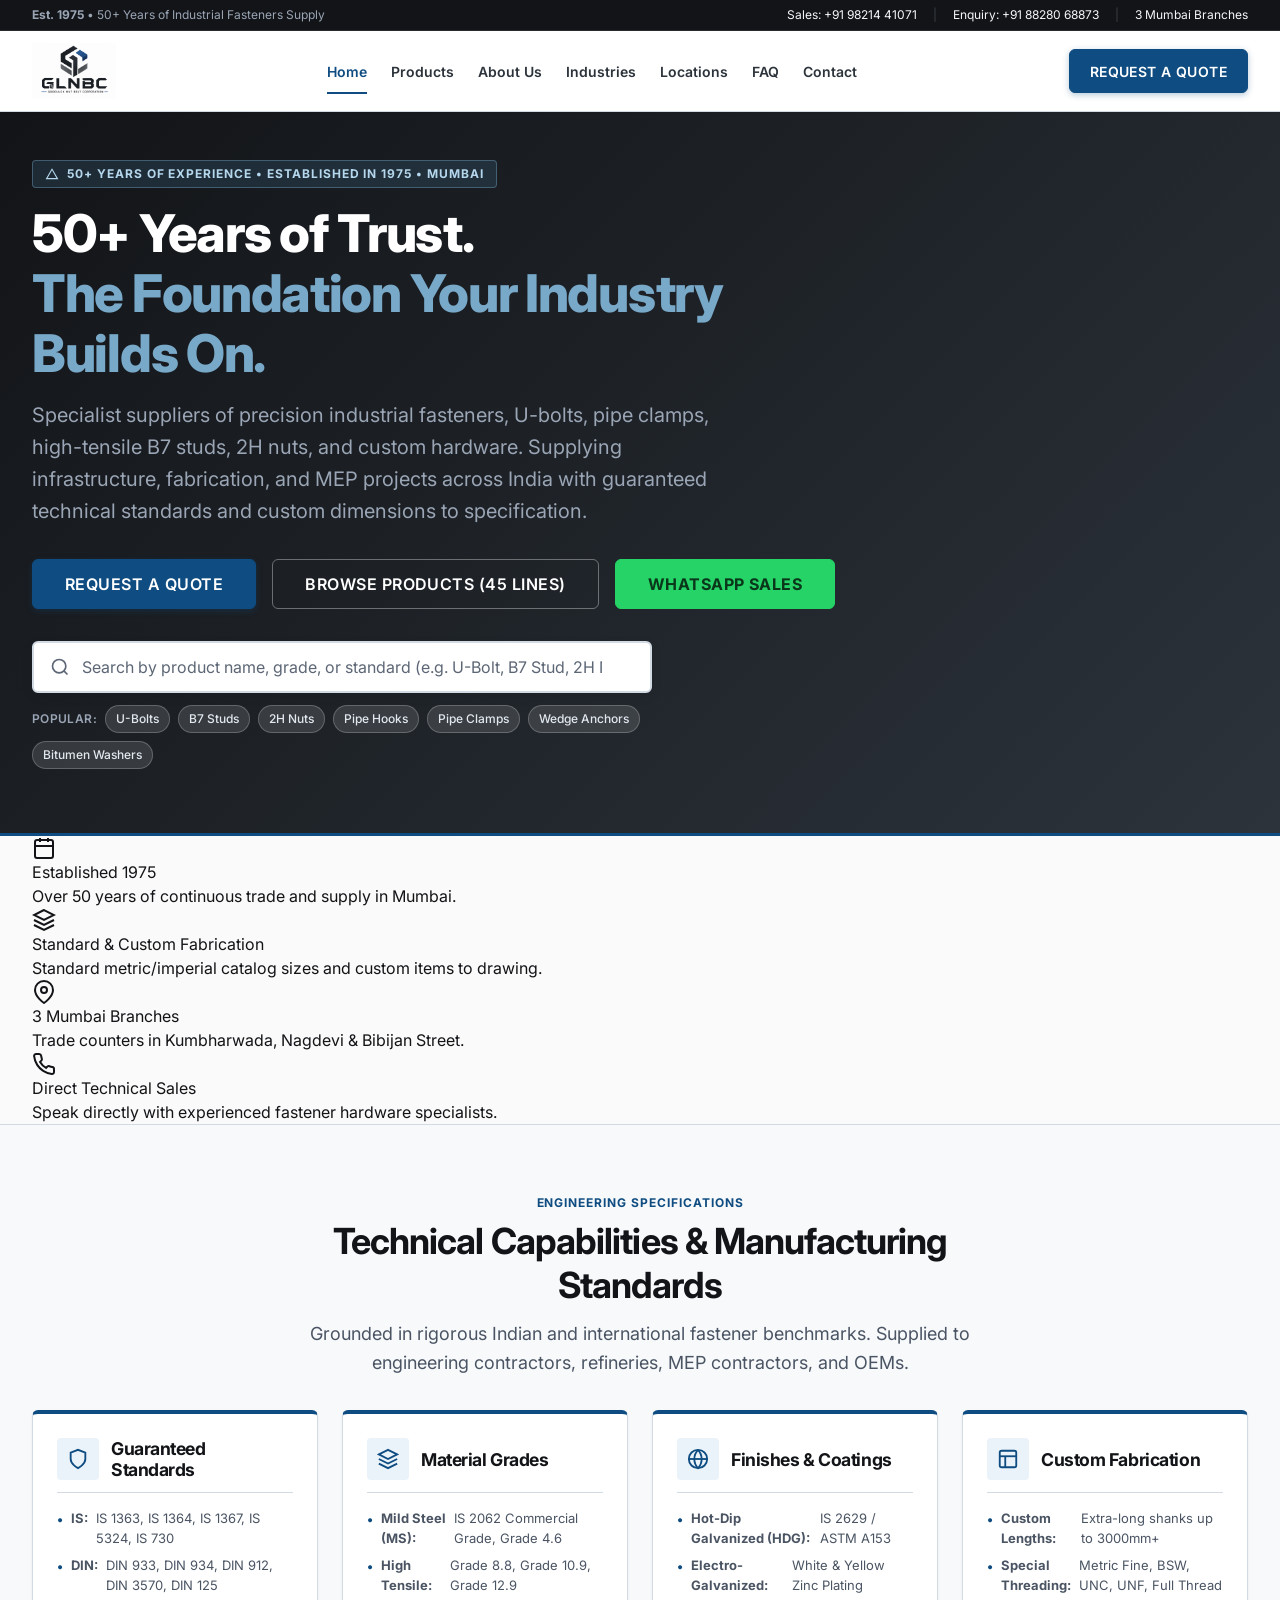
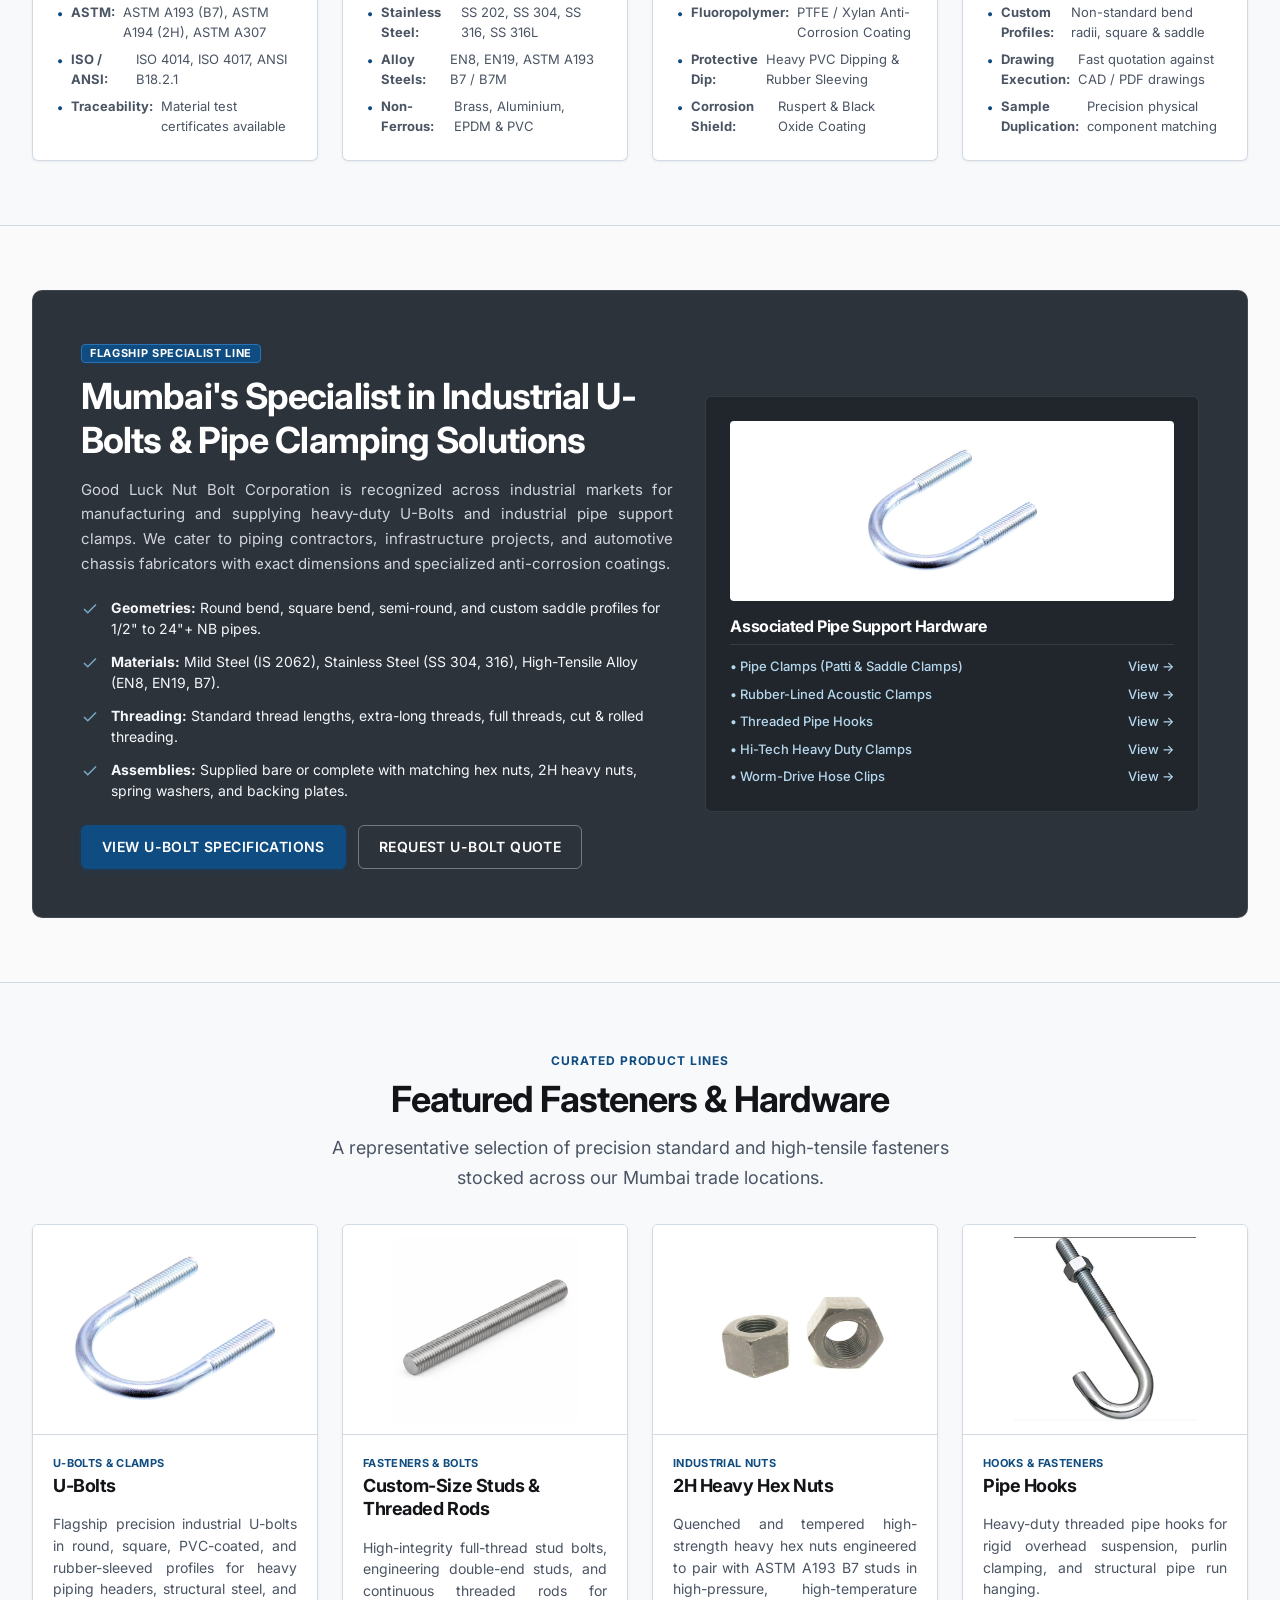
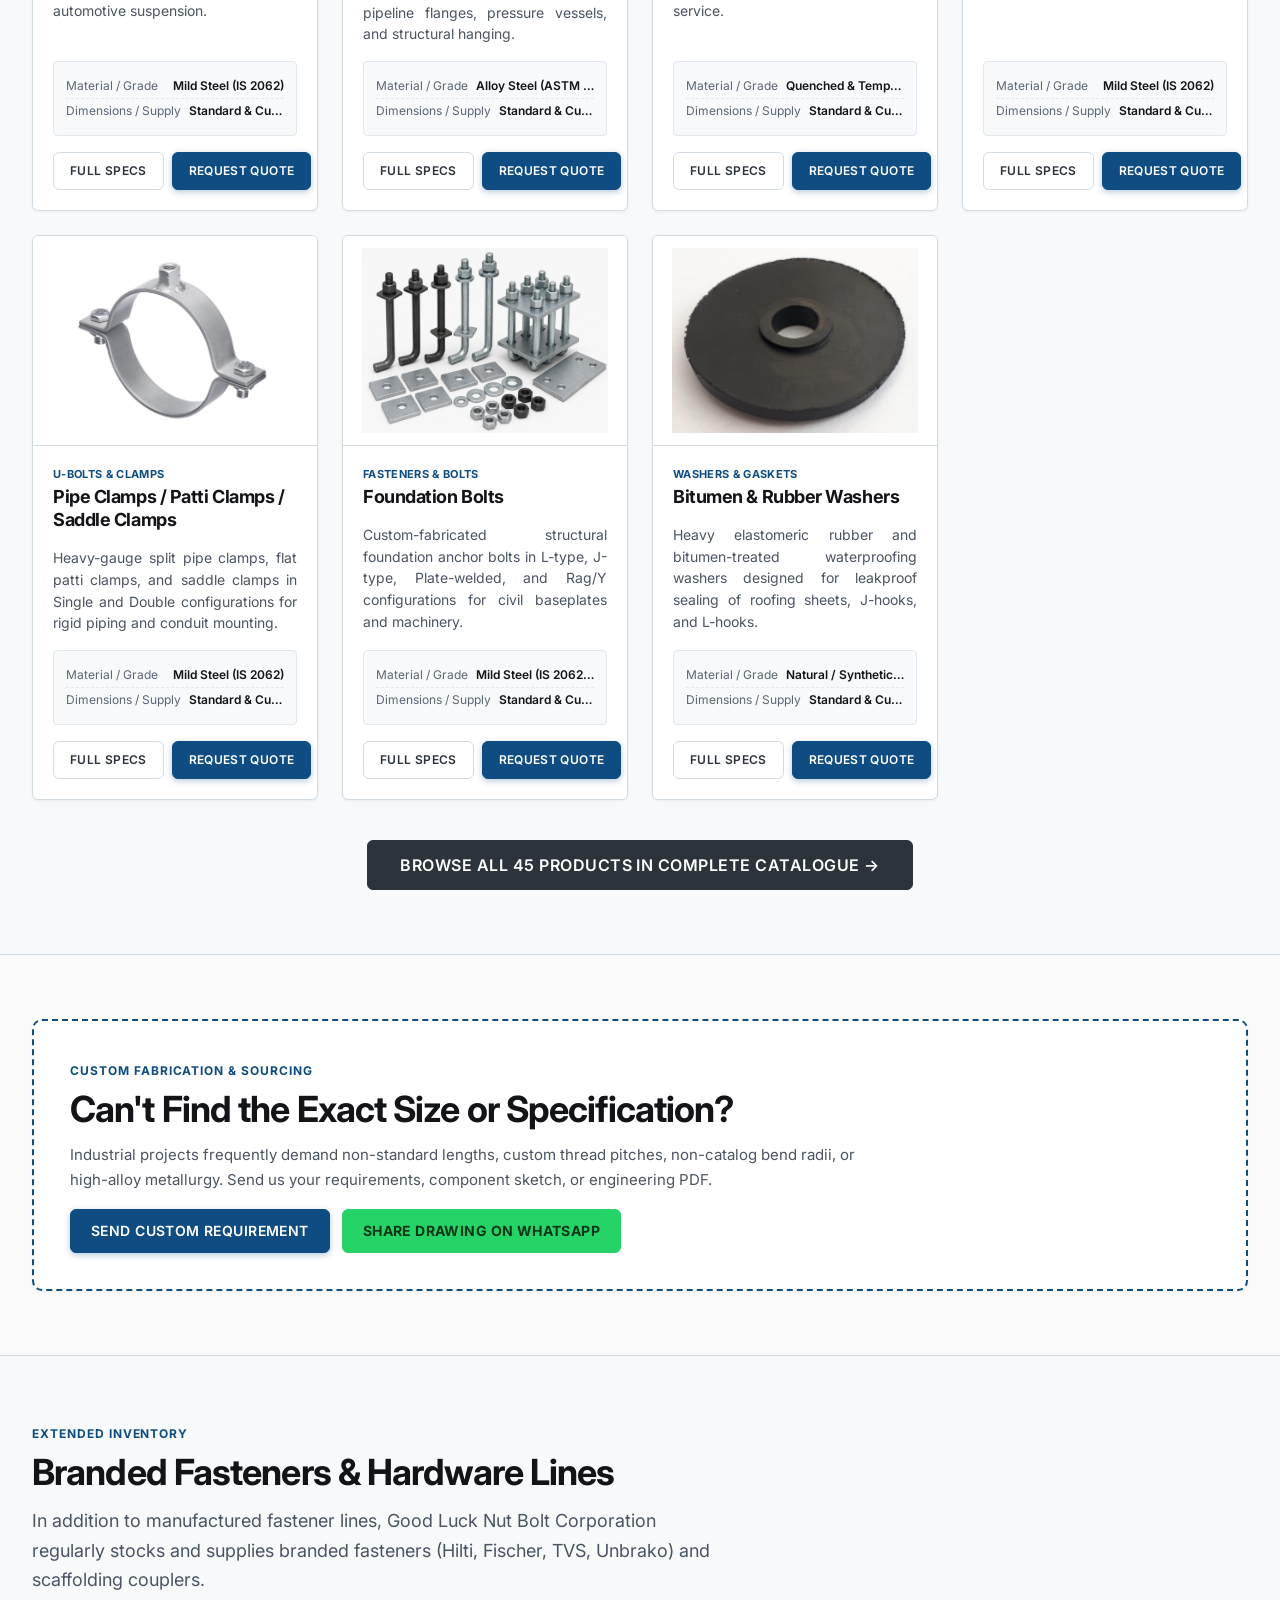
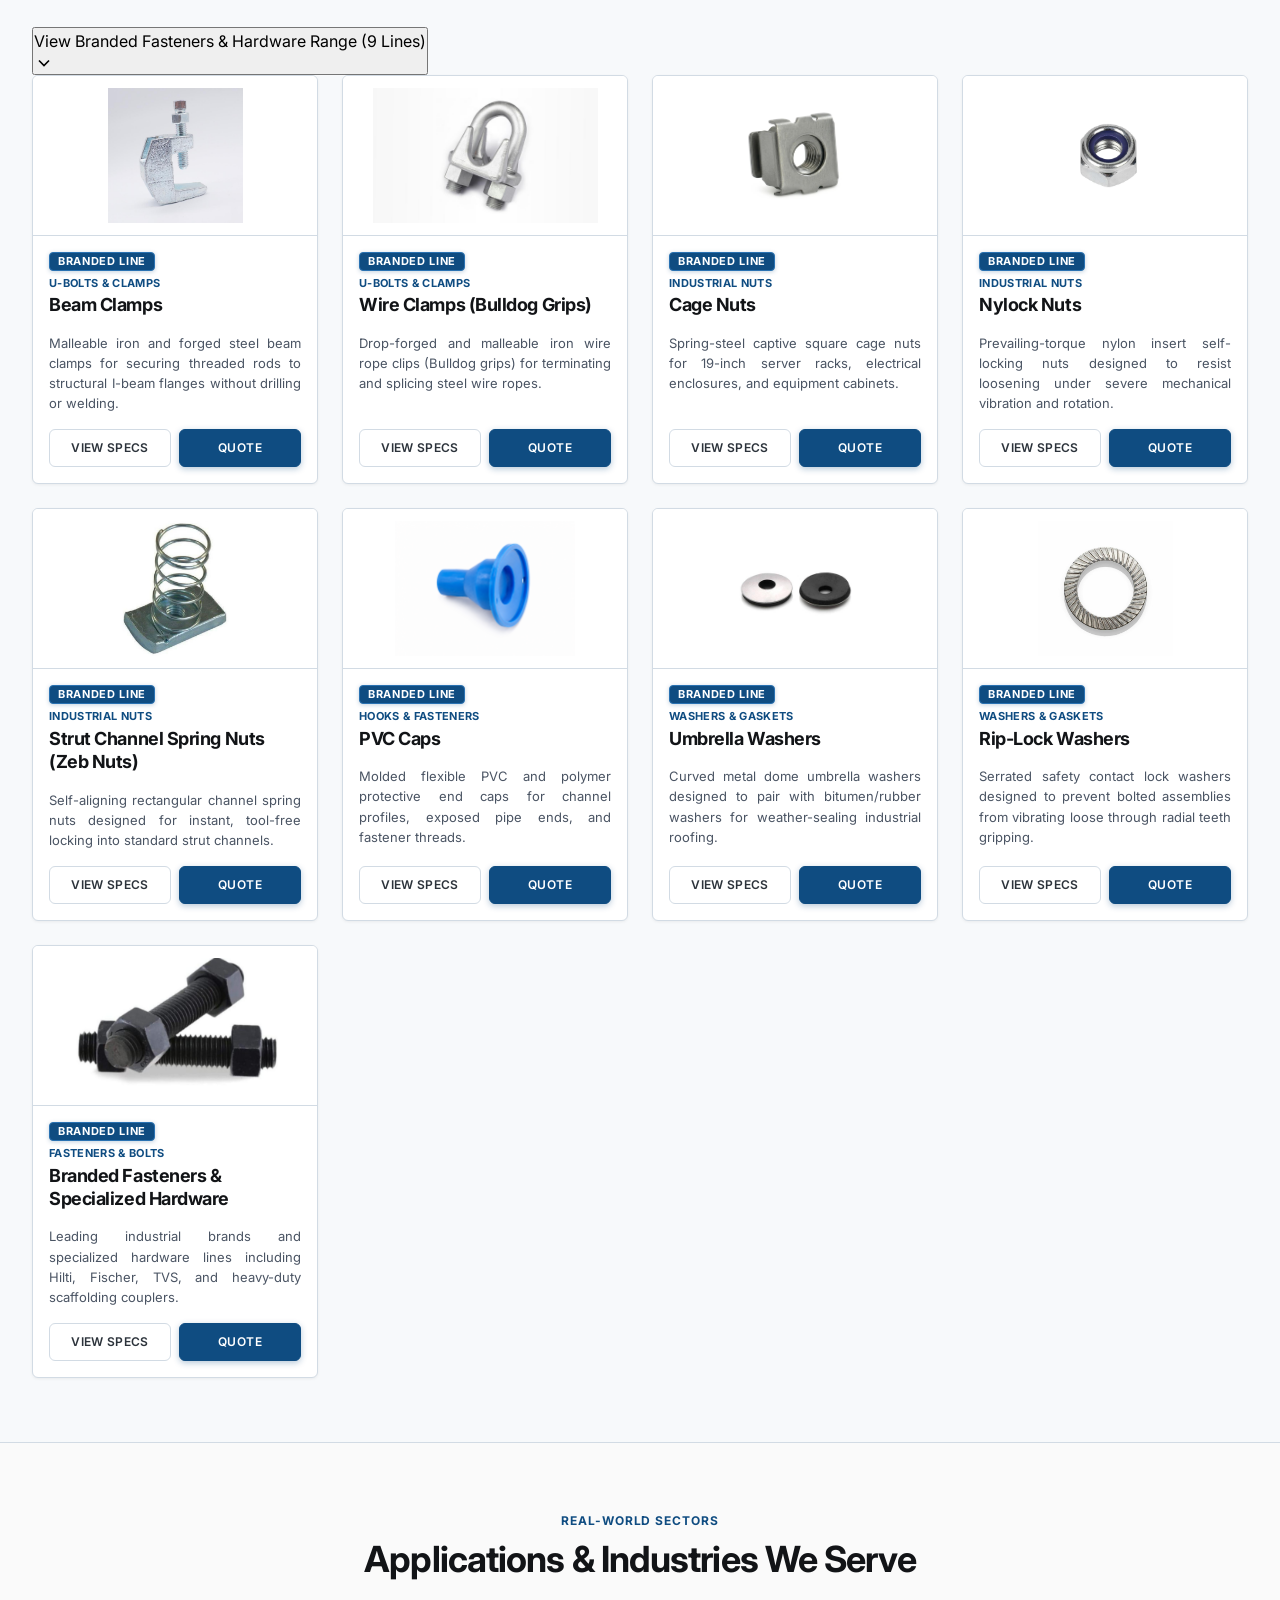
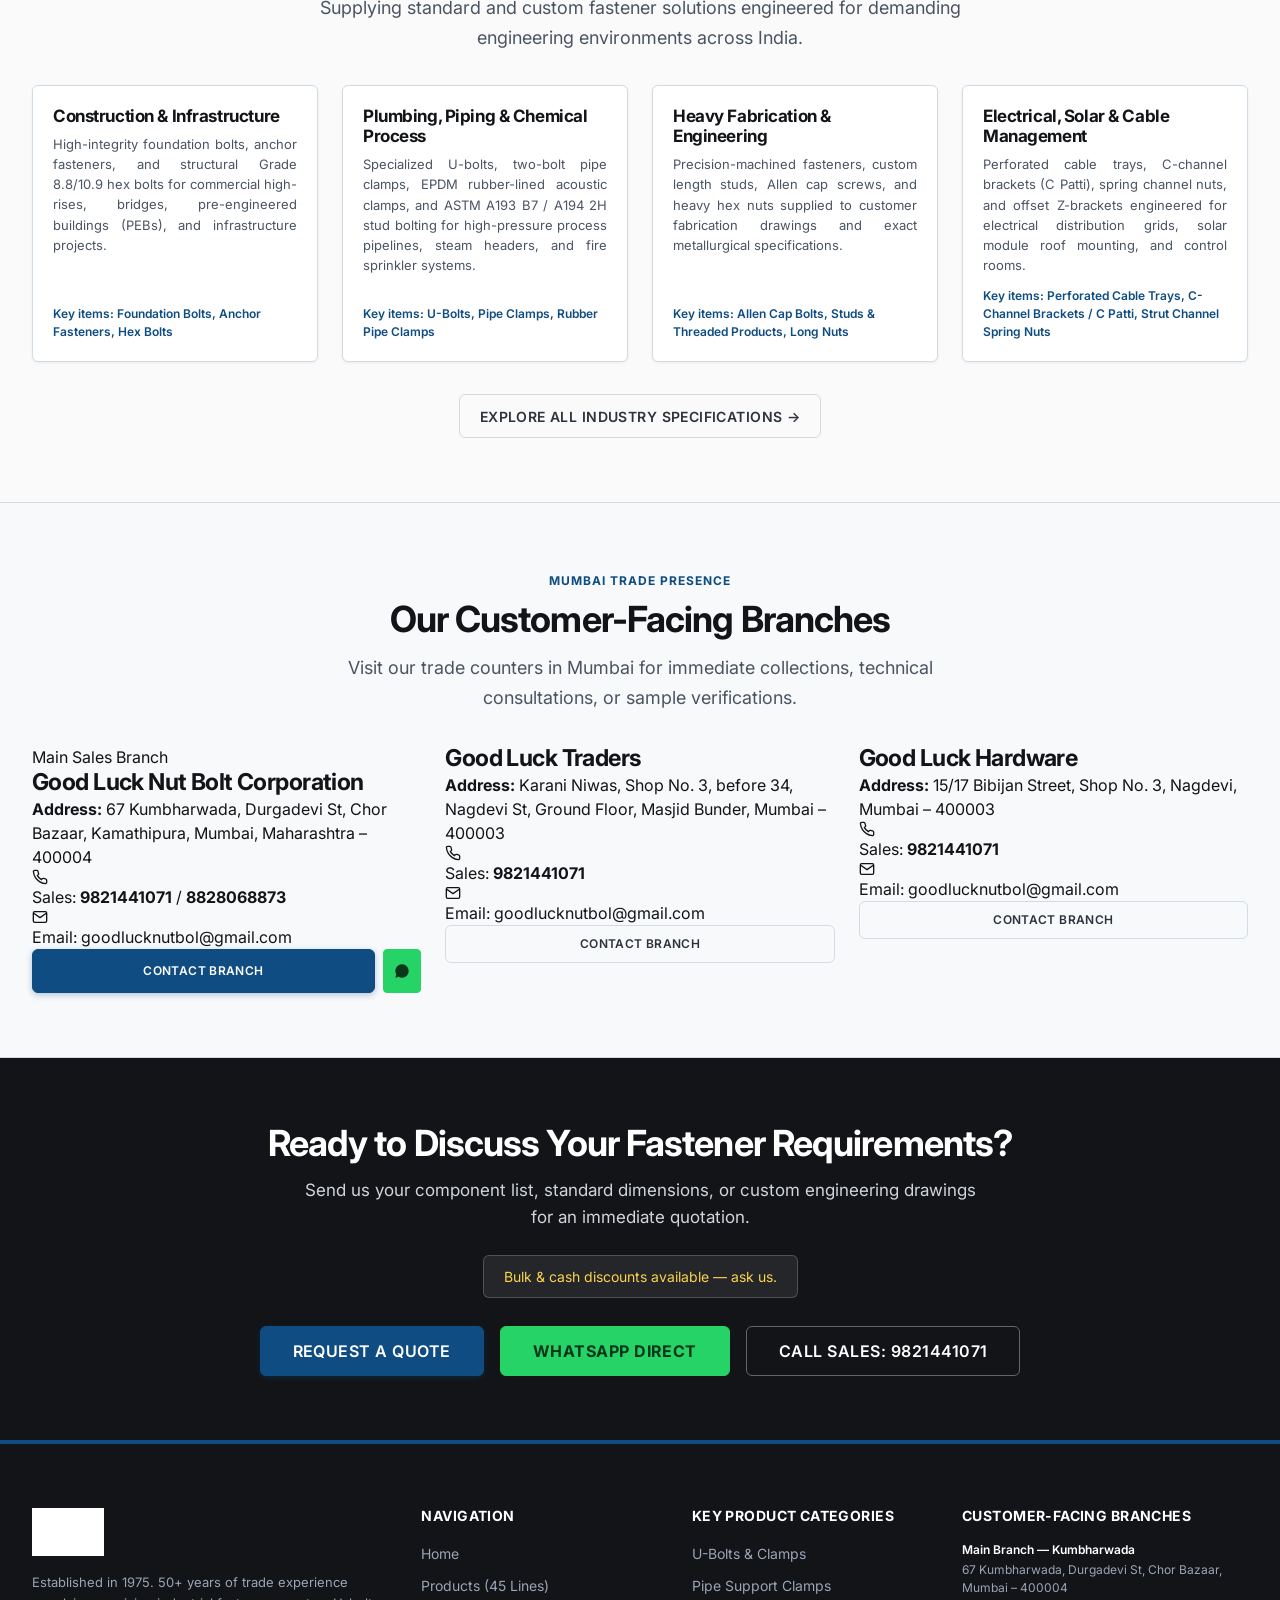
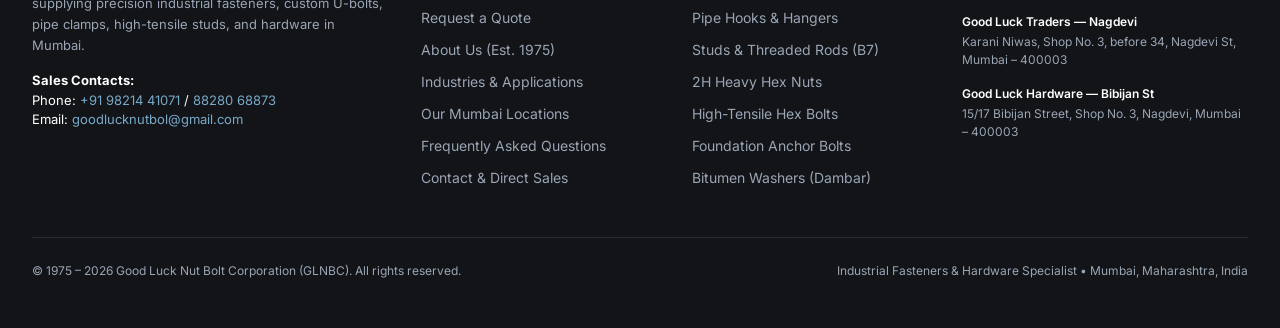
==== index.html @ 268bdb61 "Intial commit" ====
﻿<!DOCTYPE html>
<html lang="en">
<head>
  <meta charset="UTF-8">
  <meta name="viewport" content="width=device-width, initial-scale=1.0">
  <title>Good Luck Nut Bolt Corporation (GLNBC) | Industrial Fasteners & U-Bolts Mumbai</title>
  <meta name="description" content="Established in 1975. Good Luck Nut Bolt Corporation is Mumbai's trusted supplier of industrial fasteners, U-bolts, pipe clamps, nuts, bolts, studs, anchors, and custom hardware. 3 Mumbai branches.">
  <meta name="keywords" content="fasteners supplier Mumbai, nut bolt supplier Mumbai, U-bolt supplier Mumbai, industrial fasteners Mumbai, clamps supplier Mumbai, foundation bolts Mumbai, stainless steel fasteners Mumbai, B7 studs Mumbai, 2H nuts Mumbai">
  
  <!-- Open Graph -->
  <meta property="og:title" content="Good Luck Nut Bolt Corporation | Industrial Fasteners Mumbai">
  <meta property="og:description" content="50+ Years of Trust. Suppliers of industrial fasteners, custom U-bolts, pipe clamps, high-tensile studs, and hardware in Mumbai since 1975.">
  <meta property="og:type" content="website">
  
  <!-- CSS Design System -->
  <link rel="icon" type="image/png" href="assets/images/brand/favicon.png">
  <link rel="stylesheet" href="assets/css/variables.css">
  <link rel="stylesheet" href="assets/css/base.css">
  <link rel="stylesheet" href="assets/css/components.css">
  <link rel="stylesheet" href="assets/css/layout.css">

  <!-- Structured Data JSON-LD -->
  <script type="application/ld+json">
  {
    "@context": "https://schema.org",
    "@type": "LocalBusiness",
    "name": "Good Luck Nut Bolt Corporation",
    "alternateName": "GLNBC",
    "foundingDate": "1975",
    "description": "Mumbai's trusted industrial fasteners, U-bolts, clamps, studs, and custom hardware supplier.",
    "telephone": "+91-9821441071",
    "email": "goodlucknutbol@gmail.com",
    "address": {
      "@type": "PostalAddress",
      "streetAddress": "67 Kumbharwada, Durgadevi St, Chor Bazaar, Kamathipura",
      "addressLocality": "Mumbai",
      "addressRegion": "Maharashtra",
      "postalCode": "400004",
      "addressCountry": "IN"
    },
    "department": [
      {
        "@type": "LocalBusiness",
        "name": "Good Luck Traders",
        "address": "Karani Niwas, Shop No. 3, before 34, Nagdevi St, Ground Floor, Masjid Bunder, Mumbai – 400003"
      },
      {
        "@type": "LocalBusiness",
        "name": "Good Luck Hardware",
        "address": "15/17 Bibijan Street, Shop No. 3, Nagdevi, Mumbai – 400003"
      }
    ]
  }
  </script>
</head>
<body>

  <!-- Top Notification & Contact Bar -->
  <div class="top-bar">
    <div class="container top-bar-inner">
      <div class="top-bar-left">
        <span><strong>Est. 1975</strong> • 50+ Years of Industrial Fasteners Supply</span>
      </div>
      <div class="top-bar-right">
        <a href="tel:9821441071">Sales: +91 98214 41071</a>
        <span style="opacity: 0.3;">|</span>
        <a href="tel:8828068873">Enquiry: +91 88280 68873</a>
        <span style="opacity: 0.3;">|</span>
        <a href="locations.html">3 Mumbai Branches</a>
      </div>
    </div>
  </div>

  <!-- Main Site Header -->
  <header class="site-header">
    <div class="container header-inner">
      <a href="index.html" class="brand" aria-label="Good Luck Nut Bolt Corporation Homepage">
        <img src="assets/images/brand/glnbc-logo.png" alt="GLNBC - Good Luck Nut Bolt Corporation" class="brand-logo-img">
      </a>

      <!-- Desktop Navigation -->
      <nav class="nav-desktop" aria-label="Primary Navigation">
        <a href="index.html" class="nav-link active">Home</a>
        <a href="products.html" class="nav-link">Products</a>
        <a href="about.html" class="nav-link">About Us</a>
        <a href="industries.html" class="nav-link">Industries</a>
        <a href="locations.html" class="nav-link">Locations</a>
        <a href="faq.html" class="nav-link">FAQ</a>
        <a href="contact.html" class="nav-link">Contact</a>
      </nav>

      <div class="header-actions">
        <a href="request-a-quote.html" class="btn btn-primary" data-track="header_quote_click">
          Request a Quote
        </a>
        <button type="button" class="menu-toggle" aria-label="Toggle navigation menu">
          <svg width="24" height="24" viewBox="0 0 24 24" fill="none" stroke="currentColor" stroke-width="2"><line x1="3" y1="12" x2="21" y2="12"></line><line x1="3" y1="6" x2="21" y2="6"></line><line x1="3" y1="18" x2="21" y2="18"></line></svg>
        </button>
      </div>
    </div>
  </header>

  <!-- Mobile Drawer -->
  <div class="mobile-drawer-overlay"></div>
  <div class="mobile-drawer" role="dialog" aria-modal="true" aria-label="Mobile Navigation">
    <div class="mobile-drawer-header">
      <a href="index.html" class="brand" aria-label="Good Luck Nut Bolt Corporation Homepage">
        <img src="assets/images/brand/glnbc-logo.png" alt="GLNBC - Good Luck Nut Bolt Corporation" class="brand-logo-img">
      </a>
      <button type="button" class="mobile-drawer-close btn btn-sm btn-outline btn-icon-only" aria-label="Close menu">✕</button>
    </div>

    <div class="mobile-nav-links">
      <a href="index.html" class="mobile-nav-link active">Home</a>
      <a href="products.html" class="mobile-nav-link">Products <span>45 Items</span></a>
      <a href="about.html" class="mobile-nav-link">About Us <span>50+ Years</span></a>
      <a href="industries.html" class="mobile-nav-link">Industries & Applications</a>
      <a href="locations.html" class="mobile-nav-link">3 Mumbai Locations</a>
      <a href="faq.html" class="mobile-nav-link">FAQ</a>
      <a href="contact.html" class="mobile-nav-link">Contact & Enquiries</a>
    </div>

    <div style="margin-top: auto; display: flex; flex-direction: column; gap: 10px;">
      <a href="request-a-quote.html" class="btn btn-primary btn-lg w-full">Get a Quote</a>
      <button type="button" class="btn btn-whatsapp btn-lg w-full" onclick="openWhatsAppQuote()">WhatsApp Us</button>
      <div style="font-size: 12px; color: var(--color-grey-muted); text-align: center; margin-top: 8px;">
        Sales: +91 98214 41071 / 88280 68873
      </div>
    </div>
  </div>

  <main>
    <!-- Hero Section (UI Reference 1) -->
    <section class="hero">
      <div class="container">
        <div class="hero-content">
          <div class="hero-badge">
            <svg width="14" height="14" viewBox="0 0 24 24" fill="currentColor"><path d="M12 2L1 21h22L12 2zm0 3.5L19.5 19h-15L12 5.5z"/></svg>
            50+ Years of Experience • Established in 1975 • Mumbai
          </div>
          
          <h1 class="hero-title">
            50+ Years of Trust.<br>
            <span>The Foundation Your Industry Builds On.</span>
          </h1>

          <p class="hero-subtitle">
            Specialist suppliers of precision industrial fasteners, U-bolts, pipe clamps, high-tensile B7 studs, 2H nuts, and custom hardware. Supplying infrastructure, fabrication, and MEP projects across India with guaranteed technical standards and custom dimensions to specification.
          </p>

          <div class="hero-actions">
            <a href="request-a-quote.html" class="btn btn-lg btn-primary" data-track="hero_get_quote">
              Request a Quote
            </a>
            <a href="products.html" class="btn btn-lg btn-outline-white" data-track="hero_view_products">
              Browse Products (45 Lines)
            </a>
            <button type="button" class="btn btn-lg btn-whatsapp" onclick="openWhatsAppQuote()" data-track="hero_whatsapp">
              WhatsApp Sales
            </button>
          </div>

          <!-- Fast Live Search Bar with Quick Tag Pills (UI Reference 1) -->
          <div class="hero-quick-search search-wrapper">
            <form action="products.html" method="GET" class="search-input-group">
              <svg class="search-icon-left" width="20" height="20" viewBox="0 0 24 24" fill="none" stroke="currentColor" stroke-width="2"><circle cx="11" cy="11" r="8"></circle><line x1="21" y1="21" x2="16.65" y2="16.65"></line></svg>
              <input type="text" name="q" class="search-input" placeholder="Search by product name, grade, or standard (e.g. U-Bolt, B7 Stud, 2H Nut, Pipe Hook, Wedge Anchor)..." aria-label="Search Fasteners and Clamps">
            </form>

            <div class="search-pills-bar">
              <span class="search-pills-label">Popular:</span>
              <a href="products.html?q=U-Bolt" class="search-pill">U-Bolts</a>
              <a href="products.html?q=B7+Stud" class="search-pill">B7 Studs</a>
              <a href="products.html?q=2H+Nut" class="search-pill">2H Nuts</a>
              <a href="products.html?q=Pipe+Hook" class="search-pill">Pipe Hooks</a>
              <a href="products.html?q=Pipe+Clamp" class="search-pill">Pipe Clamps</a>
              <a href="products.html?q=Wedge+Anchor" class="search-pill">Wedge Anchors</a>
              <a href="products.html?q=Bitumen" class="search-pill">Bitumen Washers</a>
            </div>
          </div>
        </div>
      </div>
    </section>

    <!-- Trust Strip -->
    <section class="trust-strip">
      <div class="container">
        <div class="trust-grid">
          <div class="trust-item">
            <svg class="trust-icon" width="24" height="24" viewBox="0 0 24 24" fill="none" stroke="currentColor" stroke-width="2"><rect x="3" y="4" width="18" height="18" rx="2" ry="2"></rect><line x1="16" y1="2" x2="16" y2="6"></line><line x1="8" y1="2" x2="8" y2="6"></line><line x1="3" y1="10" x2="21" y2="10"></line></svg>
            <div>
              <div class="trust-item-title">Established 1975</div>
              <div class="trust-item-desc">Over 50 years of continuous trade and supply in Mumbai.</div>
            </div>
          </div>

          <div class="trust-item">
            <svg class="trust-icon" width="24" height="24" viewBox="0 0 24 24" fill="none" stroke="currentColor" stroke-width="2"><polygon points="12 2 2 7 12 12 22 7 12 2"></polygon><polyline points="2 17 12 22 22 17"></polyline><polyline points="2 12 12 17 22 12"></polyline></svg>
            <div>
              <div class="trust-item-title">Standard & Custom Fabrication</div>
              <div class="trust-item-desc">Standard metric/imperial catalog sizes and custom items to drawing.</div>
            </div>
          </div>

          <div class="trust-item">
            <svg class="trust-icon" width="24" height="24" viewBox="0 0 24 24" fill="none" stroke="currentColor" stroke-width="2"><path d="M21 10c0 7-9 13-9 13s-9-6-9-13a9 9 0 0 1 18 0z"></path><circle cx="12" cy="10" r="3"></circle></svg>
            <div>
              <div class="trust-item-title">3 Mumbai Branches</div>
              <div class="trust-item-desc">Trade counters in Kumbharwada, Nagdevi & Bibijan Street.</div>
            </div>
          </div>

          <div class="trust-item">
            <svg class="trust-icon" width="24" height="24" viewBox="0 0 24 24" fill="none" stroke="currentColor" stroke-width="2"><path d="M22 16.92v3a2 2 0 0 1-2.18 2 19.79 19.79 0 0 1-8.63-3.07 19.5 19.5 0 0 1-6-6 19.79 19.79 0 0 1-3.07-8.67A2 2 0 0 1 4.11 2h3a2 2 0 0 1 2 1.72 12.84 12.84 0 0 0 .7 2.81 2 2 0 0 1-.45 2.11L8.09 9.91a16 16 0 0 0 6 6l1.27-1.27a2 2 0 0 1 2.11-.45 12.84 12.84 0 0 0 2.81.7A2 2 0 0 1 22 16.92z"></path></svg>
            <div>
              <div class="trust-item-title">Direct Technical Sales</div>
              <div class="trust-item-desc">Speak directly with experienced fastener hardware specialists.</div>
            </div>
          </div>
        </div>
      </div>
    </section>

    <!-- Professional Technical Capabilities & Standards (UI Reference 2) -->
    <section class="section section-grey">
      <div class="container">
        <div class="section-header text-center">
          <span class="section-eyebrow">Engineering Specifications</span>
          <h2 class="section-title">Technical Capabilities & Manufacturing Standards</h2>
          <p class="section-subtitle">
            Grounded in rigorous Indian and international fastener benchmarks. Supplied to engineering contractors, refineries, MEP contractors, and OEMs.
          </p>
        </div>

        <div class="technical-grid">
          <!-- Card 1: Guaranteed Standards -->
          <div class="technical-card">
            <div class="technical-card-header">
              <div class="technical-icon-box">
                <svg width="22" height="22" viewBox="0 0 24 24" fill="none" stroke="currentColor" stroke-width="2"><path d="M12 22s8-4 8-10V5l-8-3-8 3v7c0 6 8 10 8 10z"></path></svg>
              </div>
              <h3 class="technical-card-title">Guaranteed Standards</h3>
            </div>
            <ul class="technical-spec-list">
              <li><span class="technical-bullet">•</span> <strong>IS:</strong> IS 1363, IS 1364, IS 1367, IS 5324, IS 730</li>
              <li><span class="technical-bullet">•</span> <strong>DIN:</strong> DIN 933, DIN 934, DIN 912, DIN 3570, DIN 125</li>
              <li><span class="technical-bullet">•</span> <strong>ASTM:</strong> ASTM A193 (B7), ASTM A194 (2H), ASTM A307</li>
              <li><span class="technical-bullet">•</span> <strong>ISO / ANSI:</strong> ISO 4014, ISO 4017, ANSI B18.2.1</li>
              <li><span class="technical-bullet">•</span> <strong>Traceability:</strong> Material test certificates available</li>
            </ul>
          </div>

          <!-- Card 2: Metallurgy & Grades -->
          <div class="technical-card">
            <div class="technical-card-header">
              <div class="technical-icon-box">
                <svg width="22" height="22" viewBox="0 0 24 24" fill="none" stroke="currentColor" stroke-width="2"><polygon points="12 2 2 7 12 12 22 7 12 2"></polygon><polyline points="2 17 12 22 22 17"></polyline><polyline points="2 12 12 17 22 12"></polyline></svg>
              </div>
              <h3 class="technical-card-title">Material Grades</h3>
            </div>
            <ul class="technical-spec-list">
              <li><span class="technical-bullet">•</span> <strong>Mild Steel (MS):</strong> IS 2062 Commercial Grade, Grade 4.6</li>
              <li><span class="technical-bullet">•</span> <strong>High Tensile:</strong> Grade 8.8, Grade 10.9, Grade 12.9</li>
              <li><span class="technical-bullet">•</span> <strong>Stainless Steel:</strong> SS 202, SS 304, SS 316, SS 316L</li>
              <li><span class="technical-bullet">•</span> <strong>Alloy Steels:</strong> EN8, EN19, ASTM A193 B7 / B7M</li>
              <li><span class="technical-bullet">•</span> <strong>Non-Ferrous:</strong> Brass, Aluminium, EPDM & PVC</li>
            </ul>
          </div>

          <!-- Card 3: Surface Finishes & Coatings -->
          <div class="technical-card">
            <div class="technical-card-header">
              <div class="technical-icon-box">
                <svg width="22" height="22" viewBox="0 0 24 24" fill="none" stroke="currentColor" stroke-width="2"><circle cx="12" cy="12" r="10"></circle><path d="M12 2a14.5 14.5 0 0 0 0 20 14.5 14.5 0 0 0 0-20"></path><path d="M2 12h20"></path></svg>
              </div>
              <h3 class="technical-card-title">Finishes & Coatings</h3>
            </div>
            <ul class="technical-spec-list">
              <li><span class="technical-bullet">•</span> <strong>Hot-Dip Galvanized (HDG):</strong> IS 2629 / ASTM A153</li>
              <li><span class="technical-bullet">•</span> <strong>Electro-Galvanized:</strong> White & Yellow Zinc Plating</li>
              <li><span class="technical-bullet">•</span> <strong>Fluoropolymer:</strong> PTFE / Xylan Anti-Corrosion Coating</li>
              <li><span class="technical-bullet">•</span> <strong>Protective Dip:</strong> Heavy PVC Dipping & Rubber Sleeving</li>
              <li><span class="technical-bullet">•</span> <strong>Corrosion Shield:</strong> Ruspert & Black Oxide Coating</li>
            </ul>
          </div>

          <!-- Card 4: Custom Fabrication & Drawings -->
          <div class="technical-card">
            <div class="technical-card-header">
              <div class="technical-icon-box">
                <svg width="22" height="22" viewBox="0 0 24 24" fill="none" stroke="currentColor" stroke-width="2"><rect x="3" y="3" width="18" height="18" rx="2" ry="2"></rect><line x1="3" y1="9" x2="21" y2="9"></line><line x1="9" y1="21" x2="9" y2="9"></line></svg>
              </div>
              <h3 class="technical-card-title">Custom Fabrication</h3>
            </div>
            <ul class="technical-spec-list">
              <li><span class="technical-bullet">•</span> <strong>Custom Lengths:</strong> Extra-long shanks up to 3000mm+</li>
              <li><span class="technical-bullet">•</span> <strong>Special Threading:</strong> Metric Fine, BSW, UNC, UNF, Full Thread</li>
              <li><span class="technical-bullet">•</span> <strong>Custom Profiles:</strong> Non-standard bend radii, square & saddle</li>
              <li><span class="technical-bullet">•</span> <strong>Drawing Execution:</strong> Fast quotation against CAD / PDF drawings</li>
              <li><span class="technical-bullet">•</span> <strong>Sample Duplication:</strong> Precision physical component matching</li>
            </ul>
          </div>
        </div>
      </div>
    </section>

    <!-- Flagship Focus: U-Bolt & Clamp Specialist Section -->
    <section class="section">
      <div class="container">
        <div class="specialist-section">
          <div class="specialist-grid">
            <div>
              <span class="badge badge-branded" style="margin-bottom: 12px;">Flagship Specialist Line</span>
              <h2 style="color: white; margin-bottom: 16px;">
                Mumbai's Specialist in Industrial U-Bolts & Pipe Clamping Solutions
              </h2>
              <p style="color: #D1D5DB; font-size: 15px; line-height: 1.65; margin-bottom: 20px; text-align: justify;">
                Good Luck Nut Bolt Corporation is recognized across industrial markets for manufacturing and supplying heavy-duty U-Bolts and industrial pipe support clamps. We cater to piping contractors, infrastructure projects, and automotive chassis fabricators with exact dimensions and specialized anti-corrosion coatings.
              </p>

              <ul class="spec-list">
                <li>
                  <svg class="spec-list-icon" width="18" height="18" viewBox="0 0 24 24" fill="none" stroke="currentColor" stroke-width="2"><polyline points="20 6 9 17 4 12"></polyline></svg>
                  <span><strong>Geometries:</strong> Round bend, square bend, semi-round, and custom saddle profiles for 1/2" to 24"+ NB pipes.</span>
                </li>
                <li>
                  <svg class="spec-list-icon" width="18" height="18" viewBox="0 0 24 24" fill="none" stroke="currentColor" stroke-width="2"><polyline points="20 6 9 17 4 12"></polyline></svg>
                  <span><strong>Materials:</strong> Mild Steel (IS 2062), Stainless Steel (SS 304, 316), High-Tensile Alloy (EN8, EN19, B7).</span>
                </li>
                <li>
                  <svg class="spec-list-icon" width="18" height="18" viewBox="0 0 24 24" fill="none" stroke="currentColor" stroke-width="2"><polyline points="20 6 9 17 4 12"></polyline></svg>
                  <span><strong>Threading:</strong> Standard thread lengths, extra-long threads, full threads, cut & rolled threading.</span>
                </li>
                <li>
                  <svg class="spec-list-icon" width="18" height="18" viewBox="0 0 24 24" fill="none" stroke="currentColor" stroke-width="2"><polyline points="20 6 9 17 4 12"></polyline></svg>
                  <span><strong>Assemblies:</strong> Supplied bare or complete with matching hex nuts, 2H heavy nuts, spring washers, and backing plates.</span>
                </li>
              </ul>

              <div style="display: flex; gap: 12px; flex-wrap: wrap; margin-top: 24px;">
                <a href="product.html?p=u-bolts" class="btn btn-primary">View U-Bolt Specifications</a>
                <a href="request-a-quote.html?product=U-Bolts" class="btn btn-outline-white">Request U-Bolt Quote</a>
              </div>
            </div>

            <div style="background-color: rgba(0, 0, 0, 0.25); border: 1px solid rgba(255, 255, 255, 0.1); border-radius: var(--radius-md); padding: 24px; display: flex; flex-direction: column;">
              <div style="height: 180px; width: 100%; background: #FFFFFF; border-radius: var(--radius-sm); overflow: hidden; margin-bottom: 16px; display: flex; align-items: center; justify-content: center; padding: 12px;">
                <img src="assets/images/products/u%20bolts.jpg" alt="GLNBC Industrial U-Bolts" style="max-height: 100%; max-width: 100%; object-fit: contain;">
              </div>
              <h3 style="color: white; font-size: 16px; margin-bottom: 12px; border-bottom: 1px solid rgba(255, 255, 255, 0.1); padding-bottom: 8px;">
                Associated Pipe Support Hardware
              </h3>
              <div style="display: flex; flex-direction: column; gap: 8px;">
                <a href="product.html?p=pipe-clamps" style="color: #B5D7ED; font-size: 13px; font-weight: 500; display: flex; justify-content: space-between;">
                  <span>• Pipe Clamps (Patti & Saddle Clamps)</span> <span>View →</span>
                </a>
                <a href="product.html?p=rubber-pipe-clamps" style="color: #B5D7ED; font-size: 13px; font-weight: 500; display: flex; justify-content: space-between;">
                  <span>• Rubber-Lined Acoustic Clamps</span> <span>View →</span>
                </a>
                <a href="product.html?p=pipe-hooks" style="color: #B5D7ED; font-size: 13px; font-weight: 500; display: flex; justify-content: space-between;">
                  <span>• Threaded Pipe Hooks</span> <span>View →</span>
                </a>
                <a href="product.html?p=hi-tech-clamps" style="color: #B5D7ED; font-size: 13px; font-weight: 500; display: flex; justify-content: space-between;">
                  <span>• Hi-Tech Heavy Duty Clamps</span> <span>View →</span>
                </a>
                <a href="product.html?p=hose-clips" style="color: #B5D7ED; font-size: 13px; font-weight: 500; display: flex; justify-content: space-between;">
                  <span>• Worm-Drive Hose Clips</span> <span>View →</span>
                </a>
              </div>
            </div>
          </div>
        </div>
      </div>
    </section>

    <!-- Curated Core Products Showcase (UI Reference 3 - No Endless Scroll!) -->
    <section class="section section-grey">
      <div class="container">
        <div class="section-header text-center">
          <span class="section-eyebrow">Curated Product Lines</span>
          <h2 class="section-title">Featured Fasteners & Hardware</h2>
          <p class="section-subtitle">
            A representative selection of precision standard and high-tensile fasteners stocked across our Mumbai trade locations.
          </p>
        </div>

        <!-- Curated 8-Product Grid (Systematic Layout) -->
        <div class="product-grid" id="home-featured-grid">
          <!-- Rendered dynamically by script below -->
        </div>

        <!-- Direct Link to Complete 45-Product Catalogue -->
        <div style="text-align: center; margin-top: 40px;">
          <a href="products.html" class="btn btn-lg btn-secondary">
            Browse All 45 Products in Complete Catalogue →
          </a>
        </div>
      </div>
    </section>

    <!-- Custom Requirements Pathway -->
    <section class="section">
      <div class="container">
        <div style="background-color: white; border: 2px dashed var(--color-industrial-blue); border-radius: var(--radius-lg); padding: 36px; display: grid; grid-template-columns: 1fr; gap: 24px; align-items: center; box-shadow: var(--shadow-sm);" class="custom-req-box">
          <div>
            <span class="section-eyebrow">Custom Fabrication & Sourcing</span>
            <h2 style="margin-bottom: 12px;">Can't Find the Exact Size or Specification?</h2>
            <p style="font-size: 15px; margin-bottom: 16px; color: var(--color-text-muted); line-height: 1.65; max-width: 820px;">
              Industrial projects frequently demand non-standard lengths, custom thread pitches, non-catalog bend radii, or high-alloy metallurgy. Send us your requirements, component sketch, or engineering PDF.
            </p>
            <div style="display: flex; gap: 12px; flex-wrap: wrap;">
              <a href="request-a-quote.html" class="btn btn-primary">
                Send Custom Requirement
              </a>
              <button type="button" class="btn btn-whatsapp" onclick="openWhatsAppQuote('', 'Hello GLNBC, I have a custom fastener requirement and would like to share the specifications.')">
                Share Drawing on WhatsApp
              </button>
            </div>
          </div>
        </div>
      </div>
    </section>

    <!-- Branded Fasteners & Hardware Lines -->
    <section class="section section-grey">
      <div class="container">
        <div class="section-header">
          <span class="section-eyebrow">Extended Inventory</span>
          <h2 class="section-title">Branded Fasteners & Hardware Lines</h2>
          <p class="section-subtitle">
            In addition to manufactured fastener lines, Good Luck Nut Bolt Corporation regularly stocks and supplies branded fasteners (Hilti, Fischer, TVS, Unbrako) and scaffolding couplers.
          </p>
        </div>

        <div class="accordion active" id="branded-lines-accordion">
          <button type="button" class="accordion-header" aria-expanded="true">
            <span>View Branded Fasteners & Hardware Range (9 Lines)</span>
            <svg class="accordion-icon" width="20" height="20" viewBox="0 0 24 24" fill="none" stroke="currentColor" stroke-width="2"><polyline points="6 9 12 15 18 9"></polyline></svg>
          </button>
          <div class="accordion-body">
            <div class="accordion-content">
              <div class="product-grid" id="home-branded-grid" style="grid-template-columns: repeat(auto-fit, minmax(260px, 1fr));">
                <!-- Branded products rendered dynamically -->
              </div>
            </div>
          </div>
        </div>
      </div>
    </section>

    <!-- Applications & Industries We Serve -->
    <section class="section">
      <div class="container">
        <div class="section-header text-center">
          <span class="section-eyebrow">Real-World Sectors</span>
          <h2 class="section-title">Applications & Industries We Serve</h2>
          <p class="section-subtitle">
            Supplying standard and custom fastener solutions engineered for demanding engineering environments across India.
          </p>
        </div>

        <div class="product-grid" style="grid-template-columns: repeat(auto-fit, minmax(260px, 1fr));" id="industries-home-grid">
          <!-- Populated by JS -->
        </div>

        <div style="text-align: center; margin-top: 32px;">
          <a href="industries.html" class="btn btn-outline">Explore All Industry Specifications →</a>
        </div>
      </div>
    </section>

    <!-- Verified Locations Section -->
    <section class="section section-grey" id="locations-section">
      <div class="container">
        <div class="section-header text-center">
          <span class="section-eyebrow">Mumbai Trade Presence</span>
          <h2 class="section-title">Our Customer-Facing Branches</h2>
          <p class="section-subtitle">
            Visit our trade counters in Mumbai for immediate collections, technical consultations, or sample verifications.
          </p>
        </div>

        <div class="product-grid" style="grid-template-columns: repeat(auto-fit, minmax(300px, 1fr));">
          <!-- Main Branch (Primary) -->
          <div class="location-card is-main">
            <span class="location-card-tag">Main Sales Branch</span>
            <h3 class="location-name">Good Luck Nut Bolt Corporation</h3>
            <div class="location-address">
              <strong>Address:</strong> 67 Kumbharwada, Durgadevi St, Chor Bazaar, Kamathipura, Mumbai, Maharashtra – 400004
            </div>
            <div class="location-details">
              <div class="location-detail-item">
                <svg width="16" height="16" viewBox="0 0 24 24" fill="none" stroke="currentColor" stroke-width="2"><path d="M22 16.92v3a2 2 0 0 1-2.18 2 19.79 19.79 0 0 1-8.63-3.07 19.5 19.5 0 0 1-6-6 19.79 19.79 0 0 1-3.07-8.67A2 2 0 0 1 4.11 2h3a2 2 0 0 1 2 1.72 12.84 12.84 0 0 0 .7 2.81 2 2 0 0 1-.45 2.11L8.09 9.91a16 16 0 0 0 6 6l1.27-1.27a2 2 0 0 1 2.11-.45 12.84 12.84 0 0 0 2.81.7A2 2 0 0 1 22 16.92z"></path></svg>
                <span>Sales: <strong>9821441071</strong> / <strong>8828068873</strong></span>
              </div>
              <div class="location-detail-item">
                <svg width="16" height="16" viewBox="0 0 24 24" fill="none" stroke="currentColor" stroke-width="2"><path d="M4 4h16c1.1 0 2 .9 2 2v12c0 1.1-.9 2-2 2H4c-1.1 0-2-.9-2-2V6c0-1.1.9-2 2-2z"></path><polyline points="22,6 12,13 2,6"></polyline></svg>
                <span>Email: goodlucknutbol@gmail.com</span>
              </div>
            </div>
            <div style="margin-top: auto; display: flex; gap: 8px;">
              <a href="contact.html" class="btn btn-sm btn-primary w-full">Contact Branch</a>
              <button type="button" class="btn btn-sm btn-whatsapp btn-icon-only" onclick="openWhatsAppQuote()" title="WhatsApp Main Branch">
                <svg width="16" height="16" viewBox="0 0 24 24" fill="currentColor"><path d="M12 2C6.48 2 2 6.48 2 12c0 1.82.49 3.53 1.34 5L2 22l5.16-1.32C8.6 21.52 10.25 22 12 22c5.52 0 10-4.48 10-10S17.52 2 12 2z"/></svg>
              </button>
            </div>
          </div>

          <!-- Branch 2: Good Luck Traders -->
          <div class="location-card">
            <h3 class="location-name">Good Luck Traders</h3>
            <div class="location-address">
              <strong>Address:</strong> Karani Niwas, Shop No. 3, before 34, Nagdevi St, Ground Floor, Masjid Bunder, Mumbai – 400003
            </div>
            <div class="location-details">
              <div class="location-detail-item">
                <svg width="16" height="16" viewBox="0 0 24 24" fill="none" stroke="currentColor" stroke-width="2"><path d="M22 16.92v3a2 2 0 0 1-2.18 2 19.79 19.79 0 0 1-8.63-3.07 19.5 19.5 0 0 1-6-6 19.79 19.79 0 0 1-3.07-8.67A2 2 0 0 1 4.11 2h3a2 2 0 0 1 2 1.72 12.84 12.84 0 0 0 .7 2.81 2 2 0 0 1-.45 2.11L8.09 9.91a16 16 0 0 0 6 6l1.27-1.27a2 2 0 0 1 2.11-.45 12.84 12.84 0 0 0 2.81.7A2 2 0 0 1 22 16.92z"></path></svg>
                <span>Sales: <strong>9821441071</strong></span>
              </div>
              <div class="location-detail-item">
                <svg width="16" height="16" viewBox="0 0 24 24" fill="none" stroke="currentColor" stroke-width="2"><path d="M4 4h16c1.1 0 2 .9 2 2v12c0 1.1-.9 2-2 2H4c-1.1 0-2-.9-2-2V6c0-1.1.9-2 2-2z"></path><polyline points="22,6 12,13 2,6"></polyline></svg>
                <span>Email: goodlucknutbol@gmail.com</span>
              </div>
            </div>
            <div style="margin-top: auto; display: flex; gap: 8px;">
              <a href="contact.html" class="btn btn-sm btn-outline w-full">Contact Branch</a>
            </div>
          </div>

          <!-- Branch 3: Good Luck Hardware -->
          <div class="location-card">
            <h3 class="location-name">Good Luck Hardware</h3>
            <div class="location-address">
              <strong>Address:</strong> 15/17 Bibijan Street, Shop No. 3, Nagdevi, Mumbai – 400003
            </div>
            <div class="location-details">
              <div class="location-detail-item">
                <svg width="16" height="16" viewBox="0 0 24 24" fill="none" stroke="currentColor" stroke-width="2"><path d="M22 16.92v3a2 2 0 0 1-2.18 2 19.79 19.79 0 0 1-8.63-3.07 19.5 19.5 0 0 1-6-6 19.79 19.79 0 0 1-3.07-8.67A2 2 0 0 1 4.11 2h3a2 2 0 0 1 2 1.72 12.84 12.84 0 0 0 .7 2.81 2 2 0 0 1-.45 2.11L8.09 9.91a16 16 0 0 0 6 6l1.27-1.27a2 2 0 0 1 2.11-.45 12.84 12.84 0 0 0 2.81.7A2 2 0 0 1 22 16.92z"></path></svg>
                <span>Sales: <strong>9821441071</strong></span>
              </div>
              <div class="location-detail-item">
                <svg width="16" height="16" viewBox="0 0 24 24" fill="none" stroke="currentColor" stroke-width="2"><path d="M4 4h16c1.1 0 2 .9 2 2v12c0 1.1-.9 2-2 2H4c-1.1 0-2-.9-2-2V6c0-1.1.9-2 2-2z"></path><polyline points="22,6 12,13 2,6"></polyline></svg>
                <span>Email: goodlucknutbol@gmail.com</span>
              </div>
            </div>
            <div style="margin-top: auto; display: flex; gap: 8px;">
              <a href="contact.html" class="btn btn-sm btn-outline w-full">Contact Branch</a>
            </div>
          </div>
        </div>
      </div>
    </section>

    <!-- Final High-Conversion CTA Banner -->
    <section class="section section-black text-center">
      <div class="container">
        <h2 style="color: white; margin-bottom: 12px;">Ready to Discuss Your Fastener Requirements?</h2>
        <p style="color: #D1D5DB; font-size: 17px; max-width: 680px; margin-left: auto; margin-right: auto; margin-bottom: 24px; line-height: 1.6;">
          Send us your component list, standard dimensions, or custom engineering drawings for an immediate quotation.
        </p>

        <div style="display: inline-block; background-color: rgba(255,255,255,0.08); border: 1px solid rgba(255,255,255,0.2); padding: 10px 20px; border-radius: var(--radius-md); font-size: 14px; color: #FCD34D; margin-bottom: 28px;">
          Bulk & cash discounts available — ask us.
        </div>

        <div style="display: flex; gap: 16px; justify-content: center; flex-wrap: wrap;">
          <a href="request-a-quote.html" class="btn btn-lg btn-primary">Request a Quote</a>
          <button type="button" class="btn btn-lg btn-whatsapp" onclick="openWhatsAppQuote()">WhatsApp Direct</button>
          <a href="tel:9821441071" class="btn btn-lg btn-outline-white">Call Sales: 9821441071</a>
        </div>
      </div>
    </section>
  </main>

  <!-- Technical Footer -->
  <footer class="site-footer">
    <div class="container">
      <div class="footer-grid">
        <!-- Col 1: Brand & Heritage -->
        <div>
          <div class="brand" style="margin-bottom: 16px;">
            <img src="assets/images/brand/glnbc-logo.png" alt="GLNBC - Good Luck Nut Bolt Corporation" class="brand-logo-img" style="filter: brightness(0) invert(1); height: 48px;">
          </div>
          <p style="color: var(--color-text-dim); font-size: 13px; line-height: 1.6; margin-bottom: 16px;">
            Established in 1975. 50+ years of trade experience supplying precision industrial fasteners, custom U-bolts, pipe clamps, high-tensile studs, and hardware in Mumbai.
          </p>
          <div style="font-size: 13px; color: white;">
            <strong>Sales Contacts:</strong><br>
            Phone: <a href="tel:9821441071" style="color: #79A9C9;">+91 98214 41071</a> / <a href="tel:8828068873" style="color: #79A9C9;">88280 68873</a><br>
            Email: <a href="mailto:goodlucknutbol@gmail.com" style="color: #79A9C9;">goodlucknutbol@gmail.com</a>
          </div>
        </div>

        <!-- Col 2: Quick Links -->
        <div>
          <h4 class="footer-col-title">Navigation</h4>
          <ul class="footer-links">
            <li><a href="index.html" class="footer-link">Home</a></li>
            <li><a href="products.html" class="footer-link">Products (45 Lines)</a></li>
            <li><a href="request-a-quote.html" class="footer-link">Request a Quote</a></li>
            <li><a href="about.html" class="footer-link">About Us (Est. 1975)</a></li>
            <li><a href="industries.html" class="footer-link">Industries & Applications</a></li>
            <li><a href="locations.html" class="footer-link">Our Mumbai Locations</a></li>
            <li><a href="faq.html" class="footer-link">Frequently Asked Questions</a></li>
            <li><a href="contact.html" class="footer-link">Contact & Direct Sales</a></li>
          </ul>
        </div>

        <!-- Col 3: Key Product Lines -->
        <div>
          <h4 class="footer-col-title">Key Product Categories</h4>
          <ul class="footer-links">
            <li><a href="product.html?p=u-bolts" class="footer-link">U-Bolts & Clamps</a></li>
            <li><a href="product.html?p=pipe-clamps" class="footer-link">Pipe Support Clamps</a></li>
            <li><a href="product.html?p=pipe-hooks" class="footer-link">Pipe Hooks & Hangers</a></li>
            <li><a href="product.html?p=studs-threaded-products" class="footer-link">Studs & Threaded Rods (B7)</a></li>
            <li><a href="product.html?p=two-h-nuts" class="footer-link">2H Heavy Hex Nuts</a></li>
            <li><a href="product.html?p=hex-bolts" class="footer-link">High-Tensile Hex Bolts</a></li>
            <li><a href="product.html?p=foundation-bolts" class="footer-link">Foundation Anchor Bolts</a></li>
            <li><a href="product.html?p=bitumen-washers" class="footer-link">Bitumen Washers (Dambar)</a></li>
          </ul>
        </div>

        <!-- Col 4: Verified Branches -->
        <div>
          <h4 class="footer-col-title">Customer-Facing Branches</h4>
          <div class="footer-branch-item">
            <div class="footer-branch-name">Main Branch — Kumbharwada</div>
            <div style="color: var(--color-text-dim);">67 Kumbharwada, Durgadevi St, Chor Bazaar, Mumbai – 400004</div>
          </div>
          <div class="footer-branch-item">
            <div class="footer-branch-name">Good Luck Traders — Nagdevi</div>
            <div style="color: var(--color-text-dim);">Karani Niwas, Shop No. 3, before 34, Nagdevi St, Mumbai – 400003</div>
          </div>
          <div class="footer-branch-item">
            <div class="footer-branch-name">Good Luck Hardware — Bibijan St</div>
            <div style="color: var(--color-text-dim);">15/17 Bibijan Street, Shop No. 3, Nagdevi, Mumbai – 400003</div>
          </div>
        </div>
      </div>

      <div class="footer-bottom">
        <div>
          © 1975 – 2026 Good Luck Nut Bolt Corporation (GLNBC). All rights reserved.
        </div>
        <div>
          Industrial Fasteners & Hardware Specialist • Mumbai, Maharashtra, India
        </div>
      </div>
    </div>
  </footer>

  <!-- Sticky Mobile Bottom Bar -->
  <div class="mobile-bottom-bar">
    <button type="button" class="btn btn-whatsapp" onclick="openWhatsAppQuote()">
      <svg width="18" height="18" viewBox="0 0 24 24" fill="currentColor"><path d="M12 2C6.48 2 2 6.48 2 12c0 1.82.49 3.53 1.34 5L2 22l5.16-1.32C8.6 21.52 10.25 22 12 22c5.52 0 10-4.48 10-10S17.52 2 12 2z"/></svg>
      WhatsApp
    </button>
    <a href="request-a-quote.html" class="btn btn-primary">
      Get a Quote
    </a>
  </div>

  <!-- Scripts -->
  <script src="assets/js/data/company.js"></script>
  <script src="assets/js/data/categories.js"></script>
  <script src="assets/js/data/locations.js"></script>
  <script src="assets/js/data/products.js"></script>
  <script src="assets/js/data/industries.js"></script>
  <script src="assets/js/main.js"></script>
  
  <!-- Homepage Featured Curated Products Populator -->
  <script>
    document.addEventListener('DOMContentLoaded', () => {
      // Curated 8 core showcase items (no endless scroll)
      const featuredSlugs = [
        'u-bolts',
        'studs-threaded-products',
        'two-h-nuts',
        'pipe-hooks',
        'pipe-clamps',
        'wedge-anchor',
        'foundation-bolts',
        'bitumen-washers'
      ];

      const featuredGrid = document.getElementById('home-featured-grid');
      if (featuredGrid && typeof GLNBC_PRODUCTS !== 'undefined') {
        const featuredItems = featuredSlugs
          .map(slug => GLNBC_PRODUCTS.find(p => p.slug === slug))
          .filter(Boolean);

        let html = '';
        featuredItems.forEach(prod => {
          const firstMat = (prod.materials && prod.materials[0]) ? prod.materials[0] : 'Mild Steel / SS';
          let imgHtml = '';
          if (prod.heroImage) {
            imgHtml = `
              <div class="product-card-media">
                <img src="${prod.heroImage}" alt="${escapeHtml(prod.name)}" loading="lazy">
              </div>
            `;
          }
          html += `
            <article class="product-card">
              ${imgHtml}
              <div class="product-card-content">
                <div class="product-card-header">
                  <span class="product-card-category">${escapeHtml(prod.category)}</span>
                  <h3 class="product-card-title">
                    <a href="product.html?p=${prod.slug}">${escapeHtml(prod.name)}</a>
                  </h3>
                </div>
                <p class="product-card-desc">${escapeHtml(prod.shortDesc)}</p>
                <div class="product-card-specs">
                  <div class="product-card-spec-row">
                    <span class="product-card-spec-label">Material / Grade</span>
                    <span class="product-card-spec-val">${escapeHtml(firstMat)}</span>
                  </div>
                  <div class="product-card-spec-row">
                    <span class="product-card-spec-label">Dimensions / Supply</span>
                    <span class="product-card-spec-val">${escapeHtml(prod.size || 'Standard & Custom to Drawing')}</span>
                  </div>
                </div>
                <div class="product-card-actions">
                  <a href="product.html?p=${prod.slug}" class="btn btn-outline btn-sm">Full Specs</a>
                  <a href="request-a-quote.html?product=${encodeURIComponent(prod.name)}" class="btn btn-primary btn-sm">Request Quote</a>
                </div>
              </div>
            </article>
          `;
        });
        featuredGrid.innerHTML = html;
      }

      // Populate Branded Products Grid
      const brandedGrid = document.getElementById('home-branded-grid');
      if (brandedGrid && typeof GLNBC_PRODUCTS !== 'undefined') {
        const brandedItems = GLNBC_PRODUCTS.filter(p => p.visibilityTier === 'Branded' || p.visibilityTier === 'Also Deal In');
        let html = '';
        brandedItems.forEach(prod => {
          let imgHtml = '';
          if (prod.heroImage) {
            imgHtml = `
              <div class="product-card-media" style="height: 160px;">
                <img src="${prod.heroImage}" alt="${escapeHtml(prod.name)}" loading="lazy">
              </div>
            `;
          }
          html += `
            <article class="product-card">
              ${imgHtml}
              <div class="product-card-content" style="padding: 16px;">
                <div class="product-card-header">
                  <span class="badge badge-branded" style="align-self: flex-start; margin-bottom: 4px;">Branded Line</span>
                  <span class="product-card-category">${escapeHtml(prod.category)}</span>
                  <h4 class="product-card-title"><a href="product.html?p=${prod.slug}">${escapeHtml(prod.name)}</a></h4>
                </div>
                <p class="product-card-desc" style="font-size: 13px;">${escapeHtml(prod.shortDesc)}</p>
                <div class="product-card-actions" style="margin-top: auto;">
                  <a href="product.html?p=${prod.slug}" class="btn btn-outline btn-sm">View Specs</a>
                  <a href="request-a-quote.html?product=${encodeURIComponent(prod.name)}" class="btn btn-primary btn-sm">Quote</a>
                </div>
              </div>
            </article>
          `;
        });
        brandedGrid.innerHTML = html;
      }

      // Populate Home Industries Grid
      const indGrid = document.getElementById('industries-home-grid');
      if (indGrid && typeof GLNBC_INDUSTRIES !== 'undefined') {
        let html = '';
        GLNBC_INDUSTRIES.slice(0, 4).forEach(ind => {
          html += `
            <div class="product-card" style="background-color: white;">
              <div class="product-card-content">
                <h3 style="font-size: 17px; margin-bottom: 8px;">${escapeHtml(ind.name)}</h3>
                <p style="font-size: 13px; color: var(--color-text-muted); margin-bottom: 12px; line-height: 1.55; text-align: justify;">${escapeHtml(ind.description)}</p>
                <div style="font-size: 12px; color: var(--color-industrial-blue); font-weight: 600; margin-top: auto;">
                  Key items: ${ind.keyProducts.slice(0, 3).join(', ')}
                </div>
              </div>
            </div>
          `;
        });
        indGrid.innerHTML = html;
      }
    });

    function escapeHtml(str) {
      if (!str) return '';
      return str.replace(/&/g, '&amp;').replace(/</g, '&lt;').replace(/>/g, '&gt;').replace(/"/g, '&quot;').replace(/'/g, '&#039;');
    }
  </script>
</body>
</html>
---- assets/css/variables.css ----
/**
 * GLNBC Design Tokens & CSS Custom Properties
 * Brand Identity Palette:
 * - Gunmetal Steel: #2C333B, #3D4752, #1E2328
 * - Matte Black / Carbon: #121417, #181B1F, #22252A
 * - Metallic Industrial Navy Blue (Logo Corner Accent): #0F4C81, #155E9C, #0A3358, #EBF3FA
 * - Clean Steel Whites & Greys: #FFFFFF, #F4F6F9, #D4DCE4
 */

:root {
  /* Core Brand Colors - Grounded in GLNBC Official Logo */
  --color-gunmetal: #2C333B;
  --color-gunmetal-light: #3D4752;
  --color-gunmetal-dark: #1E2328;
  --color-gunmetal-border: #4A5562;
  
  --color-deep-black: #121417;
  --color-carbon-black: #181B1F;
  --color-black-card: #1E2126;
  
  /* Signature Industrial Navy Blue (Hexagonal Logo Top-Right Facet & Accents) */
  --color-industrial-blue: #0F4C81;
  --color-blue-hover: #155E9C;
  --color-blue-dark: #0A3358;
  --color-blue-subtle: #EBF3FA;
  --color-blue-glow: rgba(15, 76, 129, 0.22);
  --color-blue-light: #2A72B2;
  
  /* Steel Neutral Surfaces */
  --color-cool-grey: #EEF2F6;
  --color-cool-grey-light: #F7F9FB;
  --color-cool-grey-border: #D2DBE4;
  --color-grey-muted: #5C6675;
  --color-steel-surface: #E3E9F0;
  
  --color-white: #FFFFFF;
  --color-text-dark: #121417;
  --color-text-muted: #4A5463;
  --color-text-light: #F5F7FA;
  --color-text-dim: #9AA5B5;

  /* Functional Colors */
  --color-success: #1E7E34;
  --color-success-bg: #E8F5E9;
  --color-whatsapp: #25D366;
  --color-whatsapp-hover: #20BA5A;
  --color-warning: #B78103;
  --color-warning-bg: #FEF9E7;
  --color-accent-amber: #D97706;

  /* Typography */
  --font-family: 'Inter', -apple-system, BlinkMacSystemFont, 'Segoe UI', Roboto, Helvetica, Arial, sans-serif;
  --font-mono: 'JetBrains Mono', 'SFMono-Regular', Consolas, 'Liberation Mono', Menlo, monospace;
  
  --font-size-xs: 0.75rem;     /* 12px */
  --font-size-sm: 0.875rem;    /* 14px */
  --font-size-base: 1rem;      /* 16px */
  --font-size-md: 1.125rem;    /* 18px */
  --font-size-lg: 1.25rem;     /* 20px */
  --font-size-xl: 1.5rem;      /* 24px */
  --font-size-2xl: 1.875rem;   /* 30px */
  --font-size-3xl: 2.25rem;    /* 36px */
  --font-size-4xl: 3rem;       /* 48px */
  --font-size-5xl: 3.75rem;    /* 60px */

  --font-weight-normal: 400;
  --font-weight-medium: 500;
  --font-weight-semibold: 600;
  --font-weight-bold: 700;
  --font-weight-extrabold: 800;
  --font-weight-black: 900;

  --letter-spacing-tight: -0.025em;
  --letter-spacing-normal: 0;
  --letter-spacing-wide: 0.03em;
  --letter-spacing-wider: 0.06em;
  --letter-spacing-technical: 0.08em;

  /* Spacing */
  --space-1: 0.25rem;   /* 4px */
  --space-2: 0.5rem;    /* 8px */
  --space-3: 0.75rem;   /* 12px */
  --space-4: 1rem;      /* 16px */
  --space-5: 1.25rem;   /* 20px */
  --space-6: 1.5rem;    /* 24px */
  --space-8: 2rem;      /* 32px */
  --space-10: 2.5rem;   /* 40px */
  --space-12: 3rem;     /* 48px */
  --space-16: 4rem;     /* 64px */
  --space-20: 5rem;     /* 80px */
  --space-24: 6rem;     /* 96px */

  /* Borders & Radii */
  --radius-sm: 4px;
  --radius-md: 6px;
  --radius-lg: 10px;
  --radius-xl: 14px;
  --radius-full: 9999px;

  /* Shadows (Subtle, crisp industrial depth) */
  --shadow-sm: 0 1px 3px rgba(18, 20, 23, 0.06);
  --shadow-md: 0 4px 10px -1px rgba(18, 20, 23, 0.08), 0 2px 4px -1px rgba(18, 20, 23, 0.04);
  --shadow-lg: 0 12px 24px -4px rgba(18, 20, 23, 0.12), 0 4px 8px -2px rgba(18, 20, 23, 0.06);
  --shadow-card: 0 1px 4px rgba(18, 20, 23, 0.06), 0 2px 8px rgba(18, 20, 23, 0.04);
  --shadow-blue-glow: 0 0 0 3px rgba(15, 76, 129, 0.25);

  /* Layout Widths */
  --container-max: 1280px;
  --header-height: 80px;
  --bottom-bar-height: 64px;

  /* Transitions */
  --transition-fast: 150ms cubic-bezier(0.4, 0, 0.2, 1);
  --transition-normal: 250ms cubic-bezier(0.4, 0, 0.2, 1);
  --transition-slow: 350ms cubic-bezier(0.4, 0, 0.2, 1);
}
---- assets/css/base.css ----
/**
 * GLNBC Base Styles, Reset & Typography
 */

@import url('https://fonts.googleapis.com/css2?family=Inter:wght@300;400;500;600;700;800&family=JetBrains+Mono:wght@400;500;600&display=swap');

*, *::before, *::after {
  box-sizing: border-box;
  margin: 0;
  padding: 0;
}

html {
  font-family: var(--font-family);
  font-size: 16px;
  line-height: 1.5;
  color: var(--color-text-dark);
  background-color: var(--color-cool-grey-light);
  -webkit-font-smoothing: antialiased;
  -moz-osx-font-smoothing: grayscale;
  text-rendering: optimizeLegibility;
  scroll-behavior: smooth;
}

body {
  min-height: 100vh;
  display: flex;
  flex-direction: column;
  background-color: #FAFAFA;
}

main {
  flex: 1 0 auto;
}

/* Typography Hierarchy */
h1, h2, h3, h4, h5, h6 {
  color: var(--color-deep-black);
  font-weight: var(--font-weight-bold);
  line-height: 1.2;
  letter-spacing: var(--letter-spacing-tight);
}

h1 {
  font-size: clamp(2rem, 4vw + 1rem, 3.25rem);
  font-weight: var(--font-weight-extrabold);
}

h2 {
  font-size: clamp(1.5rem, 2.5vw + 0.5rem, 2.25rem);
  font-weight: var(--font-weight-bold);
}

h3 {
  font-size: clamp(1.25rem, 1.5vw + 0.25rem, 1.625rem);
  font-weight: var(--font-weight-bold);
}

h4 {
  font-size: 1.25rem;
  font-weight: var(--font-weight-semibold);
}

h5 {
  font-size: 1.05rem;
  font-weight: var(--font-weight-semibold);
}

p {
  color: var(--color-text-muted);
  line-height: 1.65;
  font-size: var(--font-size-base);
}

a {
  color: var(--color-industrial-blue);
  text-decoration: none;
  transition: color var(--transition-fast);
}

a:hover {
  color: var(--color-blue-dark);
}

ul, ol {
  list-style-position: inside;
}

img, svg {
  display: block;
  max-width: 100%;
  height: auto;
}

button, input, select, textarea {
  font: inherit;
}

/* Focus States & Accessibility */
:focus-visible {
  outline: 2px solid var(--color-industrial-blue);
  outline-offset: 2px;
}

.sr-only {
  position: absolute;
  width: 1px;
  height: 1px;
  padding: 0;
  margin: -1px;
  overflow: hidden;
  clip: rect(0, 0, 0, 0);
  white-space: nowrap;
  border-width: 0;
}

/* Layout Container */
.container {
  width: 100%;
  max-width: var(--container-max);
  margin-left: auto;
  margin-right: auto;
  padding-left: var(--space-4);
  padding-right: var(--space-4);
}

@media (min-width: 768px) {
  .container {
    padding-left: var(--space-6);
    padding-right: var(--space-6);
  }
}

@media (min-width: 1200px) {
  .container {
    padding-left: var(--space-8);
    padding-right: var(--space-8);
  }
}

/* Section Wrapper */
.section {
  padding-top: var(--space-12);
  padding-bottom: var(--space-12);
}

@media (min-width: 768px) {
  .section {
    padding-top: var(--space-16);
    padding-bottom: var(--space-16);
  }
}

.section-dark {
  background-color: var(--color-gunmetal);
  color: var(--color-text-light);
}

.section-dark h1,
.section-dark h2,
.section-dark h3,
.section-dark h4 {
  color: var(--color-white);
}

.section-dark p {
  color: var(--color-text-dim);
}

.section-black {
  background-color: var(--color-deep-black);
  color: var(--color-text-light);
}

.section-grey {
  background-color: var(--color-cool-grey-light);
  border-top: 1px solid var(--color-cool-grey-border);
  border-bottom: 1px solid var(--color-cool-grey-border);
}

/* Section Header Component */
.section-header {
  margin-bottom: var(--space-8);
}

.section-header.text-center {
  text-align: center;
  max-width: 760px;
  margin-left: auto;
  margin-right: auto;
}

.section-eyebrow {
  display: inline-block;
  font-size: var(--font-size-xs);
  font-weight: var(--font-weight-bold);
  letter-spacing: var(--letter-spacing-technical);
  text-transform: uppercase;
  color: var(--color-industrial-blue);
  margin-bottom: var(--space-2);
}

.section-dark .section-eyebrow {
  color: #79A9C9;
}

.section-title {
  margin-bottom: var(--space-3);
}

.section-subtitle {
  font-size: var(--font-size-md);
  max-width: 680px;
}

.section-header.text-center .section-subtitle {
  margin-left: auto;
  margin-right: auto;
}

/* Utility Helpers */
.text-center { text-align: center; }
.text-left { text-align: left; }
.text-right { text-align: right; }

.font-mono { font-family: var(--font-mono); }
.font-bold { font-weight: var(--font-weight-bold); }
.font-semibold { font-weight: var(--font-weight-semibold); }
.font-medium { font-weight: var(--font-weight-medium); }

.flex { display: flex; }
.flex-col { flex-direction: column; }
.items-center { align-items: center; }
.justify-between { justify-content: space-between; }
.justify-center { justify-content: center; }
.gap-2 { gap: var(--space-2); }
.gap-4 { gap: var(--space-4); }
.gap-6 { gap: var(--space-6); }
.gap-8 { gap: var(--space-8); }

.grid { display: grid; }
.w-full { width: 100%; }

.border-b { border-bottom: 1px solid var(--color-cool-grey-border); }
.border-t { border-top: 1px solid var(--color-cool-grey-border); }

/* Notice Banners */
.notice-box {
  background-color: var(--color-blue-subtle);
  border-left: 4px solid var(--color-industrial-blue);
  padding: var(--space-4) var(--space-5);
  border-radius: 0 var(--radius-md) var(--radius-md) 0;
  font-size: var(--font-size-sm);
  color: var(--color-text-dark);
}

.notice-box strong {
  color: var(--color-industrial-blue);
}

.notice-box-warning {
  background-color: var(--color-warning-bg);
  border-left-color: var(--color-accent-amber);
}

.notice-box-warning strong {
  color: #92400E;
}
---- assets/css/components.css ----
/**
 * GLNBC Components CSS
 * Industrial UI Components: Buttons, Product Cards, Forms, Multi-Component RFQ, Badges, Tabs, Search, Technical Capability Cards
 * Color Palette: Gunmetal (#2C333B), Matte Carbon Black (#121417), Signature Metallic Navy Blue (#0F4C81), Cool Steel Surfaces
 */

/* ==========================================================================
   Buttons (44px+ touch targets, strong tactile states)
   ========================================================================== */
.btn {
  display: inline-flex;
  align-items: center;
  justify-content: center;
  gap: var(--space-2);
  min-height: 44px;
  padding: 0 var(--space-5);
  font-size: var(--font-size-sm);
  font-weight: var(--font-weight-semibold);
  letter-spacing: var(--letter-spacing-wide);
  text-transform: uppercase;
  border-radius: var(--radius-md);
  border: 1px solid transparent;
  cursor: pointer;
  transition: all var(--transition-fast);
  text-decoration: none;
  white-space: nowrap;
  user-select: none;
}

.btn-lg {
  min-height: 50px;
  padding: 0 var(--space-8);
  font-size: var(--font-size-base);
}

.btn-sm {
  min-height: 38px;
  padding: 0 var(--space-4);
  font-size: var(--font-size-xs);
  font-weight: var(--font-weight-semibold);
}

.btn-primary {
  background-color: var(--color-industrial-blue);
  color: var(--color-white);
  border-color: var(--color-industrial-blue);
  box-shadow: 0 2px 6px rgba(15, 76, 129, 0.3);
}

.btn-primary:hover {
  background-color: var(--color-blue-hover);
  border-color: var(--color-blue-hover);
  color: var(--color-white);
  box-shadow: 0 4px 12px rgba(15, 76, 129, 0.4);
}

.btn-secondary {
  background-color: var(--color-gunmetal);
  color: var(--color-white);
  border-color: var(--color-gunmetal);
}

.btn-secondary:hover {
  background-color: var(--color-deep-black);
  border-color: var(--color-deep-black);
  color: var(--color-white);
}

.btn-outline {
  background-color: transparent;
  color: var(--color-gunmetal);
  border-color: var(--color-cool-grey-border);
}

.btn-outline:hover {
  background-color: var(--color-cool-grey);
  color: var(--color-deep-black);
  border-color: var(--color-grey-muted);
}

.btn-outline-blue {
  background-color: transparent;
  color: var(--color-industrial-blue);
  border-color: var(--color-industrial-blue);
}

.btn-outline-blue:hover {
  background-color: var(--color-blue-subtle);
  color: var(--color-blue-dark);
}

.btn-outline-white {
  background-color: transparent;
  color: var(--color-white);
  border-color: rgba(255, 255, 255, 0.35);
}

.btn-outline-white:hover {
  background-color: rgba(255, 255, 255, 0.12);
  border-color: var(--color-white);
  color: var(--color-white);
}

.btn-whatsapp {
  background-color: var(--color-whatsapp);
  color: #0A361A;
  font-weight: var(--font-weight-bold);
  border-color: var(--color-whatsapp);
}

.btn-whatsapp:hover {
  background-color: var(--color-whatsapp-hover);
  border-color: var(--color-whatsapp-hover);
  color: #052410;
}

.btn-icon-only {
  width: 44px;
  height: 44px;
  padding: 0;
  border-radius: var(--radius-sm);
}

.w-full {
  width: 100%;
}

/* ==========================================================================
   Badges, Tags & Chips (Grounded in Technical Attributes, No Tier Labels)
   ========================================================================== */
.badge {
  display: inline-flex;
  align-items: center;
  gap: 4px;
  padding: 3px 8px;
  border-radius: var(--radius-sm);
  font-size: 11px;
  font-weight: var(--font-weight-bold);
  letter-spacing: var(--letter-spacing-wider);
  text-transform: uppercase;
  line-height: 1;
}

.badge-brand {
  background-color: var(--color-industrial-blue);
  color: var(--color-white);
  border: 1px solid var(--color-blue-light);
}

.badge-material {
  background-color: #F1F4F8;
  color: var(--color-gunmetal);
  border: 1px solid #D2DBE4;
}

.badge-standard {
  background-color: #E8F0F7;
  color: var(--color-industrial-blue);
  border: 1px solid rgba(15, 76, 129, 0.25);
  font-family: var(--font-mono);
}

.badge-custom {
  background-color: #FEF3C7;
  color: #92400E;
  border: 1px solid #FCD34D;
}

.badge-verified {
  background-color: var(--color-success-bg);
  color: var(--color-success);
  border: 1px solid rgba(30, 126, 52, 0.2);
}

.badge-branded {
  background-color: var(--color-industrial-blue);
  color: var(--color-white);
  border: 1px solid var(--color-blue-light);
  box-shadow: 0 1px 4px rgba(15, 76, 129, 0.25);
}

.tag {
  display: inline-block;
  padding: 2px 7px;
  background-color: #F1F4F8;
  color: #384250;
  border: 1px solid #D8DFE7;
  border-radius: var(--radius-sm);
  font-size: 11px;
  font-family: var(--font-mono);
  margin-right: 4px;
  margin-bottom: 4px;
}

/* ==========================================================================
   Search Bar & Quick-Filter Tag Pills (UI Reference 1)
   ========================================================================== */
.search-wrapper {
  position: relative;
  width: 100%;
}

.search-input-group {
  position: relative;
  display: flex;
  align-items: center;
  background-color: var(--color-white);
  border: 2px solid var(--color-cool-grey-border);
  border-radius: var(--radius-md);
  box-shadow: 0 4px 12px rgba(0, 0, 0, 0.08);
  transition: all var(--transition-fast);
}

.search-input-group:focus-within {
  border-color: var(--color-industrial-blue);
  box-shadow: 0 0 0 3px rgba(15, 76, 129, 0.2), 0 4px 14px rgba(0, 0, 0, 0.12);
}

.search-icon-left {
  position: absolute;
  left: 16px;
  color: var(--color-grey-muted);
  pointer-events: none;
}

.search-input {
  width: 100%;
  min-height: 48px;
  padding: 10px 48px 10px 48px;
  font-size: var(--font-size-base);
  color: var(--color-deep-black);
  border: none;
  background: transparent;
  outline: none;
  font-family: var(--font-family);
}

.search-input::placeholder {
  color: var(--color-grey-muted);
}

.search-clear-btn {
  position: absolute;
  right: 12px;
  background: none;
  border: none;
  color: var(--color-grey-muted);
  cursor: pointer;
  padding: 6px;
  display: none;
  align-items: center;
  justify-content: center;
  border-radius: 50%;
}

.search-clear-btn:hover {
  color: var(--color-deep-black);
  background-color: var(--color-cool-grey);
}

.search-clear-btn.active {
  display: flex;
}

/* Quick Filter Pills Under Search Bar */
.search-pills-bar {
  display: flex;
  align-items: center;
  gap: var(--space-2);
  flex-wrap: wrap;
  margin-top: var(--space-3);
}

.search-pills-label {
  font-size: var(--font-size-xs);
  font-weight: var(--font-weight-semibold);
  color: #9AA5B5;
  text-transform: uppercase;
  letter-spacing: var(--letter-spacing-wide);
}

.search-pill {
  display: inline-flex;
  align-items: center;
  padding: 4px 10px;
  font-size: 12px;
  font-weight: var(--font-weight-medium);
  background-color: rgba(255, 255, 255, 0.12);
  color: #E2E8F0;
  border: 1px solid rgba(255, 255, 255, 0.22);
  border-radius: var(--radius-full);
  cursor: pointer;
  transition: all var(--transition-fast);
  text-decoration: none;
  white-space: nowrap;
}

.search-pill:hover {
  background-color: var(--color-industrial-blue);
  color: var(--color-white);
  border-color: var(--color-industrial-blue);
}

.search-pill.active {
  background-color: var(--color-industrial-blue);
  color: var(--color-white);
  border-color: var(--color-industrial-blue);
  font-weight: var(--font-weight-bold);
}

/* Light background version for catalogue page */
.search-pills-bar.light .search-pills-label {
  color: var(--color-grey-muted);
}

.search-pills-bar.light .search-pills-label {
  color: var(--color-grey-muted);
}

.search-pills-bar.light .search-pill {
  background-color: var(--color-white);
  color: var(--color-gunmetal);
  border-color: var(--color-cool-grey-border);
}

.search-pills-bar.light .search-pill:hover,
.search-pills-bar.light .search-pill.active {
  background-color: var(--color-industrial-blue);
  color: var(--color-white);
  border-color: var(--color-industrial-blue);
}

/* ==========================================================================
   Product Cards & Systematic Grid (UI Reference 3)
   ========================================================================== */
.product-grid {
  display: grid;
  grid-template-columns: 1fr;
  gap: var(--space-6);
}

@media (min-width: 600px) {
  .product-grid {
    grid-template-columns: repeat(2, 1fr);
  }
}

@media (min-width: 992px) {
  .product-grid {
    grid-template-columns: repeat(3, 1fr);
  }
}

@media (min-width: 1200px) {
  .product-grid {
    grid-template-columns: repeat(4, 1fr);
  }
}

.product-card {
  background-color: var(--color-white);
  border: 1px solid var(--color-cool-grey-border);
  border-radius: var(--radius-md);
  display: flex;
  flex-direction: column;
  height: 100%;
  transition: transform var(--transition-fast), box-shadow var(--transition-fast), border-color var(--transition-fast);
  position: relative;
  overflow: hidden;
  box-shadow: var(--shadow-sm);
}

.product-card:hover {
  transform: translateY(-4px);
  box-shadow: var(--shadow-lg);
  border-color: var(--color-industrial-blue);
}

.product-card::before {
  content: '';
  position: absolute;
  top: 0;
  left: 0;
  right: 0;
  height: 3px;
  background: linear-gradient(90deg, var(--color-gunmetal), var(--color-industrial-blue));
  opacity: 0;
  transition: opacity var(--transition-fast);
  z-index: 2;
}

.product-card:hover::before {
  opacity: 1;
}

/* Isolated Clean Image Container */
.product-card-media {
  width: 100%;
  height: 210px;
  background-color: #FFFFFF;
  border-bottom: 1px solid var(--color-cool-grey-border);
  display: flex;
  align-items: center;
  justify-content: center;
  overflow: hidden;
  position: relative;
  padding: var(--space-3);
}

.product-card-media img {
  width: 100%;
  height: 100%;
  object-fit: contain;
  transition: transform var(--transition-normal);
}

.product-card:hover .product-card-media img {
  transform: scale(1.05);
}

.product-card-content {
  padding: var(--space-5);
  display: flex;
  flex-direction: column;
  flex-grow: 1;
}

.product-card-header {
  display: flex;
  flex-direction: column;
  margin-bottom: var(--space-2);
}

.product-card-category {
  font-size: 11px;
  color: var(--color-industrial-blue);
  text-transform: uppercase;
  letter-spacing: var(--letter-spacing-wide);
  font-weight: var(--font-weight-bold);
  margin-bottom: 2px;
}

.product-card-title {
  font-size: 1.125rem;
  font-weight: var(--font-weight-bold);
  color: var(--color-deep-black);
  line-height: 1.3;
  margin-bottom: var(--space-2);
}

.product-card-title a {
  color: inherit;
  text-decoration: none;
}

.product-card-title a:hover {
  color: var(--color-industrial-blue);
}

.product-card-desc {
  font-size: var(--font-size-sm);
  color: var(--color-text-muted);
  line-height: 1.55;
  margin-bottom: var(--space-4);
  flex-grow: 1;
  text-align: justify;
  text-justify: inter-word;
}

.product-card-specs {
  background-color: var(--color-cool-grey-light);
  border: 1px solid #E2E8F0;
  border-radius: var(--radius-sm);
  padding: var(--space-3);
  margin-bottom: var(--space-4);
  font-size: var(--font-size-xs);
}

.product-card-spec-row {
  display: flex;
  justify-content: space-between;
  gap: var(--space-2);
  padding: 3px 0;
  border-bottom: 1px dashed #E2E8F0;
}

.product-card-spec-row:last-child {
  border-bottom: none;
}

.product-card-spec-label {
  color: var(--color-grey-muted);
  flex-shrink: 0;
}

.product-card-spec-val {
  font-weight: var(--font-weight-semibold);
  color: var(--color-text-dark);
  text-align: right;
  overflow: hidden;
  text-overflow: ellipsis;
  white-space: nowrap;
}

.product-card-actions {
  display: grid;
  grid-template-columns: 1fr 1fr;
  gap: var(--space-2);
  margin-top: auto;
}

.product-card-actions .btn {
  width: 100%;
}

/* ==========================================================================
   Technical Capabilities & Standards Section (UI Reference 2)
   ========================================================================== */
.technical-grid {
  display: grid;
  grid-template-columns: 1fr;
  gap: var(--space-6);
}

@media (min-width: 768px) {
  .technical-grid {
    grid-template-columns: repeat(2, 1fr);
  }
}

@media (min-width: 1100px) {
  .technical-grid {
    grid-template-columns: repeat(4, 1fr);
  }
}

.technical-card {
  background: var(--color-white);
  border: 1px solid var(--color-cool-grey-border);
  border-top: 4px solid var(--color-industrial-blue);
  border-radius: var(--radius-md);
  padding: var(--space-6);
  display: flex;
  flex-direction: column;
  box-shadow: var(--shadow-sm);
  transition: transform var(--transition-fast), box-shadow var(--transition-fast);
}

.technical-card:hover {
  transform: translateY(-3px);
  box-shadow: var(--shadow-md);
}

.technical-card-header {
  display: flex;
  align-items: center;
  gap: var(--space-3);
  margin-bottom: var(--space-4);
  padding-bottom: var(--space-3);
  border-bottom: 1px solid var(--color-cool-grey-border);
}

.technical-icon-box {
  width: 42px;
  height: 42px;
  border-radius: var(--radius-sm);
  background-color: var(--color-blue-subtle);
  color: var(--color-industrial-blue);
  display: flex;
  align-items: center;
  justify-content: center;
  flex-shrink: 0;
}

.technical-card-title {
  font-size: 1.1rem;
  font-weight: var(--font-weight-bold);
  color: var(--color-deep-black);
}

.technical-spec-list {
  list-style: none;
  display: flex;
  flex-direction: column;
  gap: var(--space-2);
  margin-bottom: 0;
}

.technical-spec-list li {
  font-size: 13px;
  color: var(--color-text-muted);
  line-height: 1.5;
  display: flex;
  align-items: flex-start;
  gap: var(--space-2);
}

.technical-bullet {
  color: var(--color-industrial-blue);
  font-weight: bold;
  flex-shrink: 0;
  margin-top: 1px;
}

/* ==========================================================================
   Tab Navigation & Filters
   ========================================================================== */
.tab-list {
  display: flex;
  gap: var(--space-2);
  border-bottom: 2px solid var(--color-cool-grey-border);
  margin-bottom: var(--space-6);
  overflow-x: auto;
  padding-bottom: 0;
}

.tab-btn {
  padding: var(--space-3) var(--space-5);
  background: transparent;
  border: none;
  border-bottom: 3px solid transparent;
  color: var(--color-text-muted);
  font-weight: var(--font-weight-bold);
  font-size: var(--font-size-sm);
  cursor: pointer;
  transition: all var(--transition-fast);
  white-space: nowrap;
  margin-bottom: -2px;
}

.tab-btn:hover {
  color: var(--color-industrial-blue);
}

.tab-btn.active {
  color: var(--color-industrial-blue);
  border-bottom-color: var(--color-industrial-blue);
}

/* ==========================================================================
   Brand Logos & Branch Identity Cards
   ========================================================================== */
.brand-logo-img {
  height: 56px;
  width: auto;
  max-width: 260px;
  object-fit: contain;
  display: block;
}

@media (max-width: 768px) {
  .brand-logo-img {
    height: 44px;
    max-width: 200px;
  }
}

.branch-card-logo {
  max-height: 56px;
  width: auto;
  max-width: 200px;
  object-fit: contain;
  margin-bottom: var(--space-4);
  display: block;
}

.branch-card {
  background: var(--color-white);
  border: 1px solid var(--color-cool-grey-border);
  border-radius: var(--radius-lg);
  padding: var(--space-6);
  position: relative;
  transition: box-shadow var(--transition-fast), border-color var(--transition-fast);
}

.branch-card:hover {
  box-shadow: var(--shadow-md);
  border-color: var(--color-industrial-blue);
}

.branch-card-header {
  border-bottom: 1px solid var(--color-cool-grey-border);
  padding-bottom: var(--space-4);
  margin-bottom: var(--space-4);
}

.branch-card-title {
  font-size: 1.3rem;
  font-weight: var(--font-weight-bold);
  color: var(--color-deep-black);
}

/* ==========================================================================
   Forms & Multi-Component RFQ Builder
   ========================================================================== */
.form-group {
  margin-bottom: var(--space-4);
}

.form-label {
  display: block;
  font-size: var(--font-size-sm);
  font-weight: var(--font-weight-semibold);
  color: var(--color-deep-black);
  margin-bottom: var(--space-2);
}

.form-control {
  width: 100%;
  min-height: 44px;
  padding: var(--space-2) var(--space-4);
  border: 1px solid var(--color-cool-grey-border);
  border-radius: var(--radius-md);
  background-color: var(--color-white);
  color: var(--color-text-dark);
  font-size: var(--font-size-base);
  transition: border-color var(--transition-fast), box-shadow var(--transition-fast);
}

.form-control:focus {
  outline: none;
  border-color: var(--color-industrial-blue);
  box-shadow: var(--shadow-blue-glow);
}

textarea.form-control {
  min-height: 110px;
  resize: vertical;
}

.rfq-item-card {
  background: var(--color-white);
  border: 1px solid var(--color-cool-grey-border);
  border-radius: var(--radius-md);
  padding: var(--space-4);
  margin-bottom: var(--space-4);
}
---- assets/css/layout.css ----
/**
 * GLNBC Layout Styles: Header, Navigation, Hero, Footer, Sticky Mobile Action Bar
 */

/* ==========================================================================
   Top Notification / Contact Bar
   ========================================================================== */
.top-bar {
  background-color: var(--color-deep-black);
  color: var(--color-text-dim);
  font-size: var(--font-size-xs);
  border-bottom: 1px solid rgba(255, 255, 255, 0.1);
  padding: 6px 0;
}

.top-bar-inner {
  display: flex;
  align-items: center;
  justify-content: space-between;
  gap: var(--space-4);
}

.top-bar-left,
.top-bar-right {
  display: flex;
  align-items: center;
  gap: var(--space-4);
}

.top-bar a {
  color: var(--color-text-light);
  display: inline-flex;
  align-items: center;
  gap: 4px;
}

.top-bar a:hover {
  color: #79A9C9;
}

/* ==========================================================================
   Main Header
   ========================================================================== */
.site-header {
  background-color: var(--color-white);
  border-bottom: 1px solid var(--color-cool-grey-border);
  position: sticky;
  top: 0;
  z-index: 90;
  box-shadow: var(--shadow-sm);
}

.header-inner {
  display: flex;
  align-items: center;
  justify-content: space-between;
  height: var(--header-height);
  gap: var(--space-4);
}

/* Brand Identity */
.brand {
  display: flex;
  align-items: center;
  gap: var(--space-3);
  text-decoration: none;
}

.brand-mark {
  width: 44px;
  height: 44px;
  background-color: var(--color-gunmetal);
  border-radius: var(--radius-sm);
  display: flex;
  flex-direction: column;
  align-items: center;
  justify-content: center;
  color: var(--color-white);
  font-weight: var(--font-weight-extrabold);
  font-size: 1.1rem;
  letter-spacing: -0.05em;
  border: 1px solid var(--color-industrial-blue);
}

.brand-text {
  display: flex;
  flex-direction: column;
}

.brand-name {
  font-size: 1.125rem;
  font-weight: var(--font-weight-extrabold);
  color: var(--color-deep-black);
  letter-spacing: var(--letter-spacing-tight);
  line-height: 1.1;
  text-transform: uppercase;
}

.brand-sub {
  font-size: 10px;
  font-weight: var(--font-weight-bold);
  color: var(--color-industrial-blue);
  letter-spacing: var(--letter-spacing-technical);
  text-transform: uppercase;
}

/* Desktop Navigation */
.nav-desktop {
  display: none;
  align-items: center;
  gap: var(--space-6);
}

@media (min-width: 1024px) {
  .nav-desktop {
    display: flex;
  }
}

.nav-link {
  font-size: var(--font-size-sm);
  font-weight: var(--font-weight-semibold);
  color: var(--color-gunmetal);
  text-decoration: none;
  padding: var(--space-2) 0;
  position: relative;
  transition: color var(--transition-fast);
}

.nav-link:hover,
.nav-link.active {
  color: var(--color-industrial-blue);
}

.nav-link.active::after {
  content: '';
  position: absolute;
  bottom: -4px;
  left: 0;
  right: 0;
  height: 2px;
  background-color: var(--color-industrial-blue);
}

.header-actions {
  display: flex;
  align-items: center;
  gap: var(--space-3);
}

.menu-toggle {
  display: flex;
  align-items: center;
  justify-content: center;
  width: 44px;
  height: 44px;
  background: none;
  border: 1px solid var(--color-cool-grey-border);
  border-radius: var(--radius-md);
  color: var(--color-deep-black);
  cursor: pointer;
}

@media (min-width: 1024px) {
  .menu-toggle {
    display: none;
  }
}

/* Mobile Drawer */
.mobile-drawer {
  position: fixed;
  top: 0;
  right: -100%;
  width: 100%;
  max-width: 360px;
  height: 100vh;
  background-color: var(--color-white);
  box-shadow: -4px 0 24px rgba(0, 0, 0, 0.15);
  z-index: 100;
  transition: right 300ms ease;
  display: flex;
  flex-direction: column;
  padding: var(--space-6);
  overflow-y: auto;
}

.mobile-drawer.active {
  right: 0;
}

.mobile-drawer-overlay {
  position: fixed;
  inset: 0;
  background-color: rgba(0, 0, 0, 0.5);
  z-index: 95;
  opacity: 0;
  visibility: hidden;
  transition: all 300ms ease;
}

.mobile-drawer-overlay.active {
  opacity: 1;
  visibility: visible;
}

.mobile-drawer-header {
  display: flex;
  align-items: center;
  justify-content: space-between;
  margin-bottom: var(--space-6);
  padding-bottom: var(--space-4);
  border-bottom: 1px solid var(--color-cool-grey-border);
}

.mobile-nav-links {
  display: flex;
  flex-direction: column;
  gap: var(--space-2);
  margin-bottom: var(--space-6);
}

.mobile-nav-link {
  font-size: var(--font-size-md);
  font-weight: var(--font-weight-semibold);
  color: var(--color-deep-black);
  padding: var(--space-3) 0;
  border-bottom: 1px solid var(--color-cool-grey-light);
  display: flex;
  align-items: center;
  justify-content: space-between;
}

/* ==========================================================================
   Hero Section
   ========================================================================== */
.hero {
  background: linear-gradient(135deg, var(--color-deep-black) 0%, var(--color-gunmetal) 100%);
  color: var(--color-white);
  padding: var(--space-12) 0 var(--space-16) 0;
  position: relative;
  border-bottom: 3px solid var(--color-industrial-blue);
}

.hero-content {
  max-width: 840px;
}

.hero-badge {
  display: inline-flex;
  align-items: center;
  gap: var(--space-2);
  background-color: rgba(62, 107, 138, 0.25);
  border: 1px solid rgba(121, 169, 201, 0.4);
  color: #B5D7ED;
  padding: 4px 12px;
  border-radius: var(--radius-sm);
  font-size: var(--font-size-xs);
  font-weight: var(--font-weight-bold);
  letter-spacing: var(--letter-spacing-technical);
  text-transform: uppercase;
  margin-bottom: var(--space-4);
}

.hero-title {
  color: var(--color-white);
  margin-bottom: var(--space-4);
  line-height: 1.15;
}

.hero-title span {
  color: #79A9C9;
}

.hero-subtitle {
  font-size: var(--font-size-lg);
  color: var(--color-text-dim);
  line-height: 1.6;
  margin-bottom: var(--space-8);
  max-width: 720px;
}

.hero-actions {
  display: flex;
  flex-wrap: wrap;
  gap: var(--space-4);
  margin-bottom: var(--space-8);
}

.hero-quick-search {
  max-width: 620px;
}

/* ==========================================================================
   Specialist Section (U-Bolt & Clamps Focus)
   ========================================================================== */
.specialist-section {
  background-color: var(--color-gunmetal);
  color: var(--color-white);
  border-radius: var(--radius-lg);
  padding: var(--space-8);
  border: 1px solid rgba(255, 255, 255, 0.1);
  position: relative;
  overflow: hidden;
}

@media (min-width: 768px) {
  .specialist-section {
    padding: var(--space-12);
  }
}

.specialist-grid {
  display: grid;
  grid-template-columns: 1fr;
  gap: var(--space-8);
  align-items: center;
}

@media (min-width: 992px) {
  .specialist-grid {
    grid-template-columns: 1.2fr 1fr;
  }
}

.spec-list {
  list-style: none;
  margin: var(--space-4) 0 var(--space-6) 0;
  display: flex;
  flex-direction: column;
  gap: var(--space-3);
}

.spec-list li {
  display: flex;
  align-items: flex-start;
  gap: var(--space-3);
  font-size: var(--font-size-sm);
  color: var(--color-text-light);
}

.spec-list-icon {
  color: #79A9C9;
  flex-shrink: 0;
  margin-top: 3px;
}

/* ==========================================================================
   Footer
   ========================================================================== */
.site-footer {
  background-color: var(--color-deep-black);
  color: var(--color-text-dim);
  border-top: 4px solid var(--color-industrial-blue);
  padding-top: var(--space-16);
  padding-bottom: var(--space-12);
}

.footer-grid {
  display: grid;
  grid-template-columns: 1fr;
  gap: var(--space-8);
  margin-bottom: var(--space-12);
}

@media (min-width: 640px) {
  .footer-grid {
    grid-template-columns: repeat(2, 1fr);
  }
}

@media (min-width: 1024px) {
  .footer-grid {
    grid-template-columns: 1.5fr 1fr 1fr 1.2fr;
  }
}

.footer-col-title {
  color: var(--color-white);
  font-size: var(--font-size-sm);
  font-weight: var(--font-weight-bold);
  letter-spacing: var(--letter-spacing-wide);
  text-transform: uppercase;
  margin-bottom: var(--space-4);
}

.footer-links {
  list-style: none;
  display: flex;
  flex-direction: column;
  gap: var(--space-2);
}

.footer-link {
  color: var(--color-text-dim);
  font-size: var(--font-size-sm);
  text-decoration: none;
  transition: color var(--transition-fast);
}

.footer-link:hover {
  color: var(--color-white);
}

.footer-branch-item {
  margin-bottom: var(--space-4);
  font-size: var(--font-size-xs);
  line-height: 1.5;
}

.footer-branch-name {
  color: var(--color-white);
  font-weight: var(--font-weight-semibold);
  margin-bottom: 2px;
}

.footer-bottom {
  border-top: 1px solid rgba(255, 255, 255, 0.1);
  padding-top: var(--space-6);
  display: flex;
  flex-direction: column;
  gap: var(--space-3);
  align-items: center;
  justify-content: space-between;
  font-size: var(--font-size-xs);
}

@media (min-width: 768px) {
  .footer-bottom {
    flex-direction: row;
  }
}

/* ==========================================================================
   Sticky Mobile Action Bar (44px+ touch targets)
   ========================================================================== */
.mobile-bottom-bar {
  position: fixed;
  bottom: 0;
  left: 0;
  right: 0;
  height: var(--bottom-bar-height);
  background-color: var(--color-white);
  border-top: 1px solid var(--color-cool-grey-border);
  box-shadow: 0 -4px 12px rgba(0, 0, 0, 0.08);
  display: flex;
  align-items: center;
  padding: 0 var(--space-3);
  gap: var(--space-2);
  z-index: 80;
}

@media (min-width: 768px) {
  .mobile-bottom-bar {
    display: none;
  }
}

.mobile-bottom-bar .btn {
  flex: 1;
}

/* Safe padding at body end when mobile bar is visible */
@media (max-width: 767px) {
  body {
    padding-bottom: var(--bottom-bar-height);
  }
}
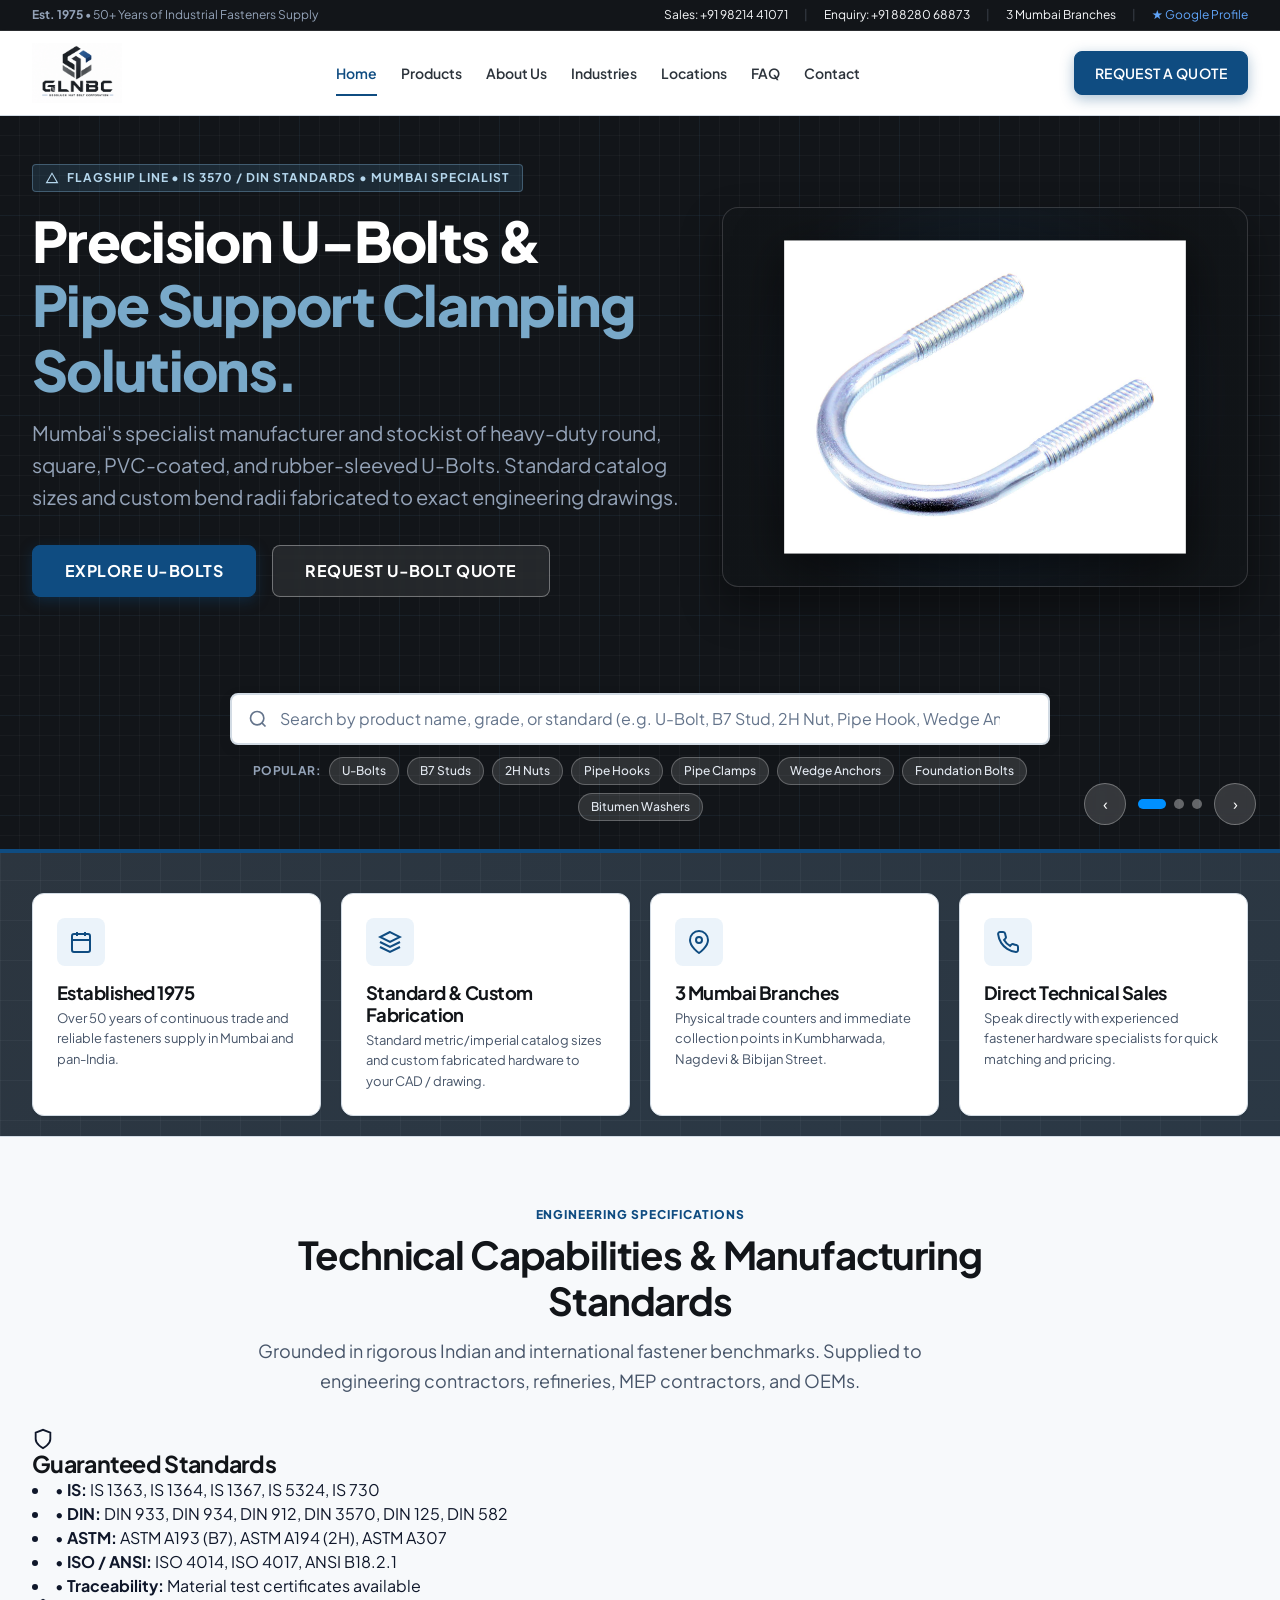
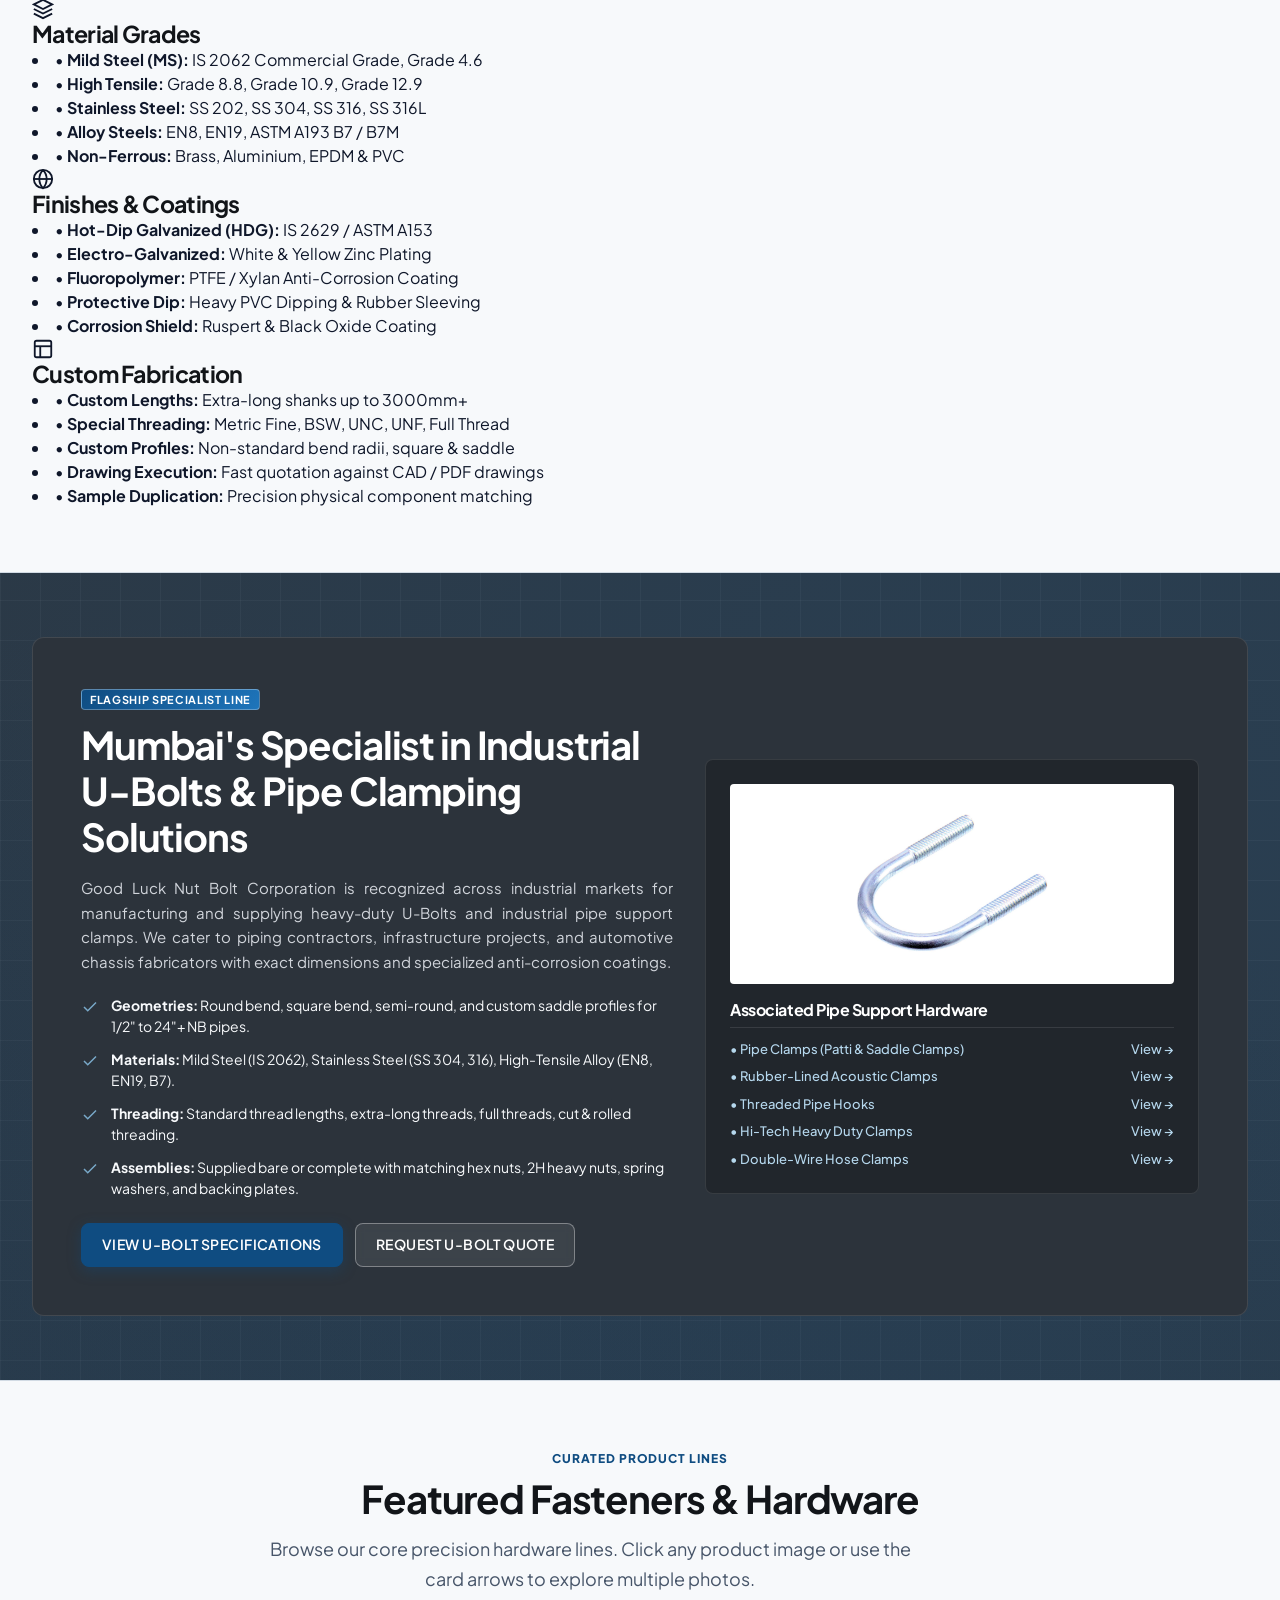
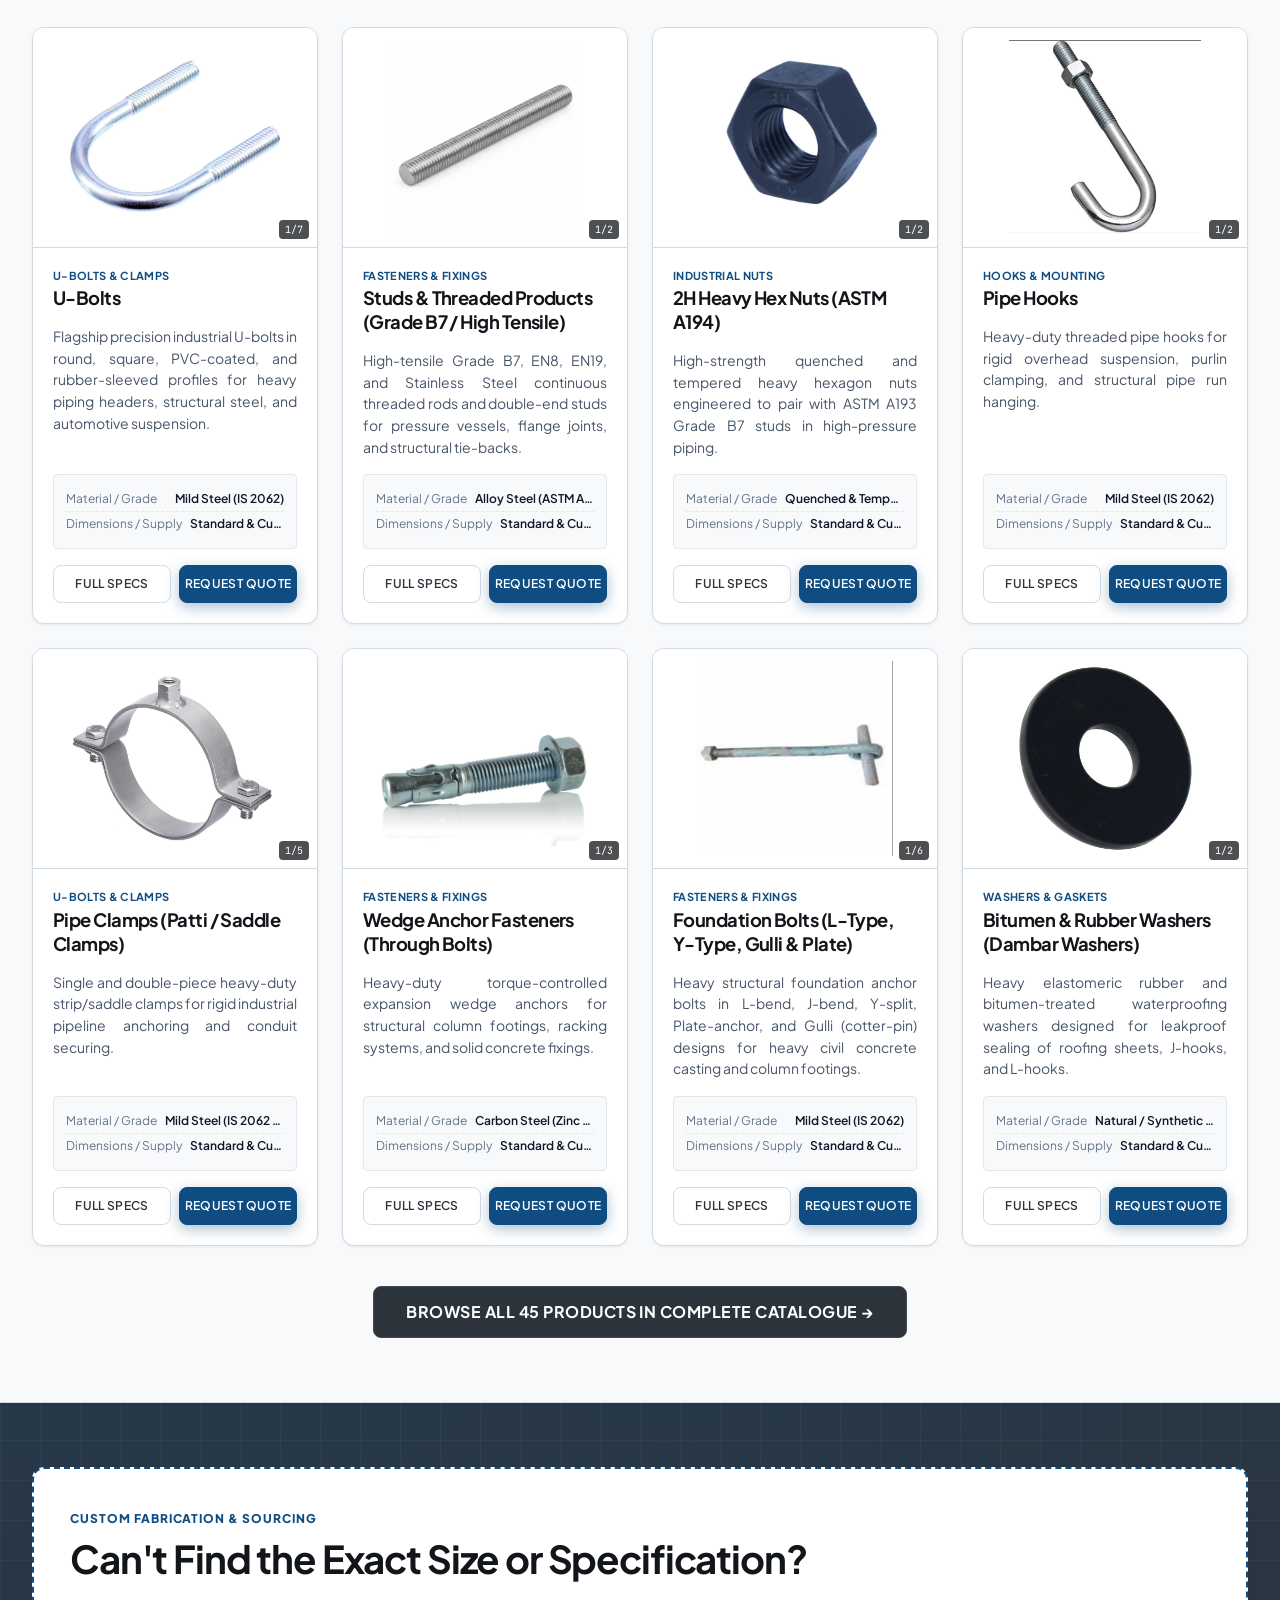
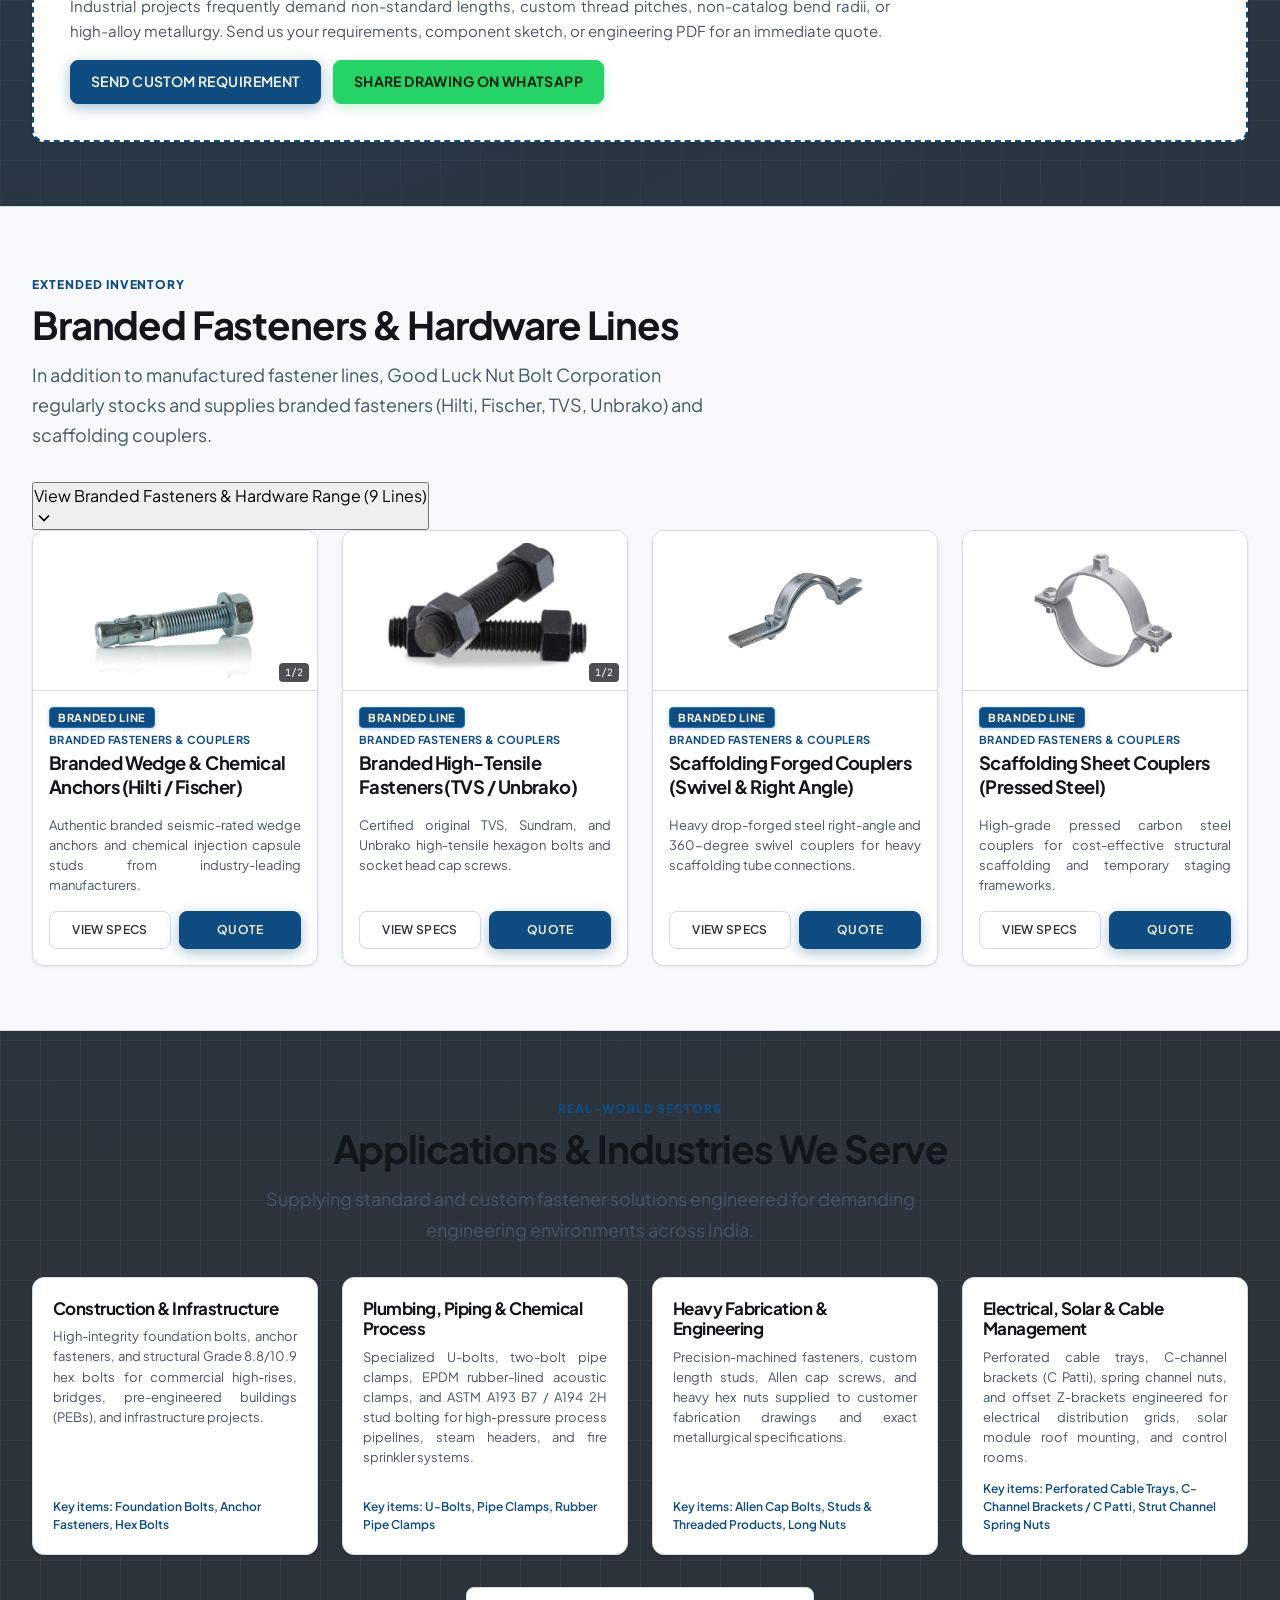
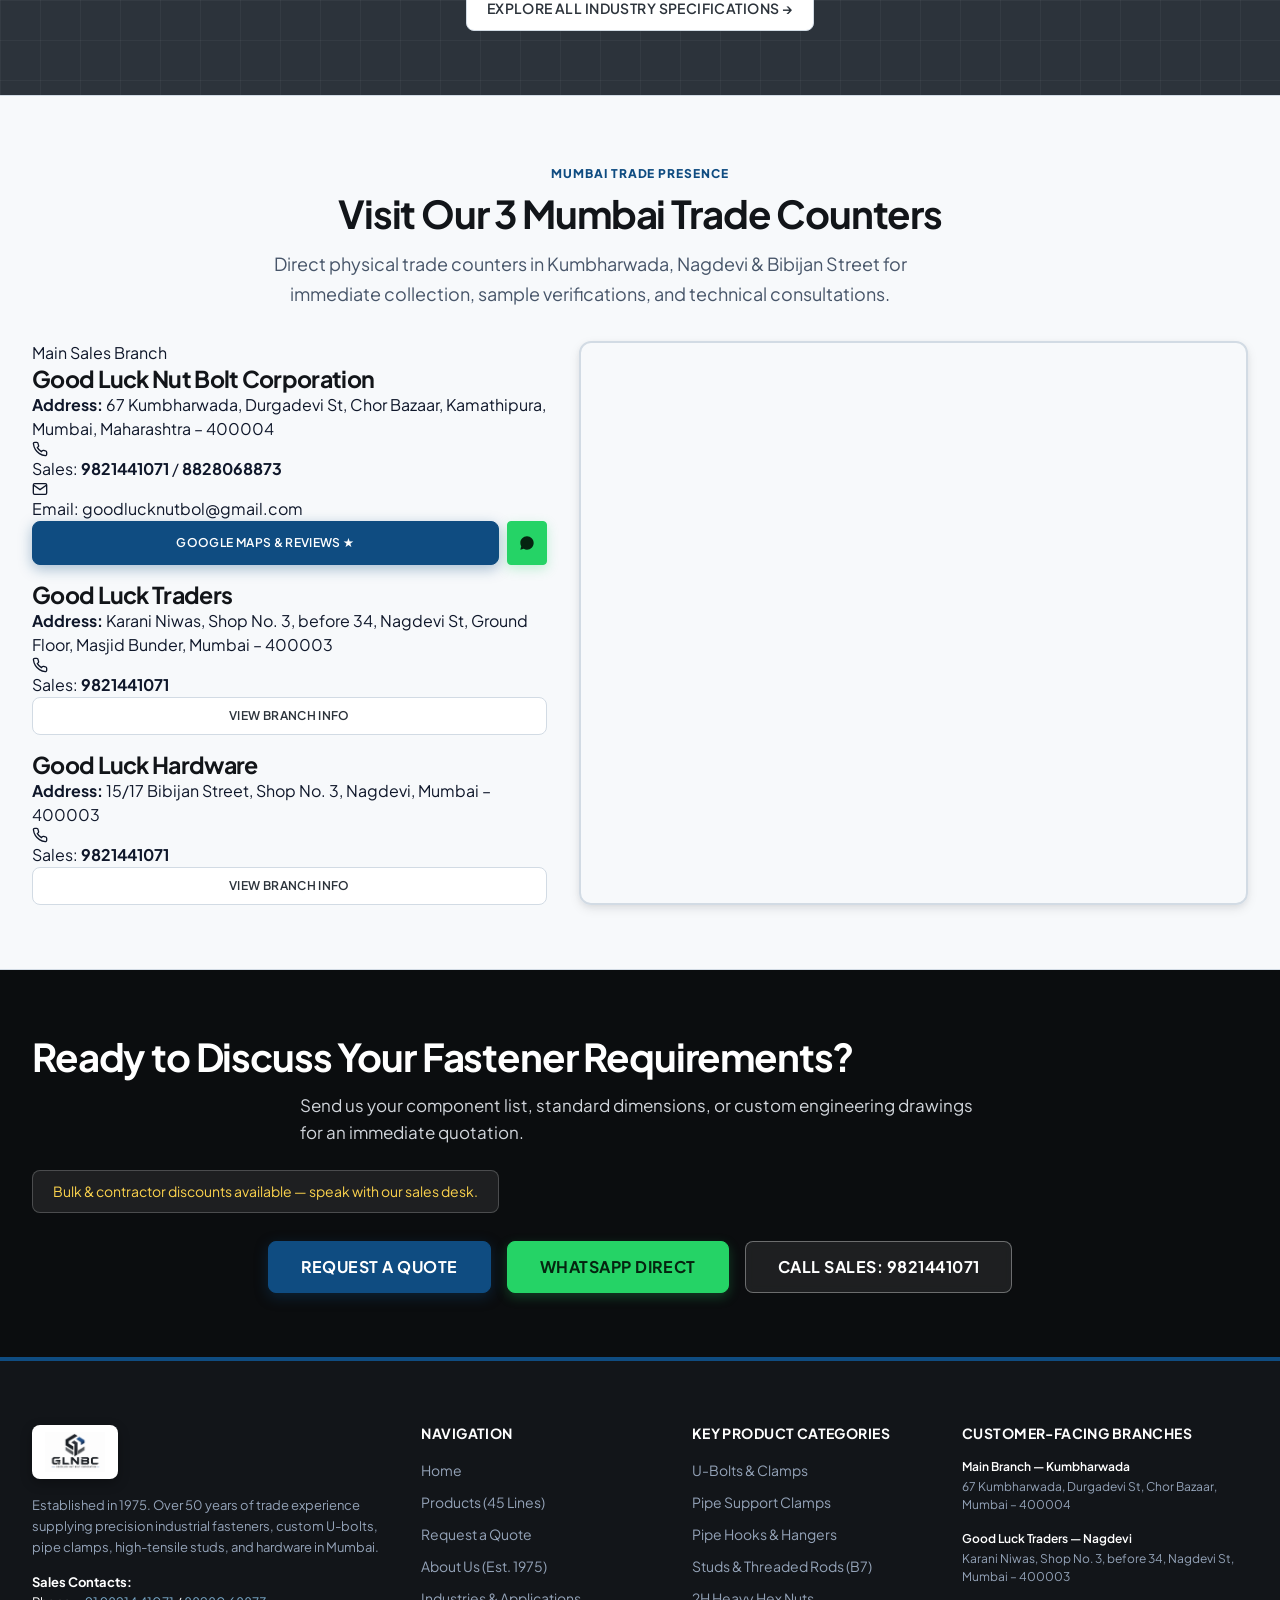
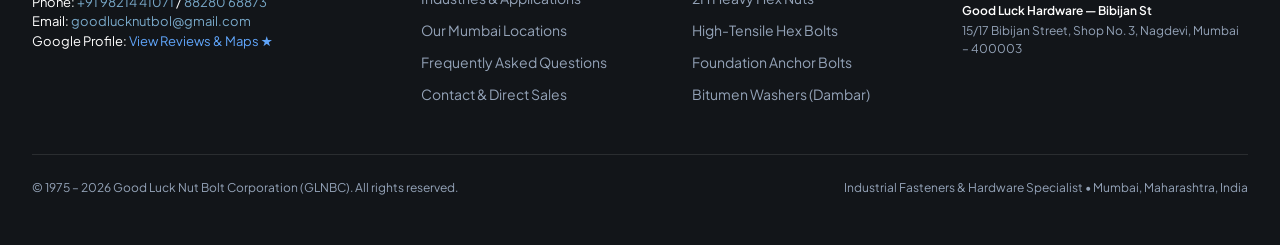
==== commit 1dee4194: "feat: complete UI/UX overhaul, amioptics-inspired hero slider, multi-image product flippers, CAD bac" ====
--- a/index.html
+++ b/index.html
@@ -1,4 +1,4 @@
-﻿<!DOCTYPE html>
+<!DOCTYPE html>
 <html lang="en">
 <head>
   <meta charset="UTF-8">
@@ -12,8 +12,10 @@
   <meta property="og:description" content="50+ Years of Trust. Suppliers of industrial fasteners, custom U-bolts, pipe clamps, high-tensile studs, and hardware in Mumbai since 1975.">
   <meta property="og:type" content="website">
   
+  <!-- Favicon -->
+  <link rel="icon" type="image/png" href="assets/images/brand/favicon.png">
+  
   <!-- CSS Design System -->
-  <link rel="icon" type="image/png" href="assets/images/brand/favicon.png">
   <link rel="stylesheet" href="assets/css/variables.css">
   <link rel="stylesheet" href="assets/css/base.css">
   <link rel="stylesheet" href="assets/css/components.css">
@@ -30,6 +32,7 @@
     "description": "Mumbai's trusted industrial fasteners, U-bolts, clamps, studs, and custom hardware supplier.",
     "telephone": "+91-9821441071",
     "email": "goodlucknutbol@gmail.com",
+    "url": "https://share.google/fnx7M4NKP5fzHsoLj",
     "address": {
       "@type": "PostalAddress",
       "streetAddress": "67 Kumbharwada, Durgadevi St, Chor Bazaar, Kamathipura",
@@ -53,7 +56,7 @@
   }
   </script>
 </head>
-<body>
+<body class="bg-cad-steel">
 
   <!-- Top Notification & Contact Bar -->
   <div class="top-bar">
@@ -67,6 +70,8 @@
         <a href="tel:8828068873">Enquiry: +91 88280 68873</a>
         <span style="opacity: 0.3;">|</span>
         <a href="locations.html">3 Mumbai Branches</a>
+        <span style="opacity: 0.3;">|</span>
+        <a href="https://share.google/fnx7M4NKP5fzHsoLj" target="_blank" rel="noopener noreferrer" style="color: #60A5FA;">★ Google Profile</a>
       </div>
     </div>
   </div>
@@ -123,99 +128,173 @@
     <div style="margin-top: auto; display: flex; flex-direction: column; gap: 10px;">
       <a href="request-a-quote.html" class="btn btn-primary btn-lg w-full">Get a Quote</a>
       <button type="button" class="btn btn-whatsapp btn-lg w-full" onclick="openWhatsAppQuote()">WhatsApp Us</button>
-      <div style="font-size: 12px; color: var(--color-grey-muted); text-align: center; margin-top: 8px;">
+      <a href="https://share.google/fnx7M4NKP5fzHsoLj" target="_blank" rel="noopener noreferrer" class="btn btn-outline btn-sm w-full" style="text-align: center;">View Google Profile ★</a>
+      <div style="font-size: 12px; color: var(--color-grey-muted); text-align: center; margin-top: 4px;">
         Sales: +91 98214 41071 / 88280 68873
       </div>
     </div>
   </div>
 
   <main>
-    <!-- Hero Section (UI Reference 1) -->
-    <section class="hero">
+    <!-- Rolling Pictures Hero Section (Inspired by amioptics.co.in) -->
+    <section class="hero-slider-wrapper bg-blueprint bg-dark" aria-label="Featured Highlights Carousel">
+      
+      <!-- Slide 1: U-Bolts & Clamping Solutions (Flagship) -->
+      <div class="hero-slide active">
+        <div class="container">
+          <div class="hero-slide-grid">
+            <div class="hero-content">
+              <div class="hero-badge">
+                <svg width="14" height="14" viewBox="0 0 24 24" fill="currentColor"><path d="M12 2L1 21h22L12 2zm0 3.5L19.5 19h-15L12 5.5z"/></svg>
+                Flagship Line • IS 3570 / DIN Standards • Mumbai Specialist
+              </div>
+              <h1 class="hero-title">
+                Precision U-Bolts &<br>
+                <span>Pipe Support Clamping Solutions.</span>
+              </h1>
+              <p class="hero-subtitle">
+                Mumbai's specialist manufacturer and stockist of heavy-duty round, square, PVC-coated, and rubber-sleeved U-Bolts. Standard catalog sizes and custom bend radii fabricated to exact engineering drawings.
+              </p>
+              <div class="hero-actions">
+                <a href="product.html?p=u-bolts" class="btn btn-lg btn-primary" data-track="hero_view_ubolt">Explore U-Bolts</a>
+                <a href="request-a-quote.html?product=U-Bolts" class="btn btn-lg btn-outline-white">Request U-Bolt Quote</a>
+              </div>
+            </div>
+            <div class="hero-slide-media">
+              <img src="assets/images/products/u%20bolts.jpg" alt="GLNBC Industrial U-Bolts and Clamping Solutions" loading="eager">
+            </div>
+          </div>
+        </div>
+      </div>
+
+      <!-- Slide 2: High-Tensile Fasteners & B7 Studs -->
+      <div class="hero-slide">
+        <div class="container">
+          <div class="hero-slide-grid">
+            <div class="hero-content">
+              <div class="hero-badge">
+                <svg width="14" height="14" viewBox="0 0 24 24" fill="currentColor"><polygon points="12 2 2 7 12 12 22 7 12 2"></polygon></svg>
+                ASTM A193 B7 • ASTM A194 2H • High Tensile 8.8 / 10.9
+              </div>
+              <h2 class="hero-title">
+                50+ Years of Trust.<br>
+                <span>The Foundation Your Industry Builds On.</span>
+              </h2>
+              <p class="hero-subtitle">
+                Supplying refinery-grade ASTM A193 Grade B7 studs, 2H heavy hex nuts, DIN 933/934 hex bolts, and high-tensile fasteners to infrastructure, MEP, petrochemical, and construction projects across India.
+              </p>
+              <div class="hero-actions">
+                <a href="products.html" class="btn btn-lg btn-primary" data-track="hero_view_products">Browse All 45 Products</a>
+                <a href="request-a-quote.html" class="btn btn-lg btn-outline-white">Instant Quote</a>
+              </div>
+            </div>
+            <div class="hero-slide-media">
+              <img src="assets/images/products/astm%20a193%20grade%20b7%20studs.jpg" alt="ASTM A193 Grade B7 Studs and High Tensile Fasteners" loading="lazy">
+            </div>
+          </div>
+        </div>
+      </div>
+
+      <!-- Slide 3: Anchors, Hooks & Custom Fabrication -->
+      <div class="hero-slide">
+        <div class="container">
+          <div class="hero-slide-grid">
+            <div class="hero-content">
+              <div class="hero-badge">
+                <svg width="14" height="14" viewBox="0 0 24 24" fill="currentColor"><rect x="3" y="3" width="18" height="18" rx="2" ry="2"></rect></svg>
+                Custom Drawings • 3 Mumbai Branches • Ready Stocks
+              </div>
+              <h2 class="hero-title">
+                Heavy Anchors, Pipe Hooks &<br>
+                <span>Custom Engineering Hardware.</span>
+              </h2>
+              <p class="hero-subtitle">
+                From wedge and pin-type anchor fasteners to heavy-duty pipe hooks, foundation bolts, Z-channel trays, and bitumen washers—get immediate trade counter pickups or project dispatches.
+              </p>
+              <div class="hero-actions">
+                <a href="products.html" class="btn btn-lg btn-primary">Discover Fasteners</a>
+                <button type="button" class="btn btn-lg btn-whatsapp" onclick="openWhatsAppQuote()">WhatsApp Sales</button>
+              </div>
+            </div>
+            <div class="hero-slide-media">
+              <img src="assets/images/products/pipe_hook_hd.jpg" alt="Heavy Duty Pipe Hooks and Industrial Fasteners" loading="lazy">
+            </div>
+          </div>
+        </div>
+      </div>
+
+      <!-- Hero Slider Controls -->
+      <div class="hero-slider-controls">
+        <button type="button" class="hero-arrow-btn hero-prev-btn" aria-label="Previous Slide">‹</button>
+        <div class="hero-dots-container">
+          <button type="button" class="hero-dot active" aria-label="Slide 1"></button>
+          <button type="button" class="hero-dot" aria-label="Slide 2"></button>
+          <button type="button" class="hero-dot" aria-label="Slide 3"></button>
+        </div>
+        <button type="button" class="hero-arrow-btn hero-next-btn" aria-label="Next Slide">›</button>
+      </div>
+
+      <!-- Integrated Fast Live Search Bar (UI Reference 1) -->
+      <div class="container" style="padding-bottom: 28px;">
+        <div class="hero-quick-search search-wrapper" style="max-width: 820px; margin: 0 auto;">
+          <form action="products.html" method="GET" class="search-input-group">
+            <svg class="search-icon-left" width="20" height="20" viewBox="0 0 24 24" fill="none" stroke="currentColor" stroke-width="2"><circle cx="11" cy="11" r="8"></circle><line x1="21" y1="21" x2="16.65" y2="16.65"></line></svg>
+            <input type="text" name="q" class="search-input" placeholder="Search by product name, grade, or standard (e.g. U-Bolt, B7 Stud, 2H Nut, Pipe Hook, Wedge Anchor)..." aria-label="Search Fasteners and Clamps">
+          </form>
+
+          <div class="search-pills-bar" style="justify-content: center;">
+            <span class="search-pills-label">Popular:</span>
+            <a href="products.html?q=U-Bolt" class="search-pill">U-Bolts</a>
+            <a href="products.html?q=B7+Stud" class="search-pill">B7 Studs</a>
+            <a href="products.html?q=2H+Nut" class="search-pill">2H Nuts</a>
+            <a href="products.html?q=Pipe+Hook" class="search-pill">Pipe Hooks</a>
+            <a href="products.html?q=Pipe+Clamp" class="search-pill">Pipe Clamps</a>
+            <a href="products.html?q=Wedge+Anchor" class="search-pill">Wedge Anchors</a>
+            <a href="products.html?q=Foundation+Bolt" class="search-pill">Foundation Bolts</a>
+            <a href="products.html?q=Bitumen" class="search-pill">Bitumen Washers</a>
+          </div>
+        </div>
+      </div>
+    </section>
+
+    <!-- 4-Pillar Trust Highlights (Redesigned & Prominently Placed Below Hero) -->
+    <section class="section" style="padding: 40px 0 20px 0;">
       <div class="container">
-        <div class="hero-content">
-          <div class="hero-badge">
-            <svg width="14" height="14" viewBox="0 0 24 24" fill="currentColor"><path d="M12 2L1 21h22L12 2zm0 3.5L19.5 19h-15L12 5.5z"/></svg>
-            50+ Years of Experience • Established in 1975 • Mumbai
-          </div>
-          
-          <h1 class="hero-title">
-            50+ Years of Trust.<br>
-            <span>The Foundation Your Industry Builds On.</span>
-          </h1>
-
-          <p class="hero-subtitle">
-            Specialist suppliers of precision industrial fasteners, U-bolts, pipe clamps, high-tensile B7 studs, 2H nuts, and custom hardware. Supplying infrastructure, fabrication, and MEP projects across India with guaranteed technical standards and custom dimensions to specification.
-          </p>
-
-          <div class="hero-actions">
-            <a href="request-a-quote.html" class="btn btn-lg btn-primary" data-track="hero_get_quote">
-              Request a Quote
-            </a>
-            <a href="products.html" class="btn btn-lg btn-outline-white" data-track="hero_view_products">
-              Browse Products (45 Lines)
-            </a>
-            <button type="button" class="btn btn-lg btn-whatsapp" onclick="openWhatsAppQuote()" data-track="hero_whatsapp">
-              WhatsApp Sales
-            </button>
-          </div>
-
-          <!-- Fast Live Search Bar with Quick Tag Pills (UI Reference 1) -->
-          <div class="hero-quick-search search-wrapper">
-            <form action="products.html" method="GET" class="search-input-group">
-              <svg class="search-icon-left" width="20" height="20" viewBox="0 0 24 24" fill="none" stroke="currentColor" stroke-width="2"><circle cx="11" cy="11" r="8"></circle><line x1="21" y1="21" x2="16.65" y2="16.65"></line></svg>
-              <input type="text" name="q" class="search-input" placeholder="Search by product name, grade, or standard (e.g. U-Bolt, B7 Stud, 2H Nut, Pipe Hook, Wedge Anchor)..." aria-label="Search Fasteners and Clamps">
-            </form>
-
-            <div class="search-pills-bar">
-              <span class="search-pills-label">Popular:</span>
-              <a href="products.html?q=U-Bolt" class="search-pill">U-Bolts</a>
-              <a href="products.html?q=B7+Stud" class="search-pill">B7 Studs</a>
-              <a href="products.html?q=2H+Nut" class="search-pill">2H Nuts</a>
-              <a href="products.html?q=Pipe+Hook" class="search-pill">Pipe Hooks</a>
-              <a href="products.html?q=Pipe+Clamp" class="search-pill">Pipe Clamps</a>
-              <a href="products.html?q=Wedge+Anchor" class="search-pill">Wedge Anchors</a>
-              <a href="products.html?q=Bitumen" class="search-pill">Bitumen Washers</a>
-            </div>
-          </div>
-        </div>
-      </div>
-    </section>
-
-    <!-- Trust Strip -->
-    <section class="trust-strip">
-      <div class="container">
-        <div class="trust-grid">
-          <div class="trust-item">
-            <svg class="trust-icon" width="24" height="24" viewBox="0 0 24 24" fill="none" stroke="currentColor" stroke-width="2"><rect x="3" y="4" width="18" height="18" rx="2" ry="2"></rect><line x1="16" y1="2" x2="16" y2="6"></line><line x1="8" y1="2" x2="8" y2="6"></line><line x1="3" y1="10" x2="21" y2="10"></line></svg>
-            <div>
-              <div class="trust-item-title">Established 1975</div>
-              <div class="trust-item-desc">Over 50 years of continuous trade and supply in Mumbai.</div>
-            </div>
-          </div>
-
-          <div class="trust-item">
-            <svg class="trust-icon" width="24" height="24" viewBox="0 0 24 24" fill="none" stroke="currentColor" stroke-width="2"><polygon points="12 2 2 7 12 12 22 7 12 2"></polygon><polyline points="2 17 12 22 22 17"></polyline><polyline points="2 12 12 17 22 12"></polyline></svg>
-            <div>
-              <div class="trust-item-title">Standard & Custom Fabrication</div>
-              <div class="trust-item-desc">Standard metric/imperial catalog sizes and custom items to drawing.</div>
-            </div>
-          </div>
-
-          <div class="trust-item">
-            <svg class="trust-icon" width="24" height="24" viewBox="0 0 24 24" fill="none" stroke="currentColor" stroke-width="2"><path d="M21 10c0 7-9 13-9 13s-9-6-9-13a9 9 0 0 1 18 0z"></path><circle cx="12" cy="10" r="3"></circle></svg>
-            <div>
-              <div class="trust-item-title">3 Mumbai Branches</div>
-              <div class="trust-item-desc">Trade counters in Kumbharwada, Nagdevi & Bibijan Street.</div>
-            </div>
-          </div>
-
-          <div class="trust-item">
-            <svg class="trust-icon" width="24" height="24" viewBox="0 0 24 24" fill="none" stroke="currentColor" stroke-width="2"><path d="M22 16.92v3a2 2 0 0 1-2.18 2 19.79 19.79 0 0 1-8.63-3.07 19.5 19.5 0 0 1-6-6 19.79 19.79 0 0 1-3.07-8.67A2 2 0 0 1 4.11 2h3a2 2 0 0 1 2 1.72 12.84 12.84 0 0 0 .7 2.81 2 2 0 0 1-.45 2.11L8.09 9.91a16 16 0 0 0 6 6l1.27-1.27a2 2 0 0 1 2.11-.45 12.84 12.84 0 0 0 2.81.7A2 2 0 0 1 22 16.92z"></path></svg>
-            <div>
-              <div class="trust-item-title">Direct Technical Sales</div>
-              <div class="trust-item-desc">Speak directly with experienced fastener hardware specialists.</div>
-            </div>
+        <div class="trust-cards-grid">
+          <!-- Pillar 1: Est. 1975 -->
+          <div class="trust-card">
+            <div class="trust-card-icon-box">
+              <svg width="24" height="24" viewBox="0 0 24 24" fill="none" stroke="currentColor" stroke-width="2"><rect x="3" y="4" width="18" height="18" rx="2" ry="2"></rect><line x1="16" y1="2" x2="16" y2="6"></line><line x1="8" y1="2" x2="8" y2="6"></line><line x1="3" y1="10" x2="21" y2="10"></line></svg>
+            </div>
+            <h3 class="trust-card-title">Established 1975</h3>
+            <p class="trust-card-desc">Over 50 years of continuous trade and reliable fasteners supply in Mumbai and pan-India.</p>
+          </div>
+
+          <!-- Pillar 2: Standard & Custom Fabrication -->
+          <div class="trust-card">
+            <div class="trust-card-icon-box">
+              <svg width="24" height="24" viewBox="0 0 24 24" fill="none" stroke="currentColor" stroke-width="2"><polygon points="12 2 2 7 12 12 22 7 12 2"></polygon><polyline points="2 17 12 22 22 17"></polyline><polyline points="2 12 12 17 22 12"></polyline></svg>
+            </div>
+            <h3 class="trust-card-title">Standard & Custom Fabrication</h3>
+            <p class="trust-card-desc">Standard metric/imperial catalog sizes and custom fabricated hardware to your CAD / drawing.</p>
+          </div>
+
+          <!-- Pillar 3: 3 Mumbai Branches -->
+          <div class="trust-card">
+            <div class="trust-card-icon-box">
+              <svg width="24" height="24" viewBox="0 0 24 24" fill="none" stroke="currentColor" stroke-width="2"><path d="M21 10c0 7-9 13-9 13s-9-6-9-13a9 9 0 0 1 18 0z"></path><circle cx="12" cy="10" r="3"></circle></svg>
+            </div>
+            <h3 class="trust-card-title">3 Mumbai Branches</h3>
+            <p class="trust-card-desc">Physical trade counters and immediate collection points in Kumbharwada, Nagdevi & Bibijan Street.</p>
+          </div>
+
+          <!-- Pillar 4: Direct Technical Sales -->
+          <div class="trust-card">
+            <div class="trust-card-icon-box">
+              <svg width="24" height="24" viewBox="0 0 24 24" fill="none" stroke="currentColor" stroke-width="2"><path d="M22 16.92v3a2 2 0 0 1-2.18 2 19.79 19.79 0 0 1-8.63-3.07 19.5 19.5 0 0 1-6-6 19.79 19.79 0 0 1-3.07-8.67A2 2 0 0 1 4.11 2h3a2 2 0 0 1 2 1.72 12.84 12.84 0 0 0 .7 2.81 2 2 0 0 1-.45 2.11L8.09 9.91a16 16 0 0 0 6 6l1.27-1.27a2 2 0 0 1 2.11-.45 12.84 12.84 0 0 0 2.81.7A2 2 0 0 1 22 16.92z"></path></svg>
+            </div>
+            <h3 class="trust-card-title">Direct Technical Sales</h3>
+            <p class="trust-card-desc">Speak directly with experienced fastener hardware specialists for quick matching and pricing.</p>
           </div>
         </div>
       </div>
@@ -243,7 +322,7 @@
             </div>
             <ul class="technical-spec-list">
               <li><span class="technical-bullet">•</span> <strong>IS:</strong> IS 1363, IS 1364, IS 1367, IS 5324, IS 730</li>
-              <li><span class="technical-bullet">•</span> <strong>DIN:</strong> DIN 933, DIN 934, DIN 912, DIN 3570, DIN 125</li>
+              <li><span class="technical-bullet">•</span> <strong>DIN:</strong> DIN 933, DIN 934, DIN 912, DIN 3570, DIN 125, DIN 582</li>
               <li><span class="technical-bullet">•</span> <strong>ASTM:</strong> ASTM A193 (B7), ASTM A194 (2H), ASTM A307</li>
               <li><span class="technical-bullet">•</span> <strong>ISO / ANSI:</strong> ISO 4014, ISO 4017, ANSI B18.2.1</li>
               <li><span class="technical-bullet">•</span> <strong>Traceability:</strong> Material test certificates available</li>
@@ -310,7 +389,7 @@
         <div class="specialist-section">
           <div class="specialist-grid">
             <div>
-              <span class="badge badge-branded" style="margin-bottom: 12px;">Flagship Specialist Line</span>
+              <span class="badge badge-flagship" style="margin-bottom: 12px;">Flagship Specialist Line</span>
               <h2 style="color: white; margin-bottom: 16px;">
                 Mumbai's Specialist in Industrial U-Bolts & Pipe Clamping Solutions
               </h2>
@@ -344,7 +423,7 @@
             </div>
 
             <div style="background-color: rgba(0, 0, 0, 0.25); border: 1px solid rgba(255, 255, 255, 0.1); border-radius: var(--radius-md); padding: 24px; display: flex; flex-direction: column;">
-              <div style="height: 180px; width: 100%; background: #FFFFFF; border-radius: var(--radius-sm); overflow: hidden; margin-bottom: 16px; display: flex; align-items: center; justify-content: center; padding: 12px;">
+              <div style="height: 200px; width: 100%; background: #FFFFFF; border-radius: var(--radius-sm); overflow: hidden; margin-bottom: 16px; display: flex; align-items: center; justify-content: center; padding: 12px;">
                 <img src="assets/images/products/u%20bolts.jpg" alt="GLNBC Industrial U-Bolts" style="max-height: 100%; max-width: 100%; object-fit: contain;">
               </div>
               <h3 style="color: white; font-size: 16px; margin-bottom: 12px; border-bottom: 1px solid rgba(255, 255, 255, 0.1); padding-bottom: 8px;">
@@ -363,8 +442,8 @@
                 <a href="product.html?p=hi-tech-clamps" style="color: #B5D7ED; font-size: 13px; font-weight: 500; display: flex; justify-content: space-between;">
                   <span>• Hi-Tech Heavy Duty Clamps</span> <span>View →</span>
                 </a>
-                <a href="product.html?p=hose-clips" style="color: #B5D7ED; font-size: 13px; font-weight: 500; display: flex; justify-content: space-between;">
-                  <span>• Worm-Drive Hose Clips</span> <span>View →</span>
+                <a href="product.html?p=double-wire-hose-clamp" style="color: #B5D7ED; font-size: 13px; font-weight: 500; display: flex; justify-content: space-between;">
+                  <span>• Double-Wire Hose Clamps</span> <span>View →</span>
                 </a>
               </div>
             </div>
@@ -373,14 +452,14 @@
       </div>
     </section>
 
-    <!-- Curated Core Products Showcase (UI Reference 3 - No Endless Scroll!) -->
+    <!-- Curated Core Products Showcase (Browsing without endless scroll) -->
     <section class="section section-grey">
       <div class="container">
         <div class="section-header text-center">
           <span class="section-eyebrow">Curated Product Lines</span>
           <h2 class="section-title">Featured Fasteners & Hardware</h2>
           <p class="section-subtitle">
-            A representative selection of precision standard and high-tensile fasteners stocked across our Mumbai trade locations.
+            Browse our core precision hardware lines. Click any product image or use the card arrows to explore multiple photos.
           </p>
         </div>
 
@@ -405,8 +484,8 @@
           <div>
             <span class="section-eyebrow">Custom Fabrication & Sourcing</span>
             <h2 style="margin-bottom: 12px;">Can't Find the Exact Size or Specification?</h2>
-            <p style="font-size: 15px; margin-bottom: 16px; color: var(--color-text-muted); line-height: 1.65; max-width: 820px;">
-              Industrial projects frequently demand non-standard lengths, custom thread pitches, non-catalog bend radii, or high-alloy metallurgy. Send us your requirements, component sketch, or engineering PDF.
+            <p style="font-size: 15px; margin-bottom: 16px; color: var(--color-text-muted); line-height: 1.65; max-width: 820px; text-align: justify;">
+              Industrial projects frequently demand non-standard lengths, custom thread pitches, non-catalog bend radii, or high-alloy metallurgy. Send us your requirements, component sketch, or engineering PDF for an immediate quote.
             </p>
             <div style="display: flex; gap: 12px; flex-wrap: wrap;">
               <a href="request-a-quote.html" class="btn btn-primary">
@@ -469,83 +548,89 @@
       </div>
     </section>
 
-    <!-- Verified Locations Section -->
+    <!-- Customer-Facing Branches with Interactive Google Maps Embed (amioptics inspiration) -->
     <section class="section section-grey" id="locations-section">
       <div class="container">
         <div class="section-header text-center">
           <span class="section-eyebrow">Mumbai Trade Presence</span>
-          <h2 class="section-title">Our Customer-Facing Branches</h2>
+          <h2 class="section-title">Visit Our 3 Mumbai Trade Counters</h2>
           <p class="section-subtitle">
-            Visit our trade counters in Mumbai for immediate collections, technical consultations, or sample verifications.
+            Direct physical trade counters in Kumbharwada, Nagdevi & Bibijan Street for immediate collection, sample verifications, and technical consultations.
           </p>
         </div>
 
-        <div class="product-grid" style="grid-template-columns: repeat(auto-fit, minmax(300px, 1fr));">
-          <!-- Main Branch (Primary) -->
-          <div class="location-card is-main">
-            <span class="location-card-tag">Main Sales Branch</span>
-            <h3 class="location-name">Good Luck Nut Bolt Corporation</h3>
-            <div class="location-address">
-              <strong>Address:</strong> 67 Kumbharwada, Durgadevi St, Chor Bazaar, Kamathipura, Mumbai, Maharashtra – 400004
-            </div>
-            <div class="location-details">
-              <div class="location-detail-item">
-                <svg width="16" height="16" viewBox="0 0 24 24" fill="none" stroke="currentColor" stroke-width="2"><path d="M22 16.92v3a2 2 0 0 1-2.18 2 19.79 19.79 0 0 1-8.63-3.07 19.5 19.5 0 0 1-6-6 19.79 19.79 0 0 1-3.07-8.67A2 2 0 0 1 4.11 2h3a2 2 0 0 1 2 1.72 12.84 12.84 0 0 0 .7 2.81 2 2 0 0 1-.45 2.11L8.09 9.91a16 16 0 0 0 6 6l1.27-1.27a2 2 0 0 1 2.11-.45 12.84 12.84 0 0 0 2.81.7A2 2 0 0 1 22 16.92z"></path></svg>
-                <span>Sales: <strong>9821441071</strong> / <strong>8828068873</strong></span>
-              </div>
-              <div class="location-detail-item">
-                <svg width="16" height="16" viewBox="0 0 24 24" fill="none" stroke="currentColor" stroke-width="2"><path d="M4 4h16c1.1 0 2 .9 2 2v12c0 1.1-.9 2-2 2H4c-1.1 0-2-.9-2-2V6c0-1.1.9-2 2-2z"></path><polyline points="22,6 12,13 2,6"></polyline></svg>
-                <span>Email: goodlucknutbol@gmail.com</span>
-              </div>
-            </div>
-            <div style="margin-top: auto; display: flex; gap: 8px;">
-              <a href="contact.html" class="btn btn-sm btn-primary w-full">Contact Branch</a>
-              <button type="button" class="btn btn-sm btn-whatsapp btn-icon-only" onclick="openWhatsAppQuote()" title="WhatsApp Main Branch">
-                <svg width="16" height="16" viewBox="0 0 24 24" fill="currentColor"><path d="M12 2C6.48 2 2 6.48 2 12c0 1.82.49 3.53 1.34 5L2 22l5.16-1.32C8.6 21.52 10.25 22 12 22c5.52 0 10-4.48 10-10S17.52 2 12 2z"/></svg>
-              </button>
-            </div>
-          </div>
-
-          <!-- Branch 2: Good Luck Traders -->
-          <div class="location-card">
-            <h3 class="location-name">Good Luck Traders</h3>
-            <div class="location-address">
-              <strong>Address:</strong> Karani Niwas, Shop No. 3, before 34, Nagdevi St, Ground Floor, Masjid Bunder, Mumbai – 400003
-            </div>
-            <div class="location-details">
-              <div class="location-detail-item">
-                <svg width="16" height="16" viewBox="0 0 24 24" fill="none" stroke="currentColor" stroke-width="2"><path d="M22 16.92v3a2 2 0 0 1-2.18 2 19.79 19.79 0 0 1-8.63-3.07 19.5 19.5 0 0 1-6-6 19.79 19.79 0 0 1-3.07-8.67A2 2 0 0 1 4.11 2h3a2 2 0 0 1 2 1.72 12.84 12.84 0 0 0 .7 2.81 2 2 0 0 1-.45 2.11L8.09 9.91a16 16 0 0 0 6 6l1.27-1.27a2 2 0 0 1 2.11-.45 12.84 12.84 0 0 0 2.81.7A2 2 0 0 1 22 16.92z"></path></svg>
-                <span>Sales: <strong>9821441071</strong></span>
-              </div>
-              <div class="location-detail-item">
-                <svg width="16" height="16" viewBox="0 0 24 24" fill="none" stroke="currentColor" stroke-width="2"><path d="M4 4h16c1.1 0 2 .9 2 2v12c0 1.1-.9 2-2 2H4c-1.1 0-2-.9-2-2V6c0-1.1.9-2 2-2z"></path><polyline points="22,6 12,13 2,6"></polyline></svg>
-                <span>Email: goodlucknutbol@gmail.com</span>
-              </div>
-            </div>
-            <div style="margin-top: auto; display: flex; gap: 8px;">
-              <a href="contact.html" class="btn btn-sm btn-outline w-full">Contact Branch</a>
-            </div>
-          </div>
-
-          <!-- Branch 3: Good Luck Hardware -->
-          <div class="location-card">
-            <h3 class="location-name">Good Luck Hardware</h3>
-            <div class="location-address">
-              <strong>Address:</strong> 15/17 Bibijan Street, Shop No. 3, Nagdevi, Mumbai – 400003
-            </div>
-            <div class="location-details">
-              <div class="location-detail-item">
-                <svg width="16" height="16" viewBox="0 0 24 24" fill="none" stroke="currentColor" stroke-width="2"><path d="M22 16.92v3a2 2 0 0 1-2.18 2 19.79 19.79 0 0 1-8.63-3.07 19.5 19.5 0 0 1-6-6 19.79 19.79 0 0 1-3.07-8.67A2 2 0 0 1 4.11 2h3a2 2 0 0 1 2 1.72 12.84 12.84 0 0 0 .7 2.81 2 2 0 0 1-.45 2.11L8.09 9.91a16 16 0 0 0 6 6l1.27-1.27a2 2 0 0 1 2.11-.45 12.84 12.84 0 0 0 2.81.7A2 2 0 0 1 22 16.92z"></path></svg>
-                <span>Sales: <strong>9821441071</strong></span>
-              </div>
-              <div class="location-detail-item">
-                <svg width="16" height="16" viewBox="0 0 24 24" fill="none" stroke="currentColor" stroke-width="2"><path d="M4 4h16c1.1 0 2 .9 2 2v12c0 1.1-.9 2-2 2H4c-1.1 0-2-.9-2-2V6c0-1.1.9-2 2-2z"></path><polyline points="22,6 12,13 2,6"></polyline></svg>
-                <span>Email: goodlucknutbol@gmail.com</span>
-              </div>
-            </div>
-            <div style="margin-top: auto; display: flex; gap: 8px;">
-              <a href="contact.html" class="btn btn-sm btn-outline w-full">Contact Branch</a>
-            </div>
+        <div class="maps-section-grid">
+          <!-- Branch Cards List -->
+          <div style="display: flex; flex-direction: column; gap: 16px;">
+            <!-- Main Branch (Primary) -->
+            <div class="location-card is-main">
+              <span class="location-card-tag">Main Sales Branch</span>
+              <h3 class="location-name">Good Luck Nut Bolt Corporation</h3>
+              <div class="location-address">
+                <strong>Address:</strong> 67 Kumbharwada, Durgadevi St, Chor Bazaar, Kamathipura, Mumbai, Maharashtra – 400004
+              </div>
+              <div class="location-details">
+                <div class="location-detail-item">
+                  <svg width="16" height="16" viewBox="0 0 24 24" fill="none" stroke="currentColor" stroke-width="2"><path d="M22 16.92v3a2 2 0 0 1-2.18 2 19.79 19.79 0 0 1-8.63-3.07 19.5 19.5 0 0 1-6-6 19.79 19.79 0 0 1-3.07-8.67A2 2 0 0 1 4.11 2h3a2 2 0 0 1 2 1.72 12.84 12.84 0 0 0 .7 2.81 2 2 0 0 1-.45 2.11L8.09 9.91a16 16 0 0 0 6 6l1.27-1.27a2 2 0 0 1 2.11-.45 12.84 12.84 0 0 0 2.81.7A2 2 0 0 1 22 16.92z"></path></svg>
+                  <span>Sales: <strong>9821441071</strong> / <strong>8828068873</strong></span>
+                </div>
+                <div class="location-detail-item">
+                  <svg width="16" height="16" viewBox="0 0 24 24" fill="none" stroke="currentColor" stroke-width="2"><path d="M4 4h16c1.1 0 2 .9 2 2v12c0 1.1-.9 2-2 2H4c-1.1 0-2-.9-2-2V6c0-1.1.9-2 2-2z"></path><polyline points="22,6 12,13 2,6"></polyline></svg>
+                  <span>Email: goodlucknutbol@gmail.com</span>
+                </div>
+              </div>
+              <div style="margin-top: auto; display: flex; gap: 8px;">
+                <a href="https://share.google/fnx7M4NKP5fzHsoLj" target="_blank" rel="noopener noreferrer" class="btn btn-sm btn-primary w-full">Google Maps & Reviews ★</a>
+                <button type="button" class="btn btn-sm btn-whatsapp btn-icon-only" onclick="openWhatsAppQuote()" title="WhatsApp Main Branch">
+                  <svg width="16" height="16" viewBox="0 0 24 24" fill="currentColor"><path d="M12 2C6.48 2 2 6.48 2 12c0 1.82.49 3.53 1.34 5L2 22l5.16-1.32C8.6 21.52 10.25 22 12 22c5.52 0 10-4.48 10-10S17.52 2 12 2z"/></svg>
+                </button>
+              </div>
+            </div>
+
+            <!-- Branch 2: Good Luck Traders -->
+            <div class="location-card">
+              <h3 class="location-name">Good Luck Traders</h3>
+              <div class="location-address">
+                <strong>Address:</strong> Karani Niwas, Shop No. 3, before 34, Nagdevi St, Ground Floor, Masjid Bunder, Mumbai – 400003
+              </div>
+              <div class="location-details">
+                <div class="location-detail-item">
+                  <svg width="16" height="16" viewBox="0 0 24 24" fill="none" stroke="currentColor" stroke-width="2"><path d="M22 16.92v3a2 2 0 0 1-2.18 2 19.79 19.79 0 0 1-8.63-3.07 19.5 19.5 0 0 1-6-6 19.79 19.79 0 0 1-3.07-8.67A2 2 0 0 1 4.11 2h3a2 2 0 0 1 2 1.72 12.84 12.84 0 0 0 .7 2.81 2 2 0 0 1-.45 2.11L8.09 9.91a16 16 0 0 0 6 6l1.27-1.27a2 2 0 0 1 2.11-.45 12.84 12.84 0 0 0 2.81.7A2 2 0 0 1 22 16.92z"></path></svg>
+                  <span>Sales: <strong>9821441071</strong></span>
+                </div>
+              </div>
+              <div style="margin-top: auto; display: flex; gap: 8px;">
+                <a href="locations.html" class="btn btn-sm btn-outline w-full">View Branch Info</a>
+              </div>
+            </div>
+
+            <!-- Branch 3: Good Luck Hardware -->
+            <div class="location-card">
+              <h3 class="location-name">Good Luck Hardware</h3>
+              <div class="location-address">
+                <strong>Address:</strong> 15/17 Bibijan Street, Shop No. 3, Nagdevi, Mumbai – 400003
+              </div>
+              <div class="location-details">
+                <div class="location-detail-item">
+                  <svg width="16" height="16" viewBox="0 0 24 24" fill="none" stroke="currentColor" stroke-width="2"><path d="M22 16.92v3a2 2 0 0 1-2.18 2 19.79 19.79 0 0 1-8.63-3.07 19.5 19.5 0 0 1-6-6 19.79 19.79 0 0 1-3.07-8.67A2 2 0 0 1 4.11 2h3a2 2 0 0 1 2 1.72 12.84 12.84 0 0 0 .7 2.81 2 2 0 0 1-.45 2.11L8.09 9.91a16 16 0 0 0 6 6l1.27-1.27a2 2 0 0 1 2.11-.45 12.84 12.84 0 0 0 2.81.7A2 2 0 0 1 22 16.92z"></path></svg>
+                  <span>Sales: <strong>9821441071</strong></span>
+                </div>
+              </div>
+              <div style="margin-top: auto; display: flex; gap: 8px;">
+                <a href="locations.html" class="btn btn-sm btn-outline w-full">View Branch Info</a>
+              </div>
+            </div>
+          </div>
+
+          <!-- Interactive Google Maps Container -->
+          <div class="maps-container">
+            <iframe 
+              src="https://www.google.com/maps/embed?pb=!1m18!1m12!1m3!1d3773.4735209776856!2d72.8258333!3d18.9634722!2m3!1f0!2f0!3f0!3m2!1i1024!2i768!4f13.1!3m3!1m2!1s0x3be7ce40498b8451%3A0xb304b7c8dc916212!2s67%2C%20Kumbharwada%202nd%20Ln%2C%20Chor%20Bazaar%2C%20Kumbharwada%2C%20Mumbai%2C%20Maharashtra%20400004!5e0!3m2!1sen!2sin!4v1700000000000!5m2!1sen!2sin" 
+              title="Good Luck Nut Bolt Corporation Google Maps Location"
+              loading="lazy" 
+              referrerpolicy="no-referrer-when-downgrade" 
+              allowfullscreen>
+            </iframe>
           </div>
         </div>
       </div>
@@ -560,7 +645,7 @@
         </p>
 
         <div style="display: inline-block; background-color: rgba(255,255,255,0.08); border: 1px solid rgba(255,255,255,0.2); padding: 10px 20px; border-radius: var(--radius-md); font-size: 14px; color: #FCD34D; margin-bottom: 28px;">
-          Bulk & cash discounts available — ask us.
+          Bulk & contractor discounts available — speak with our sales desk.
         </div>
 
         <div style="display: flex; gap: 16px; justify-content: center; flex-wrap: wrap;">
@@ -572,22 +657,23 @@
     </section>
   </main>
 
-  <!-- Technical Footer -->
+  <!-- Technical Footer with High-Visibility Logo -->
   <footer class="site-footer">
     <div class="container">
       <div class="footer-grid">
         <!-- Col 1: Brand & Heritage -->
         <div>
           <div class="brand" style="margin-bottom: 16px;">
-            <img src="assets/images/brand/glnbc-logo.png" alt="GLNBC - Good Luck Nut Bolt Corporation" class="brand-logo-img" style="filter: brightness(0) invert(1); height: 48px;">
+            <img src="assets/images/brand/glnbc-logo.png" alt="GLNBC - Good Luck Nut Bolt Corporation" class="footer-brand-logo">
           </div>
           <p style="color: var(--color-text-dim); font-size: 13px; line-height: 1.6; margin-bottom: 16px;">
-            Established in 1975. 50+ years of trade experience supplying precision industrial fasteners, custom U-bolts, pipe clamps, high-tensile studs, and hardware in Mumbai.
+            Established in 1975. Over 50 years of trade experience supplying precision industrial fasteners, custom U-bolts, pipe clamps, high-tensile studs, and hardware in Mumbai.
           </p>
           <div style="font-size: 13px; color: white;">
             <strong>Sales Contacts:</strong><br>
             Phone: <a href="tel:9821441071" style="color: #79A9C9;">+91 98214 41071</a> / <a href="tel:8828068873" style="color: #79A9C9;">88280 68873</a><br>
-            Email: <a href="mailto:goodlucknutbol@gmail.com" style="color: #79A9C9;">goodlucknutbol@gmail.com</a>
+            Email: <a href="mailto:goodlucknutbol@gmail.com" style="color: #79A9C9;">goodlucknutbol@gmail.com</a><br>
+            Google Profile: <a href="https://share.google/fnx7M4NKP5fzHsoLj" target="_blank" rel="noopener noreferrer" style="color: #60A5FA;">View Reviews & Maps ★</a>
           </div>
         </div>
 
@@ -672,7 +758,7 @@
   <!-- Homepage Featured Curated Products Populator -->
   <script>
     document.addEventListener('DOMContentLoaded', () => {
-      // Curated 8 core showcase items (no endless scroll)
+      // Curated 8 core showcase items with multi-image flipper support
       const featuredSlugs = [
         'u-bolts',
         'studs-threaded-products',
@@ -693,16 +779,27 @@
         let html = '';
         featuredItems.forEach(prod => {
           const firstMat = (prod.materials && prod.materials[0]) ? prod.materials[0] : 'Mild Steel / SS';
+          const allImages = [prod.heroImage, ...(prod.galleryImages || [])].filter(Boolean);
+          
           let imgHtml = '';
-          if (prod.heroImage) {
+          if (allImages.length > 0) {
+            const hasMultiple = allImages.length > 1;
+            const arrowsHtml = hasMultiple ? `
+              <button type="button" class="card-img-arrow card-img-prev" onclick="changeCardImage(event, '${prod.slug}', -1)" aria-label="Previous Image">‹</button>
+              <button type="button" class="card-img-arrow card-img-next" onclick="changeCardImage(event, '${prod.slug}', 1)" aria-label="Next Image">›</button>
+              <span class="card-img-counter">1/${allImages.length}</span>
+            ` : '';
+
             imgHtml = `
-              <div class="product-card-media">
-                <img src="${prod.heroImage}" alt="${escapeHtml(prod.name)}" loading="lazy">
+              <div class="product-card-media" onclick="window.location.href='product.html?p=${prod.slug}'" title="Click to view full specifications of ${escapeHtml(prod.name)}">
+                <img src="${allImages[0]}" alt="${escapeHtml(prod.name)}" loading="lazy">
+                ${arrowsHtml}
               </div>
             `;
           }
+
           html += `
-            <article class="product-card">
+            <article class="product-card" data-product-slug="${prod.slug}">
               ${imgHtml}
               <div class="product-card-content">
                 <div class="product-card-header">
@@ -739,16 +836,26 @@
         const brandedItems = GLNBC_PRODUCTS.filter(p => p.visibilityTier === 'Branded' || p.visibilityTier === 'Also Deal In');
         let html = '';
         brandedItems.forEach(prod => {
+          const allImages = [prod.heroImage, ...(prod.galleryImages || [])].filter(Boolean);
           let imgHtml = '';
-          if (prod.heroImage) {
+          if (allImages.length > 0) {
+            const hasMultiple = allImages.length > 1;
+            const arrowsHtml = hasMultiple ? `
+              <button type="button" class="card-img-arrow card-img-prev" onclick="changeCardImage(event, '${prod.slug}', -1)" aria-label="Previous Image">‹</button>
+              <button type="button" class="card-img-arrow card-img-next" onclick="changeCardImage(event, '${prod.slug}', 1)" aria-label="Next Image">›</button>
+              <span class="card-img-counter">1/${allImages.length}</span>
+            ` : '';
+
             imgHtml = `
-              <div class="product-card-media" style="height: 160px;">
-                <img src="${prod.heroImage}" alt="${escapeHtml(prod.name)}" loading="lazy">
+              <div class="product-card-media" style="height: 160px;" onclick="window.location.href='product.html?p=${prod.slug}'" title="Click to view ${escapeHtml(prod.name)}">
+                <img src="${allImages[0]}" alt="${escapeHtml(prod.name)}" loading="lazy">
+                ${arrowsHtml}
               </div>
             `;
           }
+
           html += `
-            <article class="product-card">
+            <article class="product-card" data-product-slug="${prod.slug}">
               ${imgHtml}
               <div class="product-card-content" style="padding: 16px;">
                 <div class="product-card-header">
@@ -796,4 +903,3 @@
   </script>
 </body>
 </html>
-
--- a/assets/css/variables.css
+++ b/assets/css/variables.css
@@ -2,54 +2,56 @@
  * GLNBC Design Tokens & CSS Custom Properties
  * Brand Identity Palette:
  * - Gunmetal Steel: #2C333B, #3D4752, #1E2328
- * - Matte Black / Carbon: #121417, #181B1F, #22252A
- * - Metallic Industrial Navy Blue (Logo Corner Accent): #0F4C81, #155E9C, #0A3358, #EBF3FA
- * - Clean Steel Whites & Greys: #FFFFFF, #F4F6F9, #D4DCE4
+ * - Deep Charcoal / Carbon: #121519, #16191E, #1E2229
+ * - Signature Metallic Industrial Navy Blue: #0F4C81, #1E75BB, #0090FF, #EBF3FA
+ * - Steel Neutral Surfaces: #FFFFFF, #F4F6F9, #D4DCE4
  */
 
 :root {
   /* Core Brand Colors - Grounded in GLNBC Official Logo */
   --color-gunmetal: #2C333B;
   --color-gunmetal-light: #3D4752;
-  --color-gunmetal-dark: #1E2328;
-  --color-gunmetal-border: #4A5562;
+  --color-gunmetal-dark: #1A1F24;
+  --color-gunmetal-border: #3E4956;
   
-  --color-deep-black: #121417;
-  --color-carbon-black: #181B1F;
-  --color-black-card: #1E2126;
+  --color-deep-black: #121519;
+  --color-carbon-black: #16191E;
+  --color-black-card: #1C2027;
   
-  /* Signature Industrial Navy Blue (Hexagonal Logo Top-Right Facet & Accents) */
+  /* Signature Industrial Navy Blue (#0F4C81) & Vibrant Accents */
   --color-industrial-blue: #0F4C81;
-  --color-blue-hover: #155E9C;
+  --color-blue-hover: #165E9E;
   --color-blue-dark: #0A3358;
+  --color-blue-accent: #1E75BB;
+  --color-blue-bright: #0090FF;
   --color-blue-subtle: #EBF3FA;
-  --color-blue-glow: rgba(15, 76, 129, 0.22);
+  --color-blue-glow: rgba(15, 76, 129, 0.28);
   --color-blue-light: #2A72B2;
   
   /* Steel Neutral Surfaces */
   --color-cool-grey: #EEF2F6;
   --color-cool-grey-light: #F7F9FB;
   --color-cool-grey-border: #D2DBE4;
-  --color-grey-muted: #5C6675;
-  --color-steel-surface: #E3E9F0;
+  --color-grey-muted: #64748B;
+  --color-steel-surface: #E2E8F0;
   
   --color-white: #FFFFFF;
-  --color-text-dark: #121417;
-  --color-text-muted: #4A5463;
-  --color-text-light: #F5F7FA;
-  --color-text-dim: #9AA5B5;
+  --color-text-dark: #0F172A;
+  --color-text-muted: #475569;
+  --color-text-light: #F8FAFC;
+  --color-text-dim: #94A3B8;
 
   /* Functional Colors */
-  --color-success: #1E7E34;
-  --color-success-bg: #E8F5E9;
+  --color-success: #16A34A;
+  --color-success-bg: #DCFCE7;
   --color-whatsapp: #25D366;
   --color-whatsapp-hover: #20BA5A;
-  --color-warning: #B78103;
-  --color-warning-bg: #FEF9E7;
-  --color-accent-amber: #D97706;
+  --color-warning: #D97706;
+  --color-warning-bg: #FEF3C7;
+  --color-accent-amber: #F59E0B;
 
   /* Typography */
-  --font-family: 'Inter', -apple-system, BlinkMacSystemFont, 'Segoe UI', Roboto, Helvetica, Arial, sans-serif;
+  --font-family: 'Plus Jakarta Sans', 'Inter', -apple-system, BlinkMacSystemFont, 'Segoe UI', Roboto, sans-serif;
   --font-mono: 'JetBrains Mono', 'SFMono-Regular', Consolas, 'Liberation Mono', Menlo, monospace;
   
   --font-size-xs: 0.75rem;     /* 12px */
@@ -70,7 +72,7 @@
   --font-weight-extrabold: 800;
   --font-weight-black: 900;
 
-  --letter-spacing-tight: -0.025em;
+  --letter-spacing-tight: -0.03em;
   --letter-spacing-normal: 0;
   --letter-spacing-wide: 0.03em;
   --letter-spacing-wider: 0.06em;
@@ -92,25 +94,24 @@
 
   /* Borders & Radii */
   --radius-sm: 4px;
-  --radius-md: 6px;
-  --radius-lg: 10px;
-  --radius-xl: 14px;
+  --radius-md: 8px;
+  --radius-lg: 12px;
+  --radius-xl: 16px;
   --radius-full: 9999px;
 
   /* Shadows (Subtle, crisp industrial depth) */
-  --shadow-sm: 0 1px 3px rgba(18, 20, 23, 0.06);
-  --shadow-md: 0 4px 10px -1px rgba(18, 20, 23, 0.08), 0 2px 4px -1px rgba(18, 20, 23, 0.04);
-  --shadow-lg: 0 12px 24px -4px rgba(18, 20, 23, 0.12), 0 4px 8px -2px rgba(18, 20, 23, 0.06);
-  --shadow-card: 0 1px 4px rgba(18, 20, 23, 0.06), 0 2px 8px rgba(18, 20, 23, 0.04);
-  --shadow-blue-glow: 0 0 0 3px rgba(15, 76, 129, 0.25);
+  --shadow-sm: 0 1px 3px rgba(18, 21, 25, 0.08);
+  --shadow-md: 0 4px 12px -1px rgba(18, 21, 25, 0.1), 0 2px 6px -1px rgba(18, 21, 25, 0.06);
+  --shadow-lg: 0 16px 32px -4px rgba(18, 21, 25, 0.16), 0 6px 12px -2px rgba(18, 21, 25, 0.08);
+  --shadow-blue-glow: 0 0 0 3px rgba(15, 76, 129, 0.3);
 
   /* Layout Widths */
   --container-max: 1280px;
-  --header-height: 80px;
+  --header-height: 84px;
   --bottom-bar-height: 64px;
 
   /* Transitions */
   --transition-fast: 150ms cubic-bezier(0.4, 0, 0.2, 1);
   --transition-normal: 250ms cubic-bezier(0.4, 0, 0.2, 1);
-  --transition-slow: 350ms cubic-bezier(0.4, 0, 0.2, 1);
+  --transition-slow: 400ms cubic-bezier(0.4, 0, 0.2, 1);
 }
--- a/assets/css/base.css
+++ b/assets/css/base.css
@@ -1,8 +1,10 @@
 /**
  * GLNBC Base Styles, Reset & Typography
+ * Industrial Design System: Gunmetal, Carbon Black, Navy Blue, Clean Steel Surfaces
+ * Background: Technical CAD / Blueprint drafting grid patterns
  */
 
-@import url('https://fonts.googleapis.com/css2?family=Inter:wght@300;400;500;600;700;800&family=JetBrains+Mono:wght@400;500;600&display=swap');
+@import url('https://fonts.googleapis.com/css2?family=Plus+Jakarta+Sans:ital,wght@0,300;0,400;0,500;0,600;0,700;0,800;1,400;1,600&family=Inter:wght@400;500;600;700&family=JetBrains+Mono:wght@400;500;600&display=swap');
 
 *, *::before, *::after {
   box-sizing: border-box;
@@ -20,17 +22,61 @@
   -moz-osx-font-smoothing: grayscale;
   text-rendering: optimizeLegibility;
   scroll-behavior: smooth;
+  overflow-x: hidden;
+  width: 100%;
+  max-width: 100vw;
 }
 
 body {
   min-height: 100vh;
   display: flex;
   flex-direction: column;
-  background-color: #FAFAFA;
+  background-color: #F8FAFC;
+  overflow-x: hidden;
+  width: 100%;
+  max-width: 100vw;
+  position: relative;
 }
 
 main {
   flex: 1 0 auto;
+  width: 100%;
+}
+
+/* ==========================================================================
+   Technical Blueprint & CAD Drawings Background Patterns
+   ========================================================================== */
+.bg-blueprint {
+  background-color: var(--color-deep-black);
+  background-image: 
+    linear-gradient(rgba(15, 76, 129, 0.08) 1px, transparent 1px),
+    linear-gradient(90deg, rgba(15, 76, 129, 0.08) 1px, transparent 1px),
+    linear-gradient(rgba(255, 255, 255, 0.03) 1px, transparent 1px),
+    linear-gradient(90deg, rgba(255, 255, 255, 0.03) 1px, transparent 1px);
+  background-size: 100px 100px, 100px 100px, 20px 20px, 20px 20px;
+  background-position: -1px -1px, -1px -1px, -1px -1px, -1px -1px;
+  position: relative;
+}
+
+.bg-cad-steel {
+  background-color: var(--color-gunmetal);
+  background-image: 
+    radial-gradient(circle at 15% 50%, rgba(15, 76, 129, 0.25) 0%, transparent 45%),
+    radial-gradient(circle at 85% 30%, rgba(30, 117, 187, 0.18) 0%, transparent 40%),
+    linear-gradient(rgba(255, 255, 255, 0.04) 1px, transparent 1px),
+    linear-gradient(90deg, rgba(255, 255, 255, 0.04) 1px, transparent 1px);
+  background-size: 100% 100%, 100% 100%, 40px 40px, 40px 40px;
+}
+
+.cad-watermark-overlay {
+  position: absolute;
+  inset: 0;
+  pointer-events: none;
+  background-repeat: no-repeat;
+  background-position: right 5% center;
+  background-size: 480px auto;
+  opacity: 0.06;
+  z-index: 1;
 }
 
 /* Typography Hierarchy */
@@ -42,17 +88,17 @@
 }
 
 h1 {
-  font-size: clamp(2rem, 4vw + 1rem, 3.25rem);
+  font-size: clamp(2.1rem, 4vw + 1rem, 3.5rem);
   font-weight: var(--font-weight-extrabold);
 }
 
 h2 {
-  font-size: clamp(1.5rem, 2.5vw + 0.5rem, 2.25rem);
+  font-size: clamp(1.6rem, 2.5vw + 0.5rem, 2.4rem);
   font-weight: var(--font-weight-bold);
 }
 
 h3 {
-  font-size: clamp(1.25rem, 1.5vw + 0.25rem, 1.625rem);
+  font-size: clamp(1.25rem, 1.5vw + 0.25rem, 1.7rem);
   font-weight: var(--font-weight-bold);
 }
 
@@ -62,13 +108,13 @@
 }
 
 h5 {
-  font-size: 1.05rem;
+  font-size: 1.1rem;
   font-weight: var(--font-weight-semibold);
 }
 
 p {
   color: var(--color-text-muted);
-  line-height: 1.65;
+  line-height: 1.68;
   font-size: var(--font-size-base);
 }
 
@@ -79,7 +125,7 @@
 }
 
 a:hover {
-  color: var(--color-blue-dark);
+  color: var(--color-blue-hover);
 }
 
 ul, ol {
@@ -96,7 +142,7 @@
   font: inherit;
 }
 
-/* Focus States & Accessibility */
+/* Accessibility & Focus States */
 :focus-visible {
   outline: 2px solid var(--color-industrial-blue);
   outline-offset: 2px;
@@ -138,10 +184,11 @@
   }
 }
 
-/* Section Wrapper */
+/* Section Wrappers */
 .section {
   padding-top: var(--space-12);
   padding-bottom: var(--space-12);
+  position: relative;
 }
 
 @media (min-width: 768px) {
@@ -151,41 +198,31 @@
   }
 }
 
-.section-dark {
-  background-color: var(--color-gunmetal);
-  color: var(--color-text-light);
-}
-
-.section-dark h1,
-.section-dark h2,
-.section-dark h3,
-.section-dark h4 {
-  color: var(--color-white);
-}
-
-.section-dark p {
-  color: var(--color-text-dim);
-}
-
-.section-black {
-  background-color: var(--color-deep-black);
-  color: var(--color-text-light);
-}
-
 .section-grey {
   background-color: var(--color-cool-grey-light);
   border-top: 1px solid var(--color-cool-grey-border);
   border-bottom: 1px solid var(--color-cool-grey-border);
 }
 
-/* Section Header Component */
+.section-dark {
+  background-color: var(--color-deep-black);
+  color: var(--color-white);
+  border-top: 1px solid rgba(255, 255, 255, 0.08);
+  border-bottom: 1px solid rgba(255, 255, 255, 0.08);
+}
+
+.section-black {
+  background-color: #0B0D0F;
+  color: var(--color-white);
+}
+
 .section-header {
   margin-bottom: var(--space-8);
 }
 
 .section-header.text-center {
   text-align: center;
-  max-width: 760px;
+  max-width: 780px;
   margin-left: auto;
   margin-right: auto;
 }
@@ -193,76 +230,35 @@
 .section-eyebrow {
   display: inline-block;
   font-size: var(--font-size-xs);
-  font-weight: var(--font-weight-bold);
+  font-weight: var(--font-weight-extrabold);
+  text-transform: uppercase;
   letter-spacing: var(--letter-spacing-technical);
-  text-transform: uppercase;
   color: var(--color-industrial-blue);
   margin-bottom: var(--space-2);
 }
 
-.section-dark .section-eyebrow {
-  color: #79A9C9;
+.section-dark .section-eyebrow,
+.bg-blueprint .section-eyebrow {
+  color: #7BB9E8;
 }
 
 .section-title {
   margin-bottom: var(--space-3);
+  line-height: 1.2;
+}
+
+.section-dark .section-title,
+.bg-blueprint .section-title {
+  color: var(--color-white);
 }
 
 .section-subtitle {
   font-size: var(--font-size-md);
+  color: var(--color-text-muted);
   max-width: 680px;
 }
 
-.section-header.text-center .section-subtitle {
-  margin-left: auto;
-  margin-right: auto;
-}
-
-/* Utility Helpers */
-.text-center { text-align: center; }
-.text-left { text-align: left; }
-.text-right { text-align: right; }
-
-.font-mono { font-family: var(--font-mono); }
-.font-bold { font-weight: var(--font-weight-bold); }
-.font-semibold { font-weight: var(--font-weight-semibold); }
-.font-medium { font-weight: var(--font-weight-medium); }
-
-.flex { display: flex; }
-.flex-col { flex-direction: column; }
-.items-center { align-items: center; }
-.justify-between { justify-content: space-between; }
-.justify-center { justify-content: center; }
-.gap-2 { gap: var(--space-2); }
-.gap-4 { gap: var(--space-4); }
-.gap-6 { gap: var(--space-6); }
-.gap-8 { gap: var(--space-8); }
-
-.grid { display: grid; }
-.w-full { width: 100%; }
-
-.border-b { border-bottom: 1px solid var(--color-cool-grey-border); }
-.border-t { border-top: 1px solid var(--color-cool-grey-border); }
-
-/* Notice Banners */
-.notice-box {
-  background-color: var(--color-blue-subtle);
-  border-left: 4px solid var(--color-industrial-blue);
-  padding: var(--space-4) var(--space-5);
-  border-radius: 0 var(--radius-md) var(--radius-md) 0;
-  font-size: var(--font-size-sm);
-  color: var(--color-text-dark);
-}
-
-.notice-box strong {
-  color: var(--color-industrial-blue);
-}
-
-.notice-box-warning {
-  background-color: var(--color-warning-bg);
-  border-left-color: var(--color-accent-amber);
-}
-
-.notice-box-warning strong {
-  color: #92400E;
-}
+.section-dark .section-subtitle,
+.bg-blueprint .section-subtitle {
+  color: var(--color-text-dim);
+}
--- a/assets/css/components.css
+++ b/assets/css/components.css
@@ -1,7 +1,7 @@
 /**
  * GLNBC Components CSS
- * Industrial UI Components: Buttons, Product Cards, Forms, Multi-Component RFQ, Badges, Tabs, Search, Technical Capability Cards
- * Color Palette: Gunmetal (#2C333B), Matte Carbon Black (#121417), Signature Metallic Navy Blue (#0F4C81), Cool Steel Surfaces
+ * Industrial UI Components: Buttons, Interactive Card Carousel, Multi-Image Flipper, Hero Slider, Forms, Badges, Search, Maps Embed
+ * Color Palette: Gunmetal (#2C333B), Deep Charcoal (#121519), Signature Metallic Navy Blue (#0F4C81 / #1E75BB), Clean Steel
  */
 
 /* ==========================================================================
@@ -28,14 +28,15 @@
 }
 
 .btn-lg {
-  min-height: 50px;
+  min-height: 52px;
   padding: 0 var(--space-8);
   font-size: var(--font-size-base);
+  font-weight: var(--font-weight-bold);
 }
 
 .btn-sm {
   min-height: 38px;
-  padding: 0 var(--space-4);
+  padding: 0 var(--space-3);
   font-size: var(--font-size-xs);
   font-weight: var(--font-weight-semibold);
 }
@@ -44,30 +45,31 @@
   background-color: var(--color-industrial-blue);
   color: var(--color-white);
   border-color: var(--color-industrial-blue);
-  box-shadow: 0 2px 6px rgba(15, 76, 129, 0.3);
+  box-shadow: 0 4px 14px rgba(15, 76, 129, 0.35);
 }
 
 .btn-primary:hover {
   background-color: var(--color-blue-hover);
   border-color: var(--color-blue-hover);
   color: var(--color-white);
-  box-shadow: 0 4px 12px rgba(15, 76, 129, 0.4);
+  box-shadow: 0 6px 18px rgba(15, 76, 129, 0.45);
+  transform: translateY(-1px);
 }
 
 .btn-secondary {
   background-color: var(--color-gunmetal);
   color: var(--color-white);
-  border-color: var(--color-gunmetal);
+  border-color: var(--color-gunmetal-border);
 }
 
 .btn-secondary:hover {
   background-color: var(--color-deep-black);
-  border-color: var(--color-deep-black);
+  border-color: var(--color-industrial-blue);
   color: var(--color-white);
 }
 
 .btn-outline {
-  background-color: transparent;
+  background-color: var(--color-white);
   color: var(--color-gunmetal);
   border-color: var(--color-cool-grey-border);
 }
@@ -90,28 +92,31 @@
 }
 
 .btn-outline-white {
-  background-color: transparent;
+  background-color: rgba(255, 255, 255, 0.08);
   color: var(--color-white);
   border-color: rgba(255, 255, 255, 0.35);
+  backdrop-filter: blur(4px);
 }
 
 .btn-outline-white:hover {
-  background-color: rgba(255, 255, 255, 0.12);
+  background-color: rgba(255, 255, 255, 0.2);
   border-color: var(--color-white);
   color: var(--color-white);
 }
 
 .btn-whatsapp {
   background-color: var(--color-whatsapp);
-  color: #0A361A;
+  color: #052410;
   font-weight: var(--font-weight-bold);
   border-color: var(--color-whatsapp);
+  box-shadow: 0 4px 12px rgba(37, 211, 102, 0.25);
 }
 
 .btn-whatsapp:hover {
   background-color: var(--color-whatsapp-hover);
   border-color: var(--color-whatsapp-hover);
-  color: #052410;
+  color: #000000;
+  box-shadow: 0 6px 16px rgba(37, 211, 102, 0.35);
 }
 
 .btn-icon-only {
@@ -126,13 +131,13 @@
 }
 
 /* ==========================================================================
-   Badges, Tags & Chips (Grounded in Technical Attributes, No Tier Labels)
+   Badges, Tags & Technical Markers
    ========================================================================== */
 .badge {
   display: inline-flex;
   align-items: center;
   gap: 4px;
-  padding: 3px 8px;
+  padding: 4px 8px;
   border-radius: var(--radius-sm);
   font-size: 11px;
   font-weight: var(--font-weight-bold);
@@ -147,44 +152,25 @@
   border: 1px solid var(--color-blue-light);
 }
 
-.badge-material {
-  background-color: #F1F4F8;
-  color: var(--color-gunmetal);
-  border: 1px solid #D2DBE4;
-}
-
-.badge-standard {
-  background-color: #E8F0F7;
-  color: var(--color-industrial-blue);
-  border: 1px solid rgba(15, 76, 129, 0.25);
-  font-family: var(--font-mono);
-}
-
-.badge-custom {
-  background-color: #FEF3C7;
-  color: #92400E;
-  border: 1px solid #FCD34D;
-}
-
-.badge-verified {
-  background-color: var(--color-success-bg);
-  color: var(--color-success);
-  border: 1px solid rgba(30, 126, 52, 0.2);
-}
-
 .badge-branded {
   background-color: var(--color-industrial-blue);
   color: var(--color-white);
-  border: 1px solid var(--color-blue-light);
+  border: 1px solid var(--color-blue-accent);
   box-shadow: 0 1px 4px rgba(15, 76, 129, 0.25);
+}
+
+.badge-flagship {
+  background: linear-gradient(135deg, var(--color-industrial-blue) 0%, #1E75BB 100%);
+  color: var(--color-white);
+  border: 1px solid rgba(255, 255, 255, 0.3);
 }
 
 .tag {
   display: inline-block;
-  padding: 2px 7px;
-  background-color: #F1F4F8;
-  color: #384250;
-  border: 1px solid #D8DFE7;
+  padding: 3px 8px;
+  background-color: #F1F5F9;
+  color: #334155;
+  border: 1px solid #CBD5E1;
   border-radius: var(--radius-sm);
   font-size: 11px;
   font-family: var(--font-mono);
@@ -193,7 +179,131 @@
 }
 
 /* ==========================================================================
-   Search Bar & Quick-Filter Tag Pills (UI Reference 1)
+   Hero Slider / Rolling Carousel (Inspired by amioptics.co.in)
+   ========================================================================== */
+.hero-slider-wrapper {
+  position: relative;
+  width: 100%;
+  overflow: hidden;
+  border-bottom: 4px solid var(--color-industrial-blue);
+}
+
+.hero-slide {
+  display: none;
+  opacity: 0;
+  transition: opacity 600ms ease-in-out;
+  padding: var(--space-12) 0 var(--space-16) 0;
+}
+
+.hero-slide.active {
+  display: block;
+  opacity: 1;
+}
+
+.hero-slide-grid {
+  display: grid;
+  grid-template-columns: 1fr;
+  gap: var(--space-8);
+  align-items: center;
+}
+
+@media (min-width: 992px) {
+  .hero-slide-grid {
+    grid-template-columns: 1.25fr 1fr;
+  }
+}
+
+.hero-slide-media {
+  position: relative;
+  height: 380px;
+  background: radial-gradient(circle at center, rgba(30, 117, 187, 0.2) 0%, rgba(18, 21, 25, 0.85) 75%);
+  border: 1px solid rgba(255, 255, 255, 0.15);
+  border-radius: var(--radius-xl);
+  overflow: hidden;
+  display: flex;
+  align-items: center;
+  justify-content: center;
+  padding: var(--space-6);
+  box-shadow: 0 20px 40px rgba(0, 0, 0, 0.4);
+}
+
+.hero-slide-media img {
+  max-width: 92%;
+  max-height: 92%;
+  object-fit: contain;
+  filter: drop-shadow(0 12px 24px rgba(0,0,0,0.6));
+  transition: transform 700ms cubic-bezier(0.2, 0.8, 0.2, 1);
+}
+
+.hero-slide.active .hero-slide-media img {
+  transform: scale(1.03);
+}
+
+/* Hero Controls */
+.hero-slider-controls {
+  position: absolute;
+  bottom: 24px;
+  right: 24px;
+  display: flex;
+  align-items: center;
+  gap: var(--space-3);
+  z-index: 10;
+}
+
+@media (max-width: 768px) {
+  .hero-slider-controls {
+    bottom: 16px;
+    left: 50%;
+    right: auto;
+    transform: translateX(-50%);
+  }
+}
+
+.hero-arrow-btn {
+  width: 42px;
+  height: 42px;
+  border-radius: 50%;
+  background: rgba(255, 255, 255, 0.15);
+  border: 1px solid rgba(255, 255, 255, 0.3);
+  color: var(--color-white);
+  display: flex;
+  align-items: center;
+  justify-content: center;
+  cursor: pointer;
+  transition: all var(--transition-fast);
+  backdrop-filter: blur(6px);
+}
+
+.hero-arrow-btn:hover {
+  background: var(--color-industrial-blue);
+  border-color: var(--color-industrial-blue);
+  transform: scale(1.08);
+}
+
+.hero-dots-container {
+  display: flex;
+  align-items: center;
+  gap: 8px;
+}
+
+.hero-dot {
+  width: 10px;
+  height: 10px;
+  border-radius: 50%;
+  background: rgba(255, 255, 255, 0.35);
+  border: none;
+  cursor: pointer;
+  transition: all var(--transition-fast);
+}
+
+.hero-dot.active {
+  width: 28px;
+  border-radius: var(--radius-full);
+  background: var(--color-blue-bright);
+}
+
+/* ==========================================================================
+   Search Bar & Quick Tags
    ========================================================================== */
 .search-wrapper {
   position: relative;
@@ -207,13 +317,13 @@
   background-color: var(--color-white);
   border: 2px solid var(--color-cool-grey-border);
   border-radius: var(--radius-md);
-  box-shadow: 0 4px 12px rgba(0, 0, 0, 0.08);
+  box-shadow: 0 4px 14px rgba(0, 0, 0, 0.08);
   transition: all var(--transition-fast);
 }
 
 .search-input-group:focus-within {
   border-color: var(--color-industrial-blue);
-  box-shadow: 0 0 0 3px rgba(15, 76, 129, 0.2), 0 4px 14px rgba(0, 0, 0, 0.12);
+  box-shadow: 0 0 0 3px rgba(15, 76, 129, 0.25), 0 6px 18px rgba(0, 0, 0, 0.12);
 }
 
 .search-icon-left {
@@ -226,7 +336,7 @@
 .search-input {
   width: 100%;
   min-height: 48px;
-  padding: 10px 48px 10px 48px;
+  padding: 10px 48px;
   font-size: var(--font-size-base);
   color: var(--color-deep-black);
   border: none;
@@ -262,7 +372,6 @@
   display: flex;
 }
 
-/* Quick Filter Pills Under Search Bar */
 .search-pills-bar {
   display: flex;
   align-items: center;
@@ -273,8 +382,8 @@
 
 .search-pills-label {
   font-size: var(--font-size-xs);
-  font-weight: var(--font-weight-semibold);
-  color: #9AA5B5;
+  font-weight: var(--font-weight-bold);
+  color: #94A3B8;
   text-transform: uppercase;
   letter-spacing: var(--letter-spacing-wide);
 }
@@ -282,12 +391,12 @@
 .search-pill {
   display: inline-flex;
   align-items: center;
-  padding: 4px 10px;
+  padding: 4px 12px;
   font-size: 12px;
   font-weight: var(--font-weight-medium);
   background-color: rgba(255, 255, 255, 0.12);
   color: #E2E8F0;
-  border: 1px solid rgba(255, 255, 255, 0.22);
+  border: 1px solid rgba(255, 255, 255, 0.25);
   border-radius: var(--radius-full);
   cursor: pointer;
   transition: all var(--transition-fast);
@@ -295,48 +404,21 @@
   white-space: nowrap;
 }
 
-.search-pill:hover {
-  background-color: var(--color-industrial-blue);
-  color: var(--color-white);
-  border-color: var(--color-industrial-blue);
-}
-
+.search-pill:hover,
 .search-pill.active {
   background-color: var(--color-industrial-blue);
   color: var(--color-white);
   border-color: var(--color-industrial-blue);
-  font-weight: var(--font-weight-bold);
-}
-
-/* Light background version for catalogue page */
-.search-pills-bar.light .search-pills-label {
-  color: var(--color-grey-muted);
-}
-
-.search-pills-bar.light .search-pills-label {
-  color: var(--color-grey-muted);
-}
-
-.search-pills-bar.light .search-pill {
-  background-color: var(--color-white);
-  color: var(--color-gunmetal);
-  border-color: var(--color-cool-grey-border);
-}
-
-.search-pills-bar.light .search-pill:hover,
-.search-pills-bar.light .search-pill.active {
-  background-color: var(--color-industrial-blue);
-  color: var(--color-white);
-  border-color: var(--color-industrial-blue);
 }
 
 /* ==========================================================================
-   Product Cards & Systematic Grid (UI Reference 3)
+   Product Cards with Multi-Image Flipper Arrows & Clean Grid
    ========================================================================== */
 .product-grid {
   display: grid;
   grid-template-columns: 1fr;
   gap: var(--space-6);
+  width: 100%;
 }
 
 @media (min-width: 600px) {
@@ -360,7 +442,7 @@
 .product-card {
   background-color: var(--color-white);
   border: 1px solid var(--color-cool-grey-border);
-  border-radius: var(--radius-md);
+  border-radius: var(--radius-lg);
   display: flex;
   flex-direction: column;
   height: 100%;
@@ -383,20 +465,20 @@
   left: 0;
   right: 0;
   height: 3px;
-  background: linear-gradient(90deg, var(--color-gunmetal), var(--color-industrial-blue));
+  background: linear-gradient(90deg, var(--color-gunmetal), var(--color-industrial-blue), var(--color-blue-bright));
   opacity: 0;
   transition: opacity var(--transition-fast);
-  z-index: 2;
+  z-index: 4;
 }
 
 .product-card:hover::before {
   opacity: 1;
 }
 
-/* Isolated Clean Image Container */
+/* Product Media Container (Click to Open Detail Tab + Scroll Arrows) */
 .product-card-media {
   width: 100%;
-  height: 210px;
+  height: 220px;
   background-color: #FFFFFF;
   border-bottom: 1px solid var(--color-cool-grey-border);
   display: flex;
@@ -405,6 +487,8 @@
   overflow: hidden;
   position: relative;
   padding: var(--space-3);
+  cursor: pointer;
+  user-select: none;
 }
 
 .product-card-media img {
@@ -415,7 +499,60 @@
 }
 
 .product-card:hover .product-card-media img {
-  transform: scale(1.05);
+  transform: scale(1.04);
+}
+
+/* Multi-Image Quick Navigation Arrows */
+.card-img-arrow {
+  position: absolute;
+  top: 50%;
+  transform: translateY(-50%);
+  width: 32px;
+  height: 32px;
+  border-radius: 50%;
+  background: rgba(18, 21, 25, 0.7);
+  border: 1px solid rgba(255, 255, 255, 0.3);
+  color: var(--color-white);
+  display: flex;
+  align-items: center;
+  justify-content: center;
+  cursor: pointer;
+  opacity: 0;
+  transition: all var(--transition-fast);
+  z-index: 3;
+  font-size: 16px;
+  font-weight: bold;
+}
+
+.product-card:hover .card-img-arrow {
+  opacity: 0.9;
+}
+
+.card-img-arrow:hover {
+  background: var(--color-industrial-blue);
+  opacity: 1 !important;
+  transform: translateY(-50%) scale(1.1);
+}
+
+.card-img-prev {
+  left: 8px;
+}
+
+.card-img-next {
+  right: 8px;
+}
+
+.card-img-counter {
+  position: absolute;
+  bottom: 8px;
+  right: 8px;
+  background: rgba(18, 21, 25, 0.75);
+  color: var(--color-white);
+  font-size: 10px;
+  font-family: var(--font-mono);
+  padding: 2px 6px;
+  border-radius: var(--radius-sm);
+  z-index: 3;
 }
 
 .product-card-content {
@@ -441,7 +578,7 @@
 }
 
 .product-card-title {
-  font-size: 1.125rem;
+  font-size: 1.15rem;
   font-weight: var(--font-weight-bold);
   color: var(--color-deep-black);
   line-height: 1.3;
@@ -502,166 +639,149 @@
   white-space: nowrap;
 }
 
+/* PC & Mobile Fixed Actions (Never Overflow) */
 .product-card-actions {
-  display: grid;
-  grid-template-columns: 1fr 1fr;
+  display: flex;
   gap: var(--space-2);
   margin-top: auto;
+  width: 100%;
 }
 
 .product-card-actions .btn {
-  width: 100%;
+  flex: 1;
+  min-width: 0;
+  padding: 0 8px;
+  font-size: 12px;
+  white-space: nowrap;
+  overflow: hidden;
+  text-overflow: ellipsis;
 }
 
 /* ==========================================================================
-   Technical Capabilities & Standards Section (UI Reference 2)
+   4-Pillar Trust Highlights (CAD Accent Cards)
    ========================================================================== */
-.technical-grid {
+.trust-cards-grid {
   display: grid;
   grid-template-columns: 1fr;
-  gap: var(--space-6);
-}
-
-@media (min-width: 768px) {
-  .technical-grid {
+  gap: var(--space-5);
+}
+
+@media (min-width: 640px) {
+  .trust-cards-grid {
     grid-template-columns: repeat(2, 1fr);
   }
 }
 
-@media (min-width: 1100px) {
-  .technical-grid {
+@media (min-width: 1024px) {
+  .trust-cards-grid {
     grid-template-columns: repeat(4, 1fr);
   }
 }
 
-.technical-card {
+.trust-card {
   background: var(--color-white);
   border: 1px solid var(--color-cool-grey-border);
-  border-top: 4px solid var(--color-industrial-blue);
+  border-radius: var(--radius-lg);
+  padding: var(--space-6);
+  position: relative;
+  transition: all var(--transition-fast);
+  box-shadow: var(--shadow-sm);
+}
+
+.trust-card:hover {
+  transform: translateY(-3px);
+  border-color: var(--color-industrial-blue);
+  box-shadow: var(--shadow-md);
+}
+
+.trust-card-icon-box {
+  width: 48px;
+  height: 48px;
   border-radius: var(--radius-md);
-  padding: var(--space-6);
-  display: flex;
-  flex-direction: column;
-  box-shadow: var(--shadow-sm);
-  transition: transform var(--transition-fast), box-shadow var(--transition-fast);
-}
-
-.technical-card:hover {
-  transform: translateY(-3px);
-  box-shadow: var(--shadow-md);
-}
-
-.technical-card-header {
-  display: flex;
-  align-items: center;
-  gap: var(--space-3);
+  background: var(--color-blue-subtle);
+  color: var(--color-industrial-blue);
+  display: flex;
+  align-items: center;
+  justify-content: center;
   margin-bottom: var(--space-4);
-  padding-bottom: var(--space-3);
-  border-bottom: 1px solid var(--color-cool-grey-border);
-}
-
-.technical-icon-box {
-  width: 42px;
-  height: 42px;
-  border-radius: var(--radius-sm);
-  background-color: var(--color-blue-subtle);
-  color: var(--color-industrial-blue);
-  display: flex;
-  align-items: center;
-  justify-content: center;
-  flex-shrink: 0;
-}
-
-.technical-card-title {
-  font-size: 1.1rem;
+}
+
+.trust-card-title {
+  font-size: 1.15rem;
   font-weight: var(--font-weight-bold);
   color: var(--color-deep-black);
-}
-
-.technical-spec-list {
-  list-style: none;
-  display: flex;
-  flex-direction: column;
-  gap: var(--space-2);
-  margin-bottom: 0;
-}
-
-.technical-spec-list li {
+  margin-bottom: var(--space-1);
+}
+
+.trust-card-desc {
   font-size: 13px;
   color: var(--color-text-muted);
-  line-height: 1.5;
-  display: flex;
-  align-items: flex-start;
-  gap: var(--space-2);
-}
-
-.technical-bullet {
-  color: var(--color-industrial-blue);
-  font-weight: bold;
-  flex-shrink: 0;
-  margin-top: 1px;
+  line-height: 1.55;
 }
 
 /* ==========================================================================
-   Tab Navigation & Filters
+   Google Maps & Branch Locations Embed
    ========================================================================== */
-.tab-list {
-  display: flex;
-  gap: var(--space-2);
-  border-bottom: 2px solid var(--color-cool-grey-border);
-  margin-bottom: var(--space-6);
-  overflow-x: auto;
-  padding-bottom: 0;
-}
-
-.tab-btn {
-  padding: var(--space-3) var(--space-5);
-  background: transparent;
-  border: none;
-  border-bottom: 3px solid transparent;
-  color: var(--color-text-muted);
-  font-weight: var(--font-weight-bold);
-  font-size: var(--font-size-sm);
-  cursor: pointer;
-  transition: all var(--transition-fast);
-  white-space: nowrap;
-  margin-bottom: -2px;
-}
-
-.tab-btn:hover {
-  color: var(--color-industrial-blue);
-}
-
-.tab-btn.active {
-  color: var(--color-industrial-blue);
-  border-bottom-color: var(--color-industrial-blue);
+.maps-section-grid {
+  display: grid;
+  grid-template-columns: 1fr;
+  gap: var(--space-8);
+  align-items: stretch;
+}
+
+@media (min-width: 992px) {
+  .maps-section-grid {
+    grid-template-columns: 1fr 1.3fr;
+  }
+}
+
+.maps-container {
+  width: 100%;
+  min-height: 380px;
+  border-radius: var(--radius-lg);
+  overflow: hidden;
+  border: 2px solid var(--color-cool-grey-border);
+  box-shadow: var(--shadow-md);
+}
+
+.maps-container iframe {
+  width: 100%;
+  height: 100%;
+  min-height: 380px;
+  border: 0;
+  display: block;
 }
 
 /* ==========================================================================
    Brand Logos & Branch Identity Cards
    ========================================================================== */
 .brand-logo-img {
-  height: 56px;
+  height: 60px;
+  width: auto;
+  max-width: 280px;
+  object-fit: contain;
+  display: block;
+}
+
+@media (max-width: 768px) {
+  .brand-logo-img {
+    height: 46px;
+    max-width: 210px;
+  }
+}
+
+/* Footer High-Visibility Logo */
+.footer-brand-logo {
+  height: 54px;
   width: auto;
   max-width: 260px;
   object-fit: contain;
   display: block;
-}
-
-@media (max-width: 768px) {
-  .brand-logo-img {
-    height: 44px;
-    max-width: 200px;
-  }
-}
-
-.branch-card-logo {
-  max-height: 56px;
-  width: auto;
-  max-width: 200px;
-  object-fit: contain;
-  margin-bottom: var(--space-4);
-  display: block;
+  background: #FFFFFF;
+  padding: 6px 12px;
+  border-radius: var(--radius-md);
+  border: 1px solid rgba(255, 255, 255, 0.2);
+  box-shadow: 0 4px 12px rgba(0, 0, 0, 0.3);
 }
 
 .branch-card {
@@ -685,14 +805,12 @@
 }
 
 .branch-card-title {
-  font-size: 1.3rem;
+  font-size: 1.25rem;
   font-weight: var(--font-weight-bold);
   color: var(--color-deep-black);
 }
 
-/* ==========================================================================
-   Forms & Multi-Component RFQ Builder
-   ========================================================================== */
+/* Forms */
 .form-group {
   margin-bottom: var(--space-4);
 }
@@ -727,11 +845,3 @@
   min-height: 110px;
   resize: vertical;
 }
-
-.rfq-item-card {
-  background: var(--color-white);
-  border: 1px solid var(--color-cool-grey-border);
-  border-radius: var(--radius-md);
-  padding: var(--space-4);
-  margin-bottom: var(--space-4);
-}
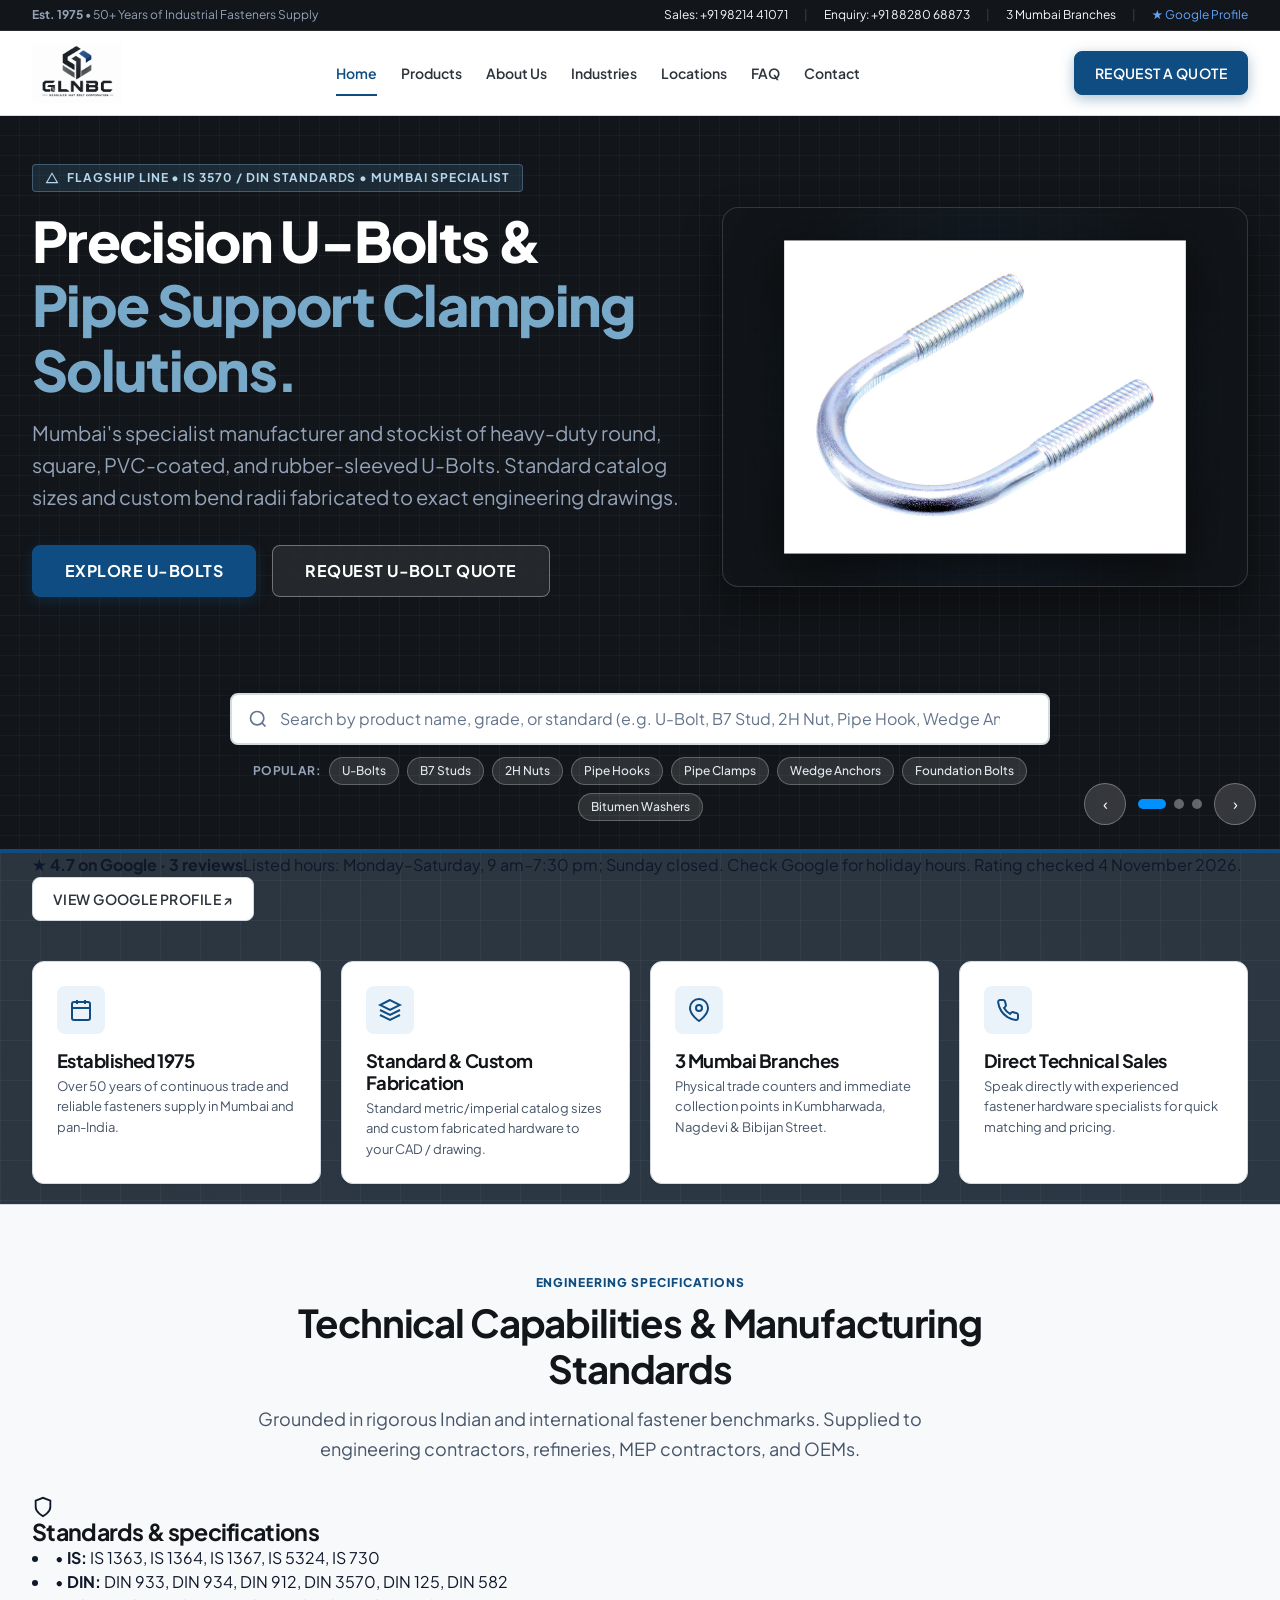
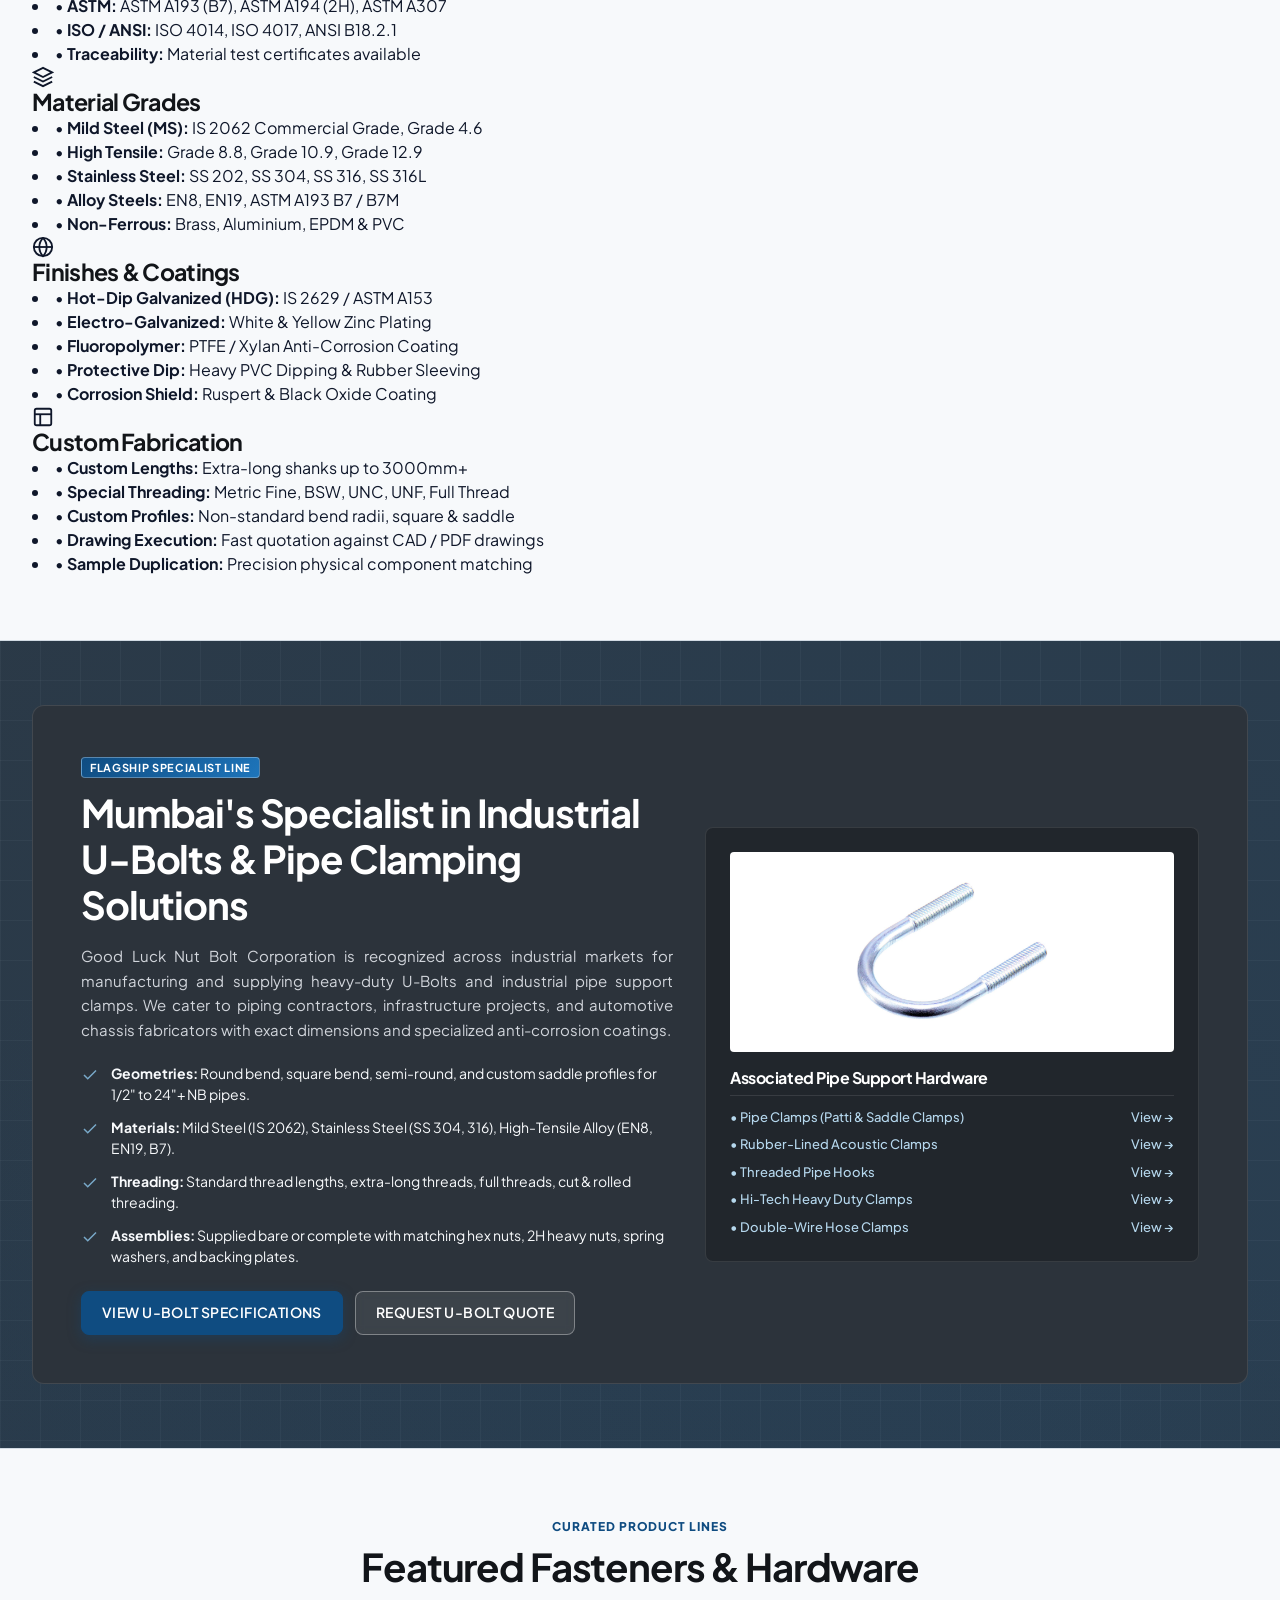
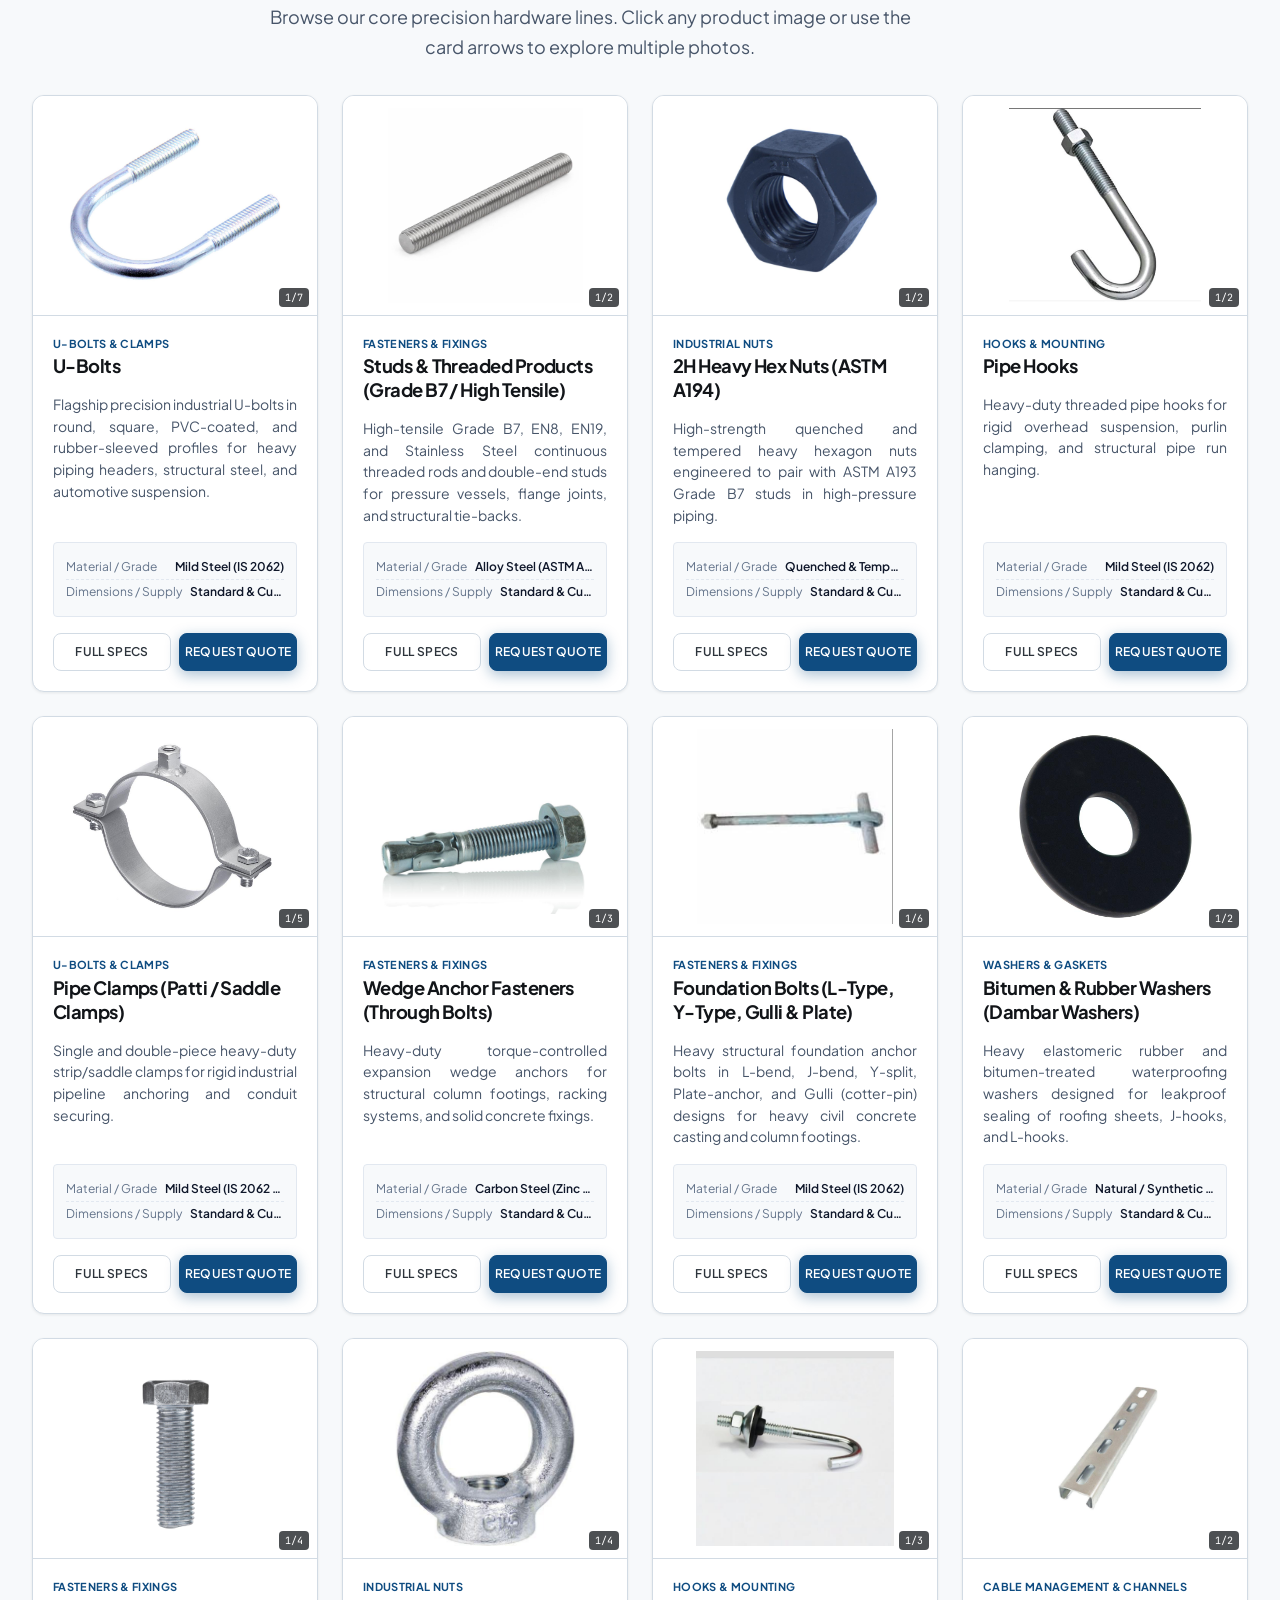
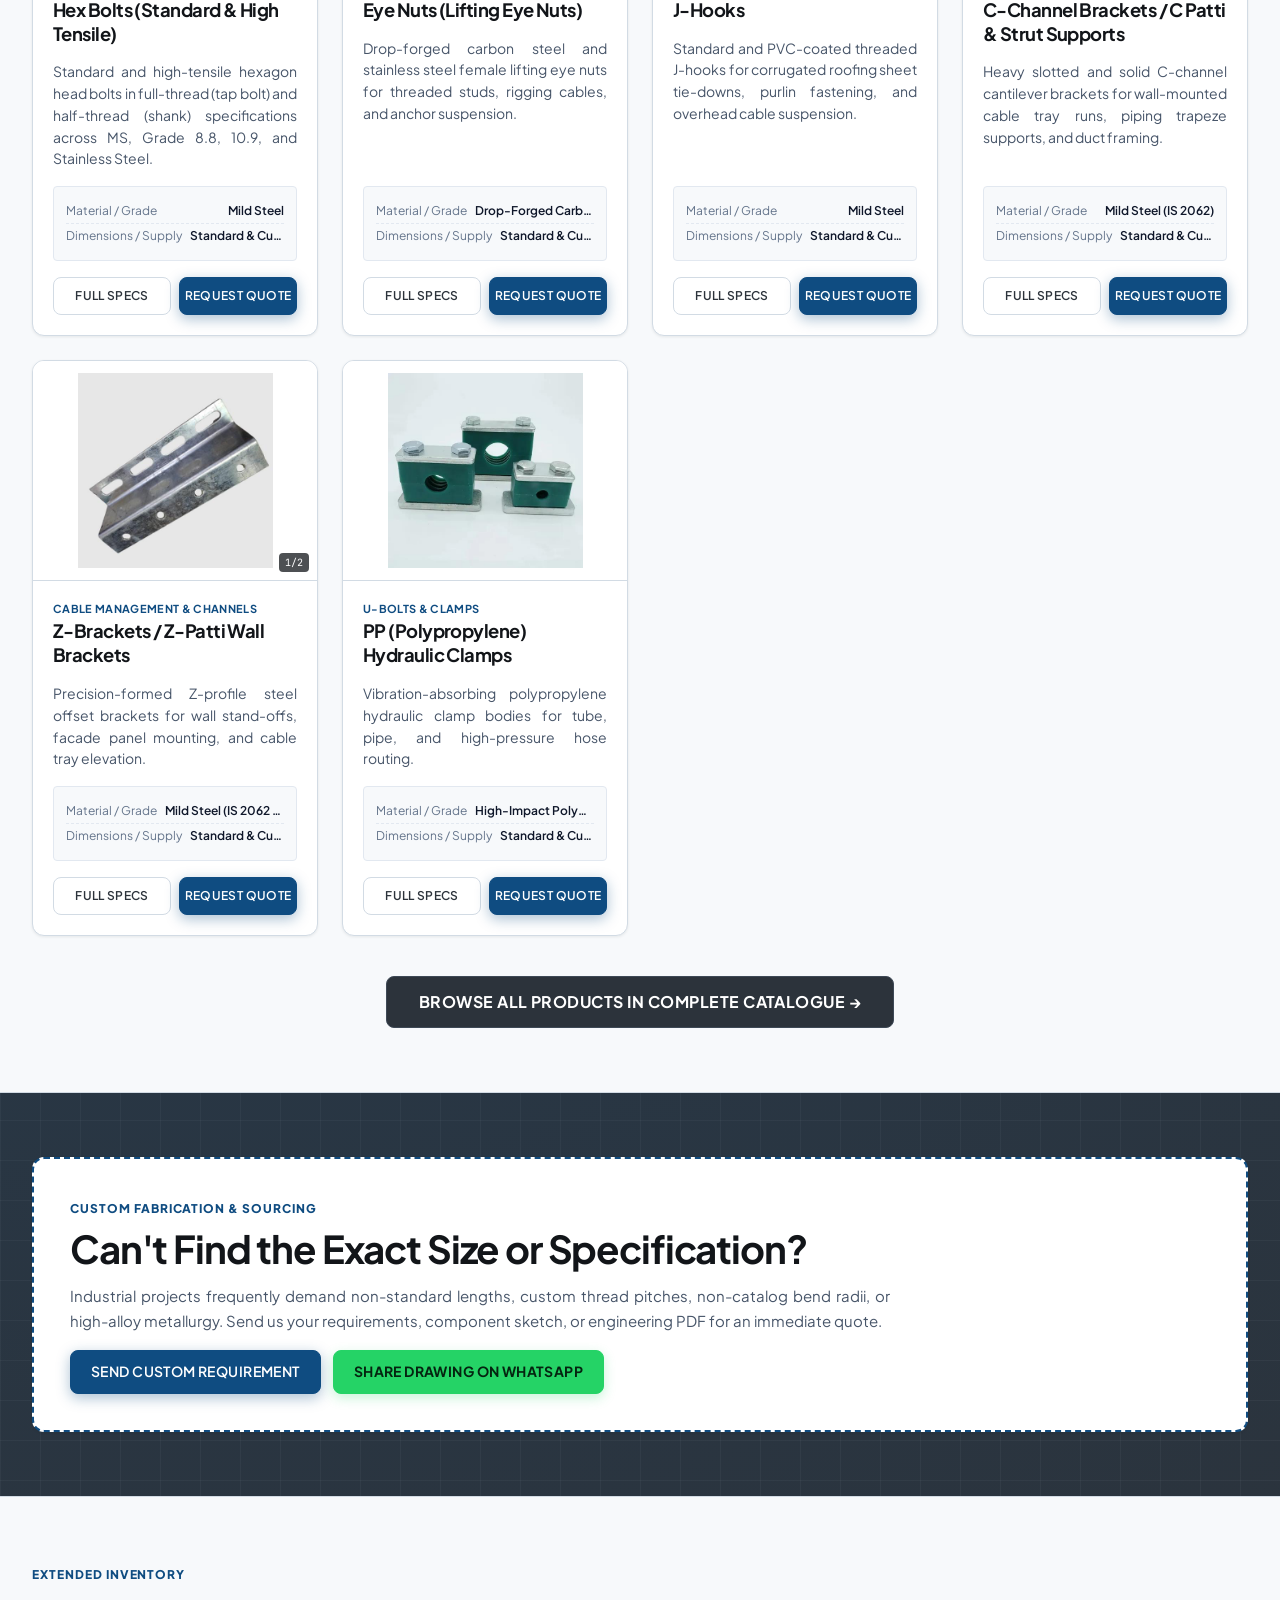
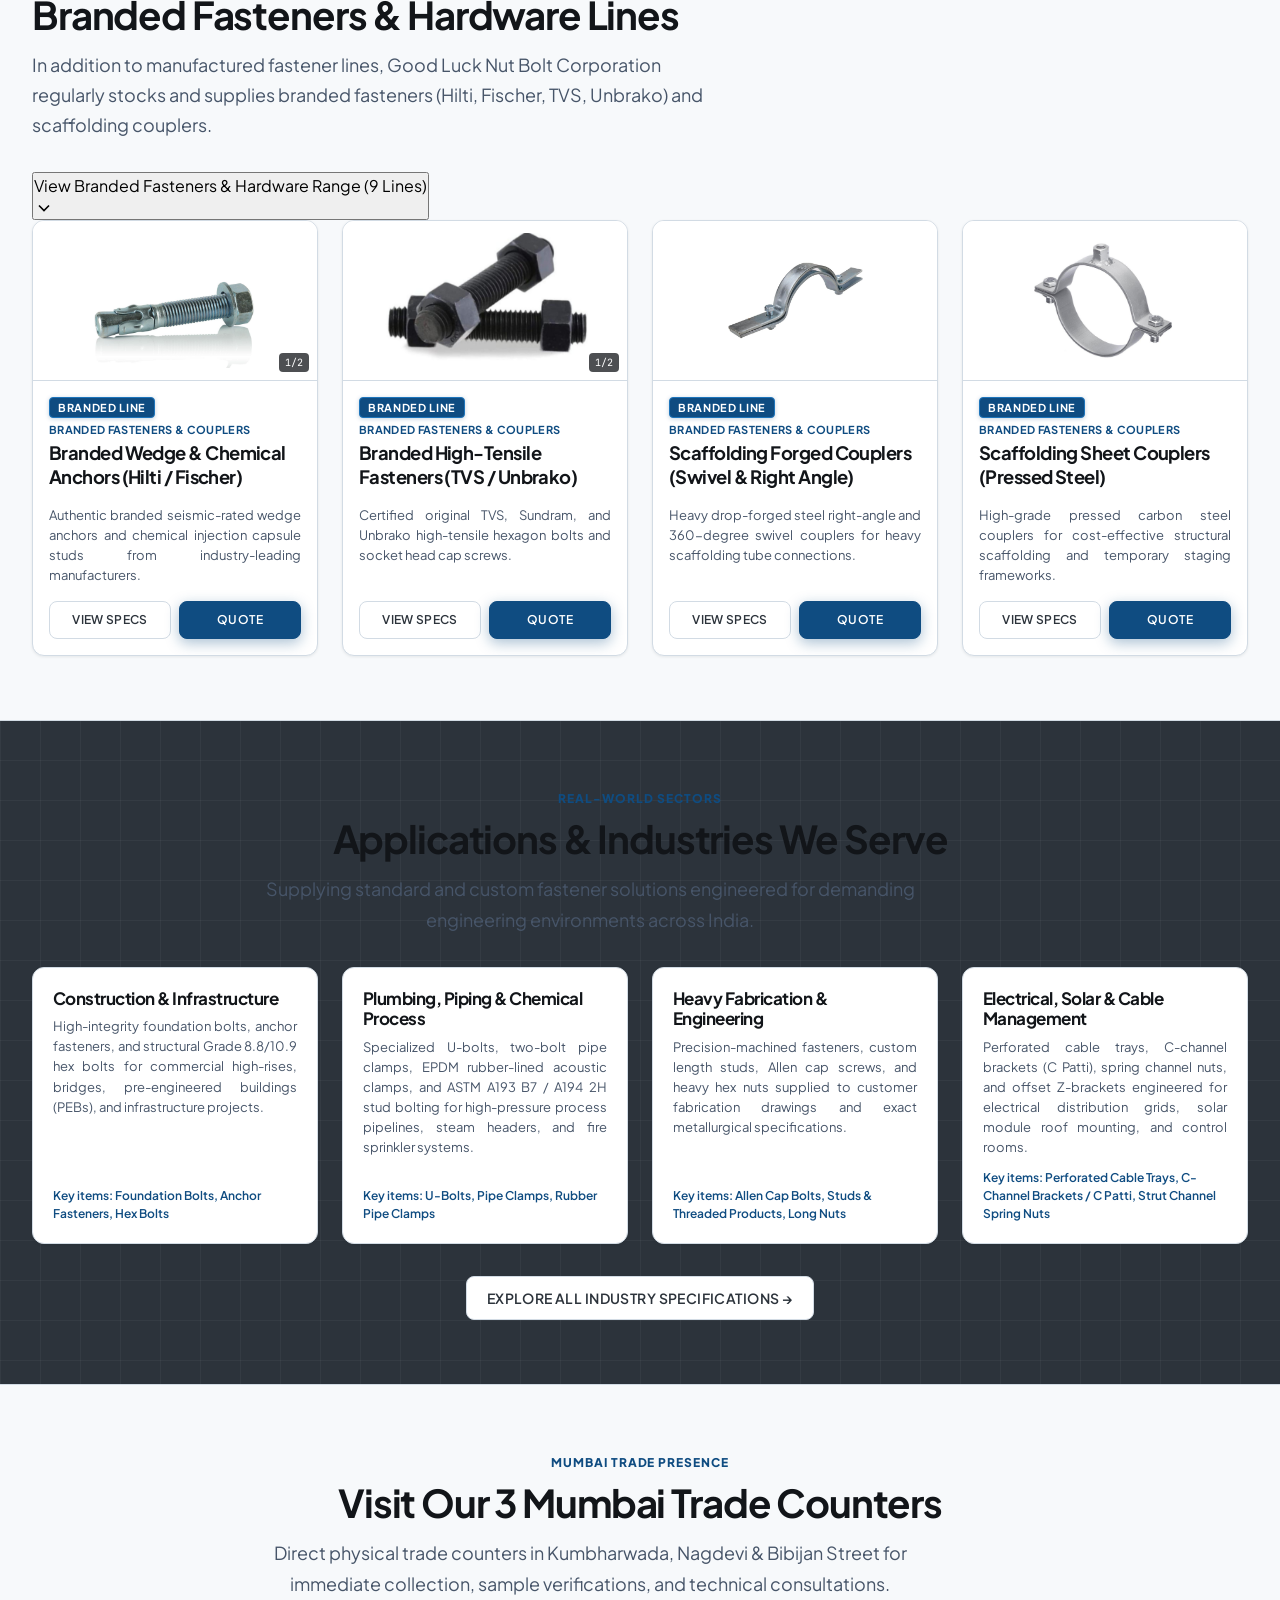
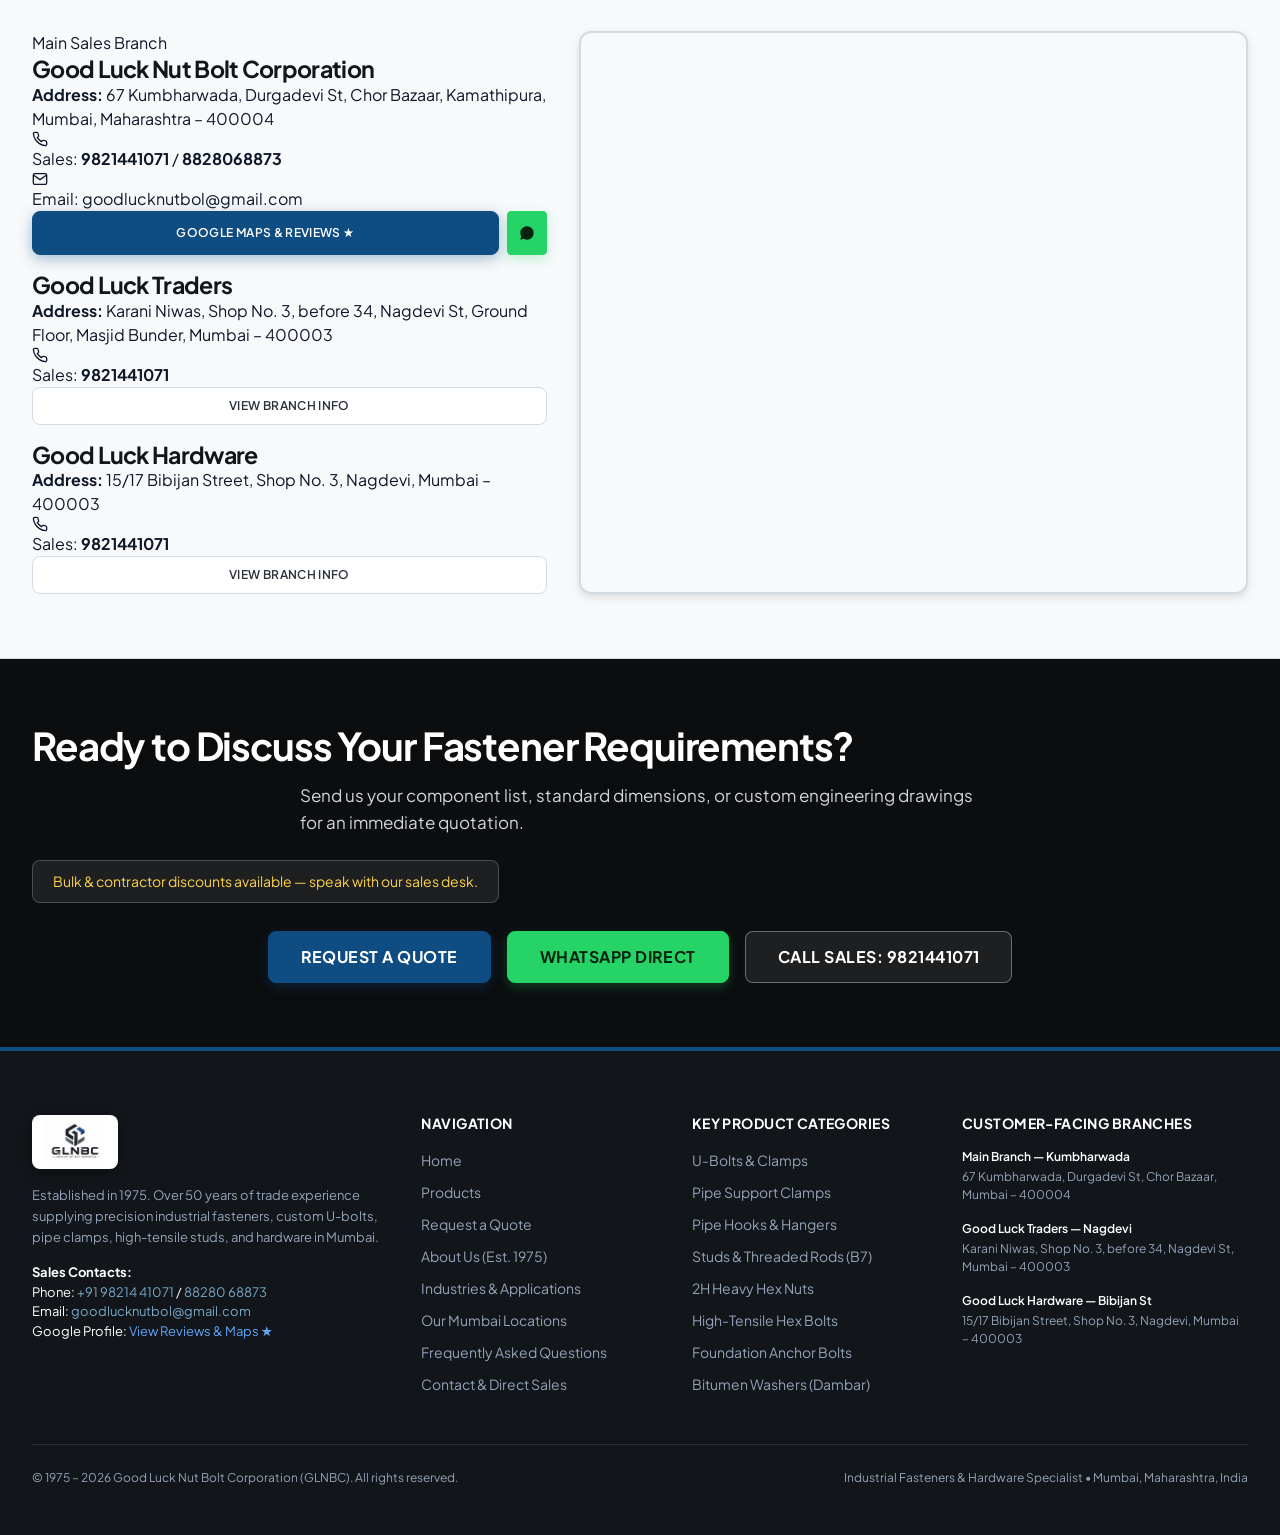
==== commit 8afa37b0: "Refresh homepage and business profile" ====
--- a/index.html
+++ b/index.html
@@ -32,7 +32,7 @@
     "description": "Mumbai's trusted industrial fasteners, U-bolts, clamps, studs, and custom hardware supplier.",
     "telephone": "+91-9821441071",
     "email": "goodlucknutbol@gmail.com",
-    "url": "https://share.google/fnx7M4NKP5fzHsoLj",
+    "url": "https://share.google/hFtLFiSH9dYBeKDcI",
     "address": {
       "@type": "PostalAddress",
       "streetAddress": "67 Kumbharwada, Durgadevi St, Chor Bazaar, Kamathipura",
@@ -71,7 +71,7 @@
         <span style="opacity: 0.3;">|</span>
         <a href="locations.html">3 Mumbai Branches</a>
         <span style="opacity: 0.3;">|</span>
-        <a href="https://share.google/fnx7M4NKP5fzHsoLj" target="_blank" rel="noopener noreferrer" style="color: #60A5FA;">★ Google Profile</a>
+        <a href="https://share.google/hFtLFiSH9dYBeKDcI" target="_blank" rel="noopener noreferrer" style="color: #60A5FA;">★ Google Profile</a>
       </div>
     </div>
   </div>
@@ -117,7 +117,7 @@
 
     <div class="mobile-nav-links">
       <a href="index.html" class="mobile-nav-link active">Home</a>
-      <a href="products.html" class="mobile-nav-link">Products <span>45 Items</span></a>
+      <a href="products.html" class="mobile-nav-link">Products</a>
       <a href="about.html" class="mobile-nav-link">About Us <span>50+ Years</span></a>
       <a href="industries.html" class="mobile-nav-link">Industries & Applications</a>
       <a href="locations.html" class="mobile-nav-link">3 Mumbai Locations</a>
@@ -128,7 +128,7 @@
     <div style="margin-top: auto; display: flex; flex-direction: column; gap: 10px;">
       <a href="request-a-quote.html" class="btn btn-primary btn-lg w-full">Get a Quote</a>
       <button type="button" class="btn btn-whatsapp btn-lg w-full" onclick="openWhatsAppQuote()">WhatsApp Us</button>
-      <a href="https://share.google/fnx7M4NKP5fzHsoLj" target="_blank" rel="noopener noreferrer" class="btn btn-outline btn-sm w-full" style="text-align: center;">View Google Profile ★</a>
+      <a href="https://share.google/hFtLFiSH9dYBeKDcI" target="_blank" rel="noopener noreferrer" class="btn btn-outline btn-sm w-full" style="text-align: center;">View Google Profile ★</a>
       <div style="font-size: 12px; color: var(--color-grey-muted); text-align: center; margin-top: 4px;">
         Sales: +91 98214 41071 / 88280 68873
       </div>
@@ -184,12 +184,12 @@
                 Supplying refinery-grade ASTM A193 Grade B7 studs, 2H heavy hex nuts, DIN 933/934 hex bolts, and high-tensile fasteners to infrastructure, MEP, petrochemical, and construction projects across India.
               </p>
               <div class="hero-actions">
-                <a href="products.html" class="btn btn-lg btn-primary" data-track="hero_view_products">Browse All 45 Products</a>
+                <a href="products.html" class="btn btn-lg btn-primary" data-track="hero_view_products">Browse All Products</a>
                 <a href="request-a-quote.html" class="btn btn-lg btn-outline-white">Instant Quote</a>
               </div>
             </div>
             <div class="hero-slide-media">
-              <img src="assets/images/products/astm%20a193%20grade%20b7%20studs.jpg" alt="ASTM A193 Grade B7 Studs and High Tensile Fasteners" loading="lazy">
+              <img src="assets/images/products/studs%20threaded.jpg" alt="Threaded stud" loading="lazy">
             </div>
           </div>
         </div>
@@ -257,6 +257,8 @@
       </div>
     </section>
 
+    <section class="google-profile-strip" aria-label="Google business profile"><div class="container google-profile-inner"><div><strong>★ 4.7 on Google · 3 reviews</strong><span>Listed hours: Monday–Saturday, 9 am–7:30 pm; Sunday closed. Check Google for holiday hours. Rating checked 4 November 2026.</span></div><a class="btn btn-outline" href="https://share.google/hFtLFiSH9dYBeKDcI" target="_blank" rel="noopener noreferrer">View Google profile ↗</a></div></section>
+
     <!-- 4-Pillar Trust Highlights (Redesigned & Prominently Placed Below Hero) -->
     <section class="section" style="padding: 40px 0 20px 0;">
       <div class="container">
@@ -318,7 +320,7 @@
               <div class="technical-icon-box">
                 <svg width="22" height="22" viewBox="0 0 24 24" fill="none" stroke="currentColor" stroke-width="2"><path d="M12 22s8-4 8-10V5l-8-3-8 3v7c0 6 8 10 8 10z"></path></svg>
               </div>
-              <h3 class="technical-card-title">Guaranteed Standards</h3>
+              <h3 class="technical-card-title">Standards & specifications</h3>
             </div>
             <ul class="technical-spec-list">
               <li><span class="technical-bullet">•</span> <strong>IS:</strong> IS 1363, IS 1364, IS 1367, IS 5324, IS 730</li>
@@ -442,7 +444,7 @@
                 <a href="product.html?p=hi-tech-clamps" style="color: #B5D7ED; font-size: 13px; font-weight: 500; display: flex; justify-content: space-between;">
                   <span>• Hi-Tech Heavy Duty Clamps</span> <span>View →</span>
                 </a>
-                <a href="product.html?p=double-wire-hose-clamp" style="color: #B5D7ED; font-size: 13px; font-weight: 500; display: flex; justify-content: space-between;">
+                <a href="product.html?p=double-wire-hose-clamps" style="color: #B5D7ED; font-size: 13px; font-weight: 500; display: flex; justify-content: space-between;">
                   <span>• Double-Wire Hose Clamps</span> <span>View →</span>
                 </a>
               </div>
@@ -471,7 +473,7 @@
         <!-- Direct Link to Complete 45-Product Catalogue -->
         <div style="text-align: center; margin-top: 40px;">
           <a href="products.html" class="btn btn-lg btn-secondary">
-            Browse All 45 Products in Complete Catalogue →
+            Browse All Products in Complete Catalogue →
           </a>
         </div>
       </div>
@@ -580,7 +582,7 @@
                 </div>
               </div>
               <div style="margin-top: auto; display: flex; gap: 8px;">
-                <a href="https://share.google/fnx7M4NKP5fzHsoLj" target="_blank" rel="noopener noreferrer" class="btn btn-sm btn-primary w-full">Google Maps & Reviews ★</a>
+                <a href="https://share.google/hFtLFiSH9dYBeKDcI" target="_blank" rel="noopener noreferrer" class="btn btn-sm btn-primary w-full">Google Maps & Reviews ★</a>
                 <button type="button" class="btn btn-sm btn-whatsapp btn-icon-only" onclick="openWhatsAppQuote()" title="WhatsApp Main Branch">
                   <svg width="16" height="16" viewBox="0 0 24 24" fill="currentColor"><path d="M12 2C6.48 2 2 6.48 2 12c0 1.82.49 3.53 1.34 5L2 22l5.16-1.32C8.6 21.52 10.25 22 12 22c5.52 0 10-4.48 10-10S17.52 2 12 2z"/></svg>
                 </button>
@@ -673,7 +675,7 @@
             <strong>Sales Contacts:</strong><br>
             Phone: <a href="tel:9821441071" style="color: #79A9C9;">+91 98214 41071</a> / <a href="tel:8828068873" style="color: #79A9C9;">88280 68873</a><br>
             Email: <a href="mailto:goodlucknutbol@gmail.com" style="color: #79A9C9;">goodlucknutbol@gmail.com</a><br>
-            Google Profile: <a href="https://share.google/fnx7M4NKP5fzHsoLj" target="_blank" rel="noopener noreferrer" style="color: #60A5FA;">View Reviews & Maps ★</a>
+            Google Profile: <a href="https://share.google/hFtLFiSH9dYBeKDcI" target="_blank" rel="noopener noreferrer" style="color: #60A5FA;">View Reviews & Maps ★</a>
           </div>
         </div>
 
@@ -682,7 +684,7 @@
           <h4 class="footer-col-title">Navigation</h4>
           <ul class="footer-links">
             <li><a href="index.html" class="footer-link">Home</a></li>
-            <li><a href="products.html" class="footer-link">Products (45 Lines)</a></li>
+            <li><a href="products.html" class="footer-link">Products</a></li>
             <li><a href="request-a-quote.html" class="footer-link">Request a Quote</a></li>
             <li><a href="about.html" class="footer-link">About Us (Est. 1975)</a></li>
             <li><a href="industries.html" class="footer-link">Industries & Applications</a></li>
@@ -767,7 +769,13 @@
         'pipe-clamps',
         'wedge-anchor',
         'foundation-bolts',
-        'bitumen-washers'
+        'bitumen-washers',
+        'hex-bolts',
+        'eye-nuts',
+        'j-hooks',
+        'c-channel-brackets',
+        'z-brackets',
+        'pp-clamps'
       ];
 
       const featuredGrid = document.getElementById('home-featured-grid');
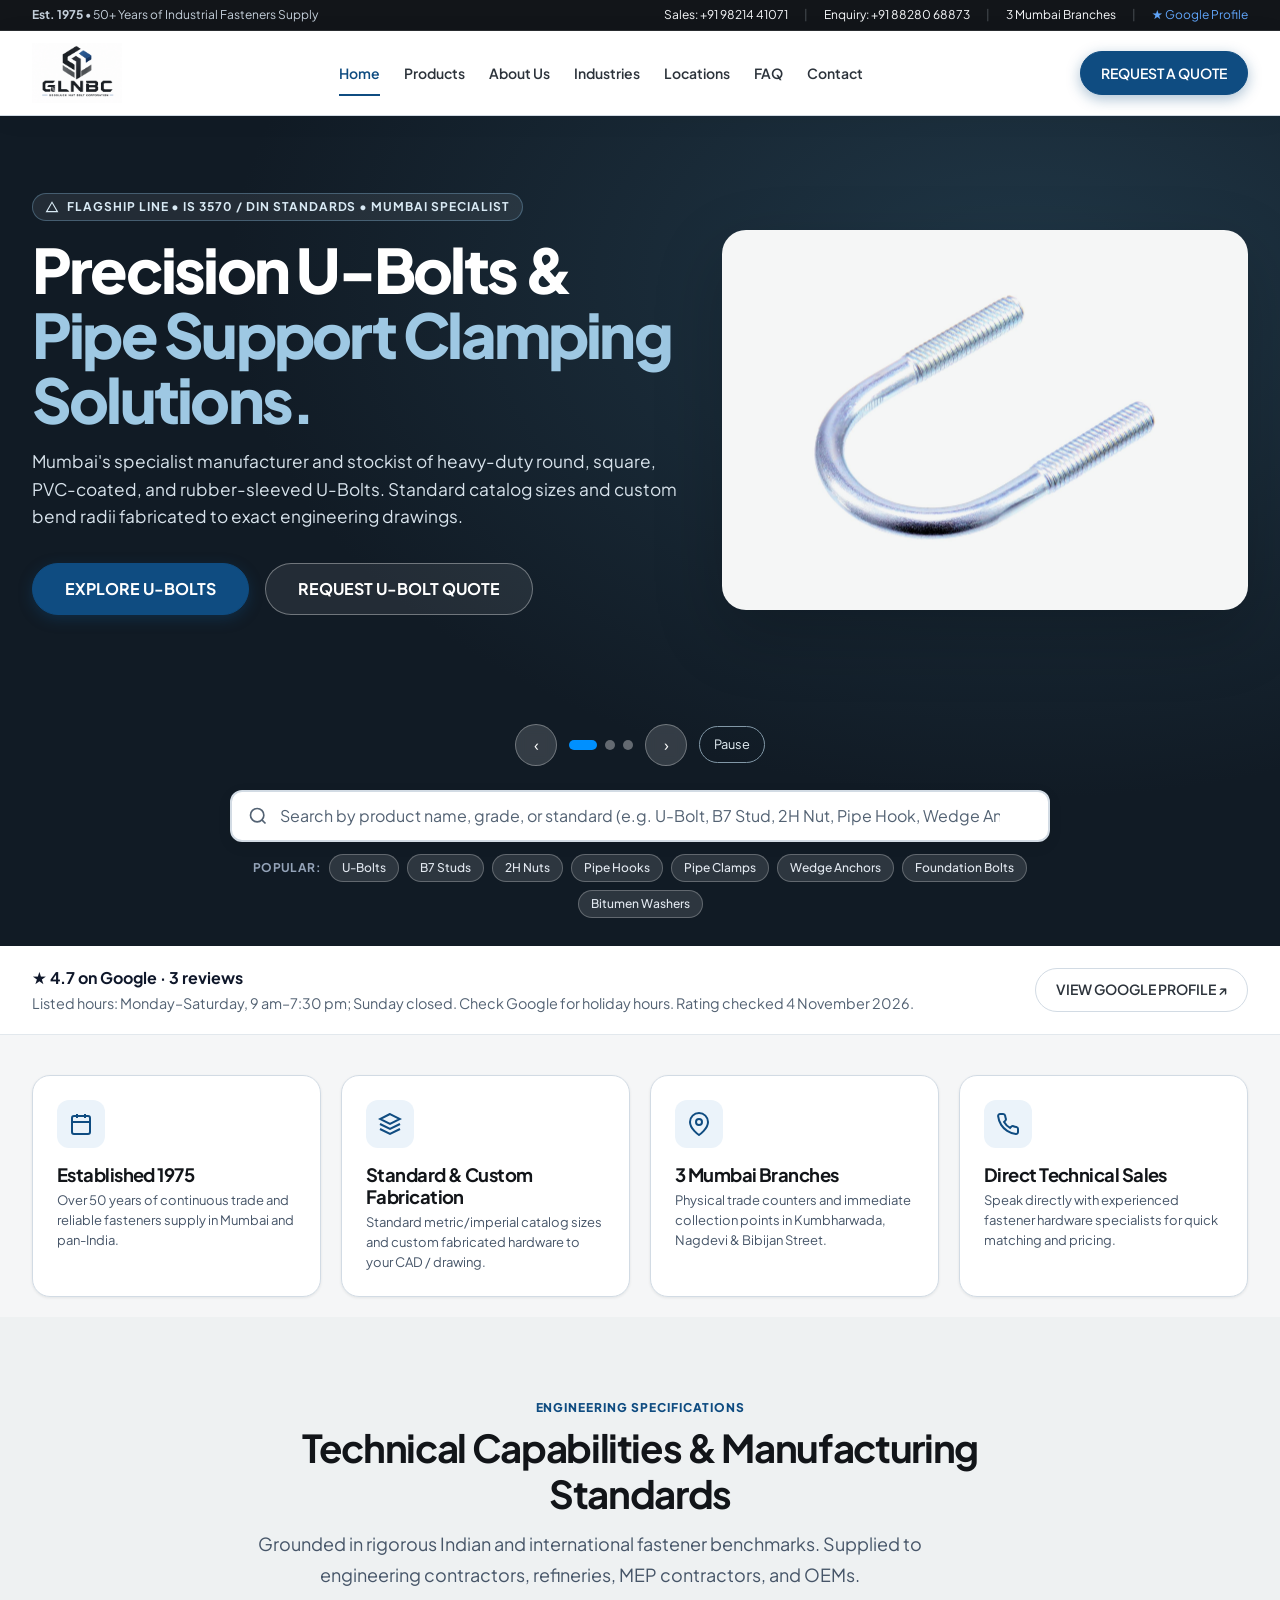
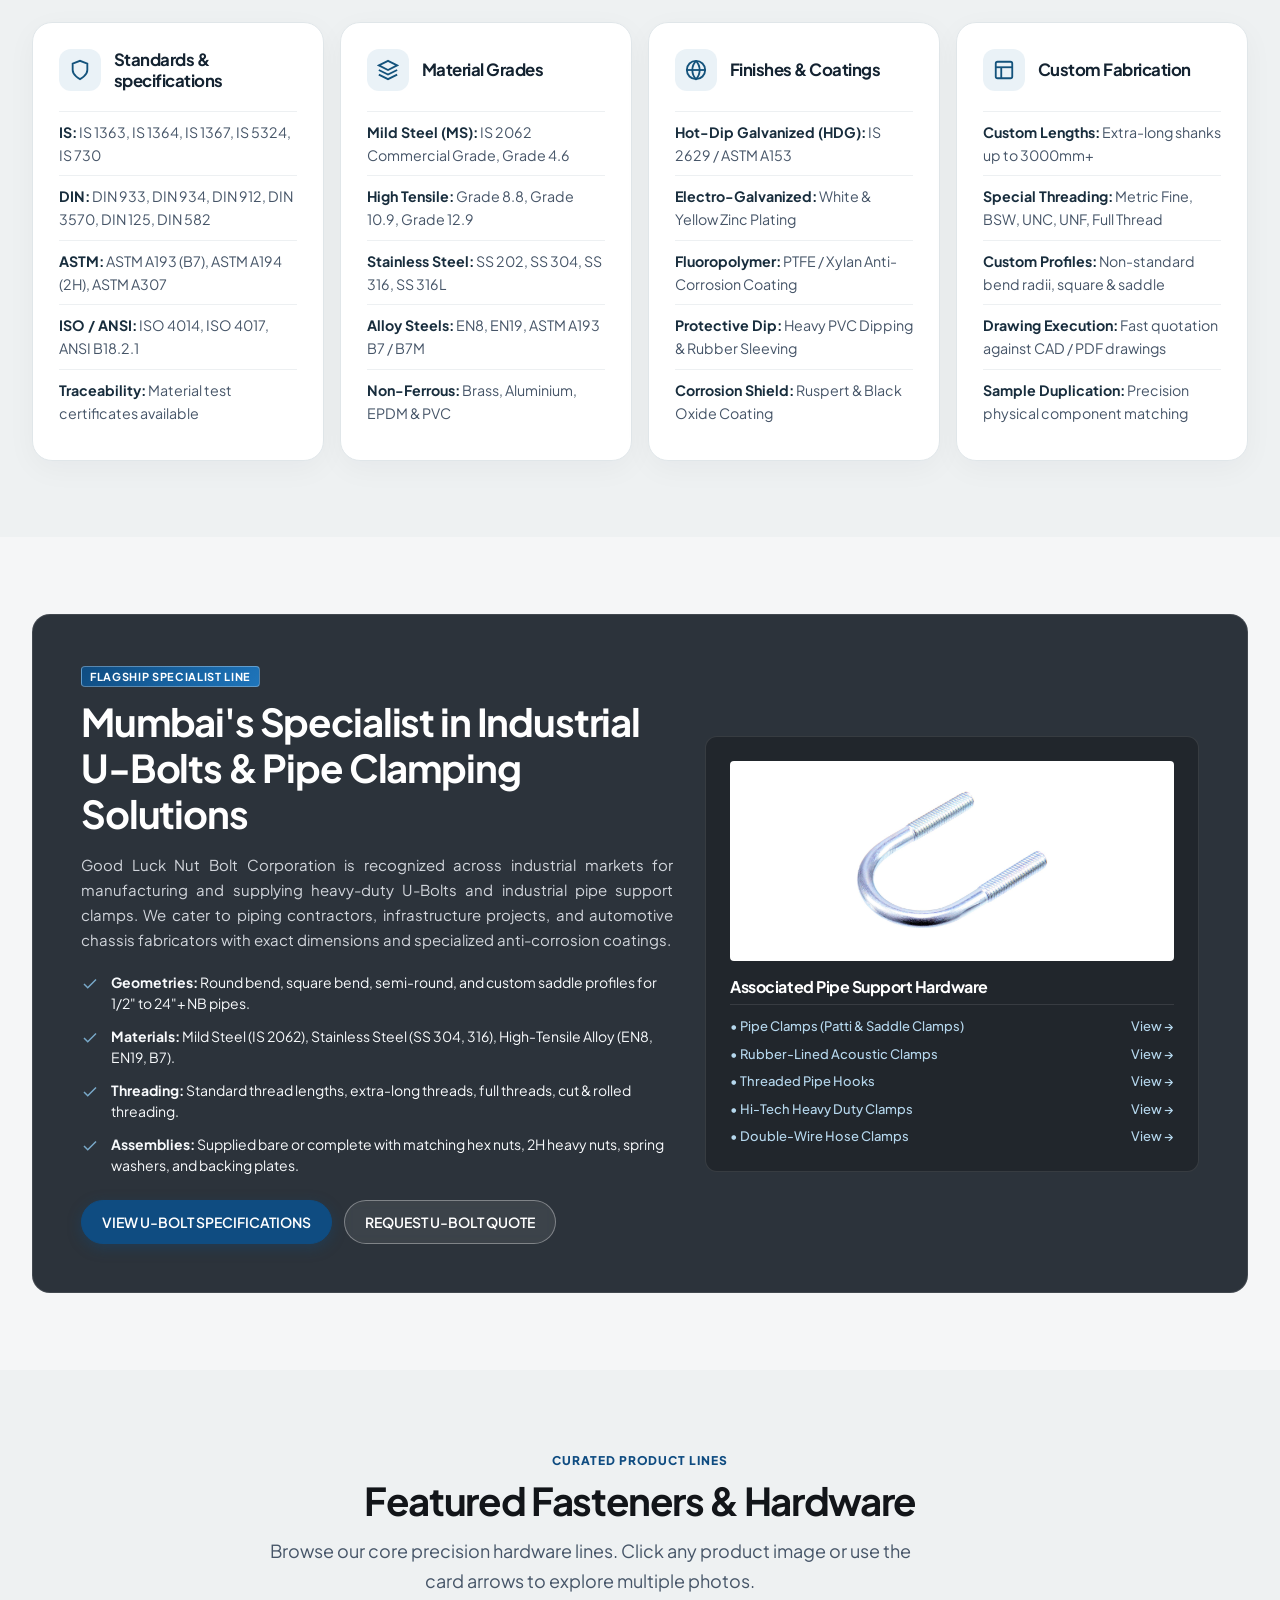
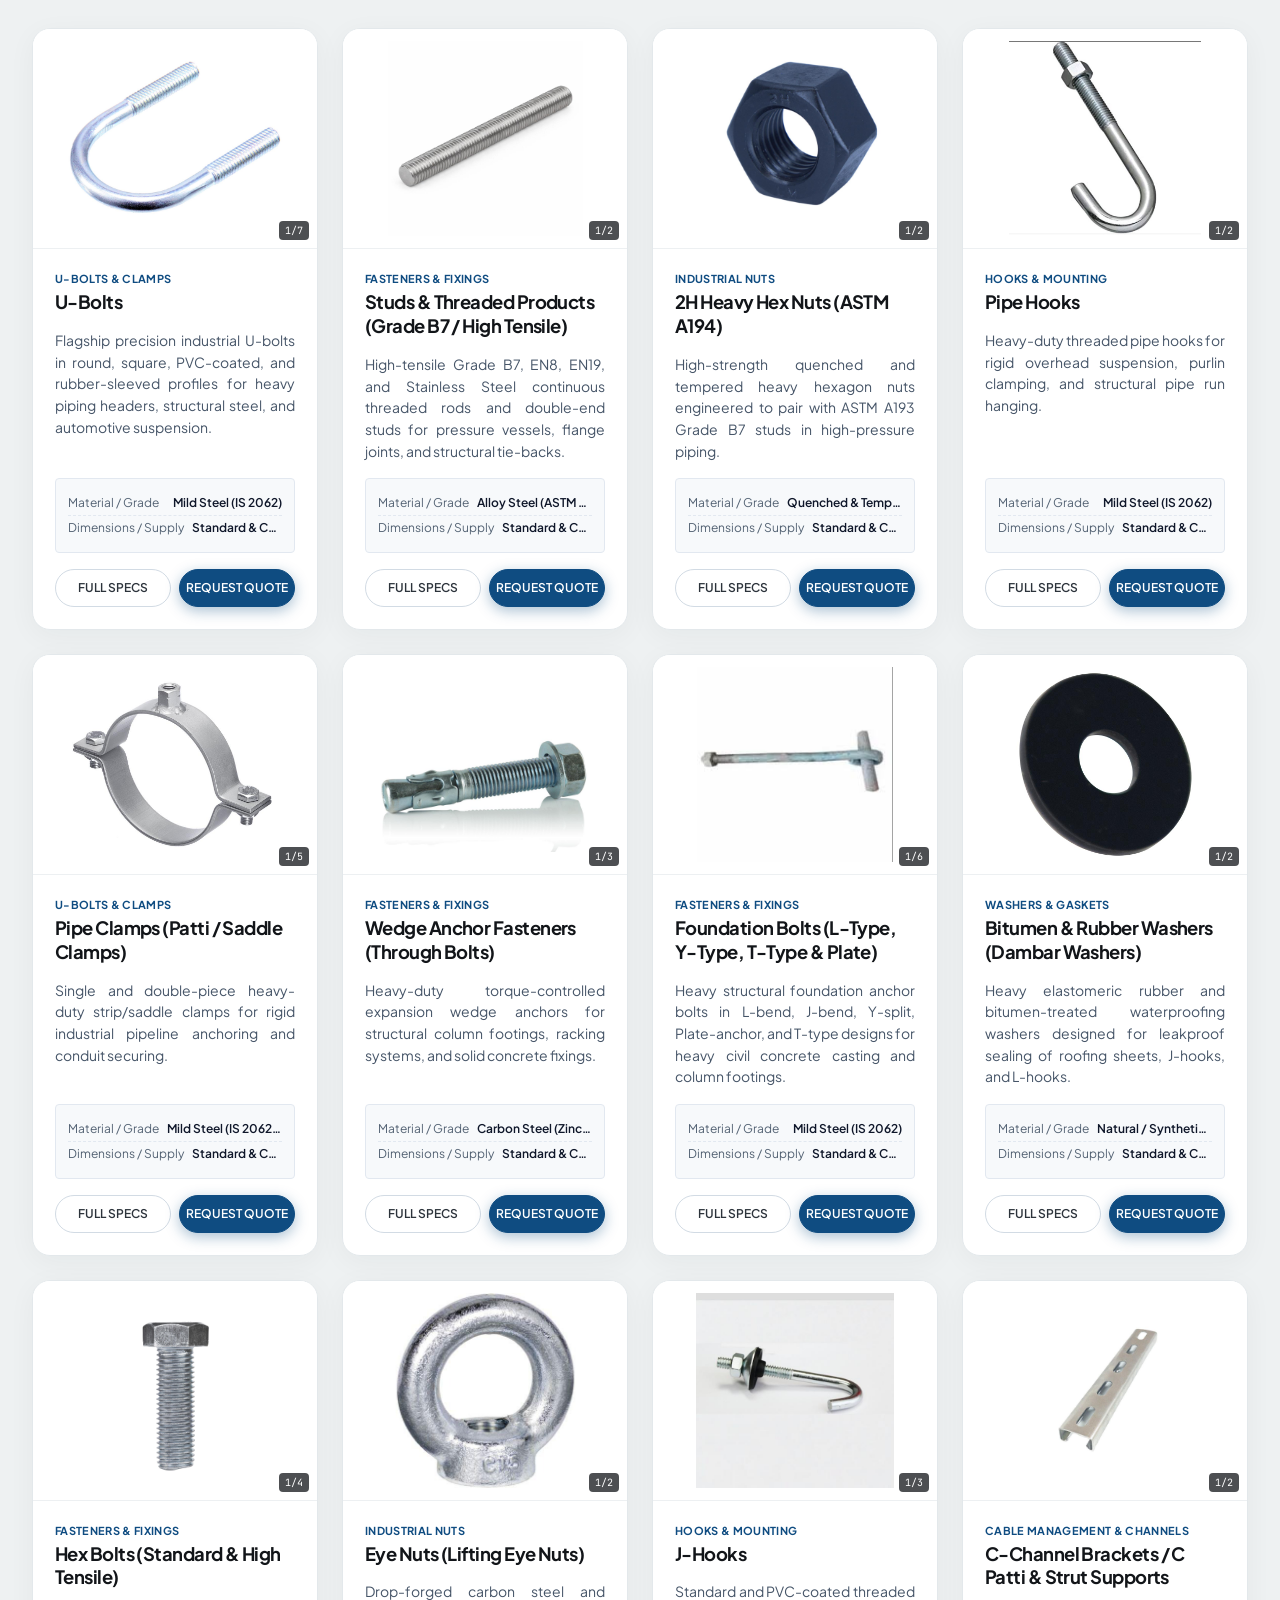
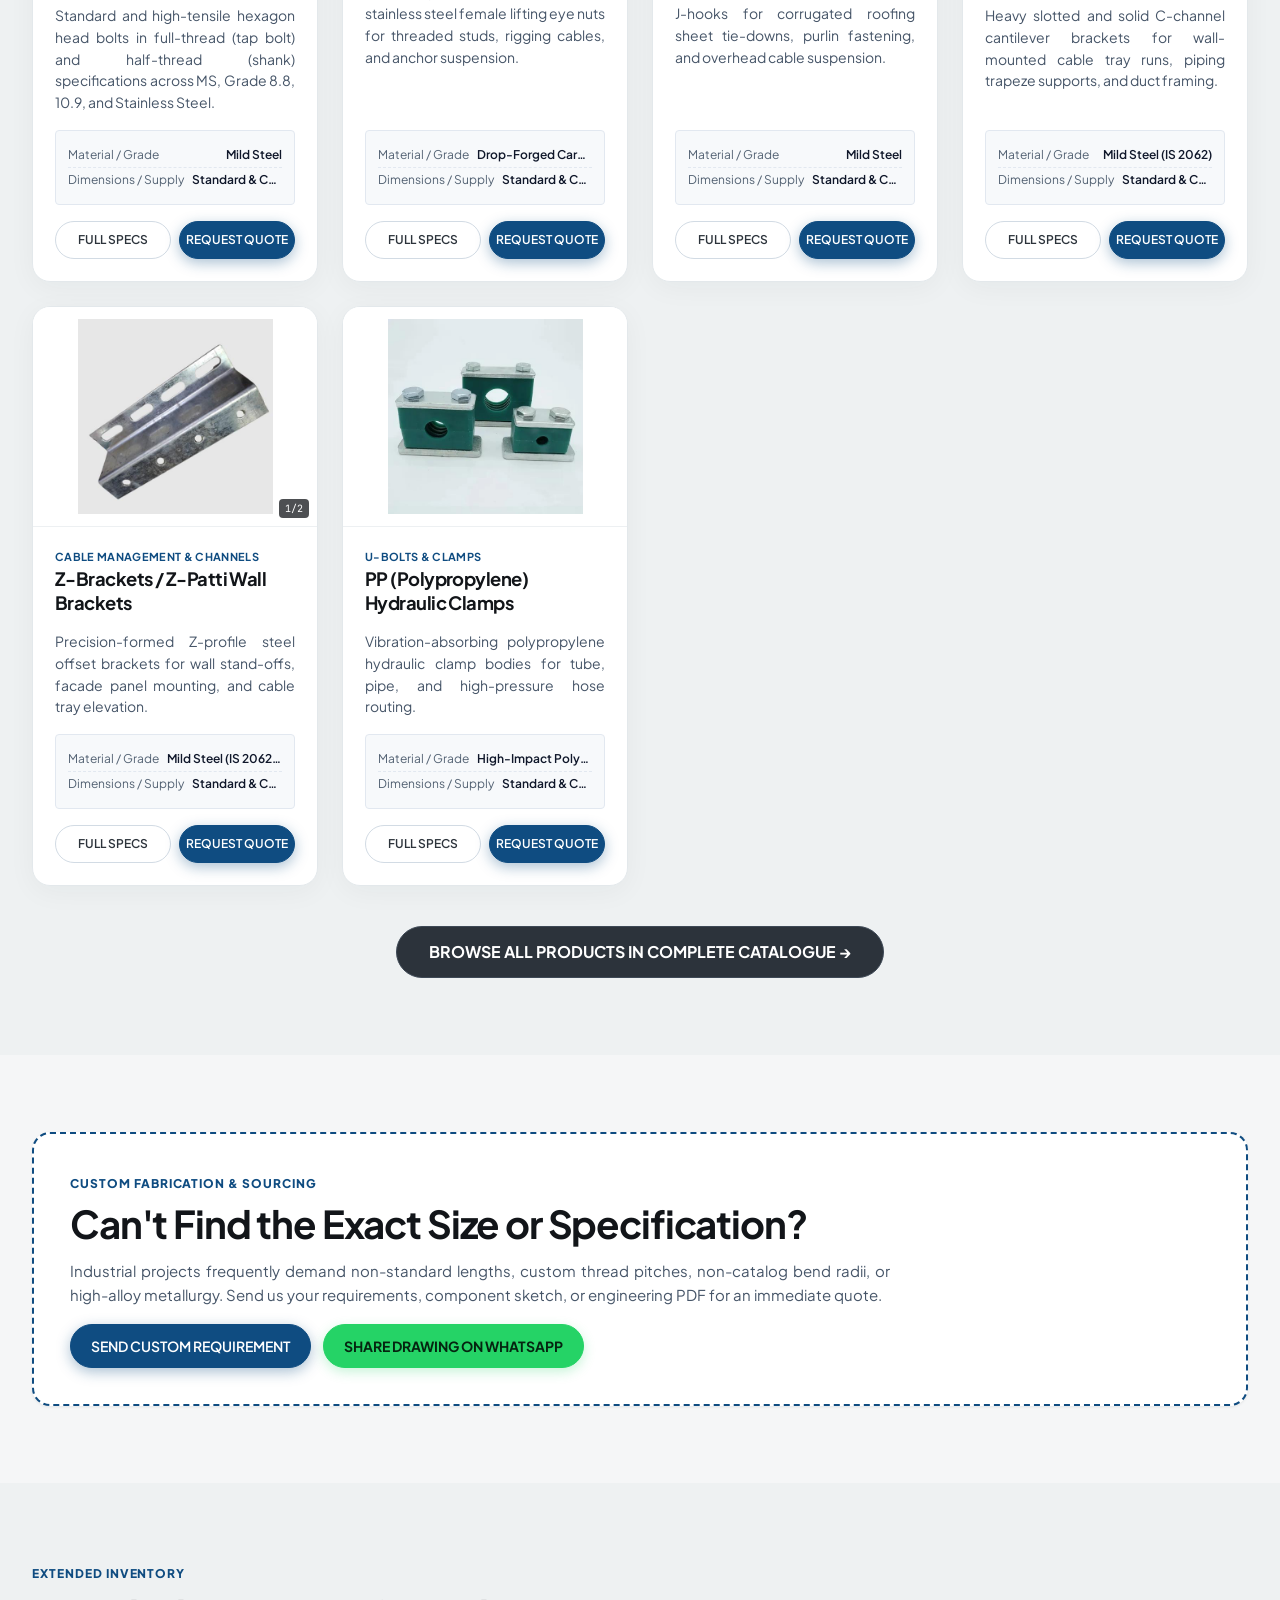
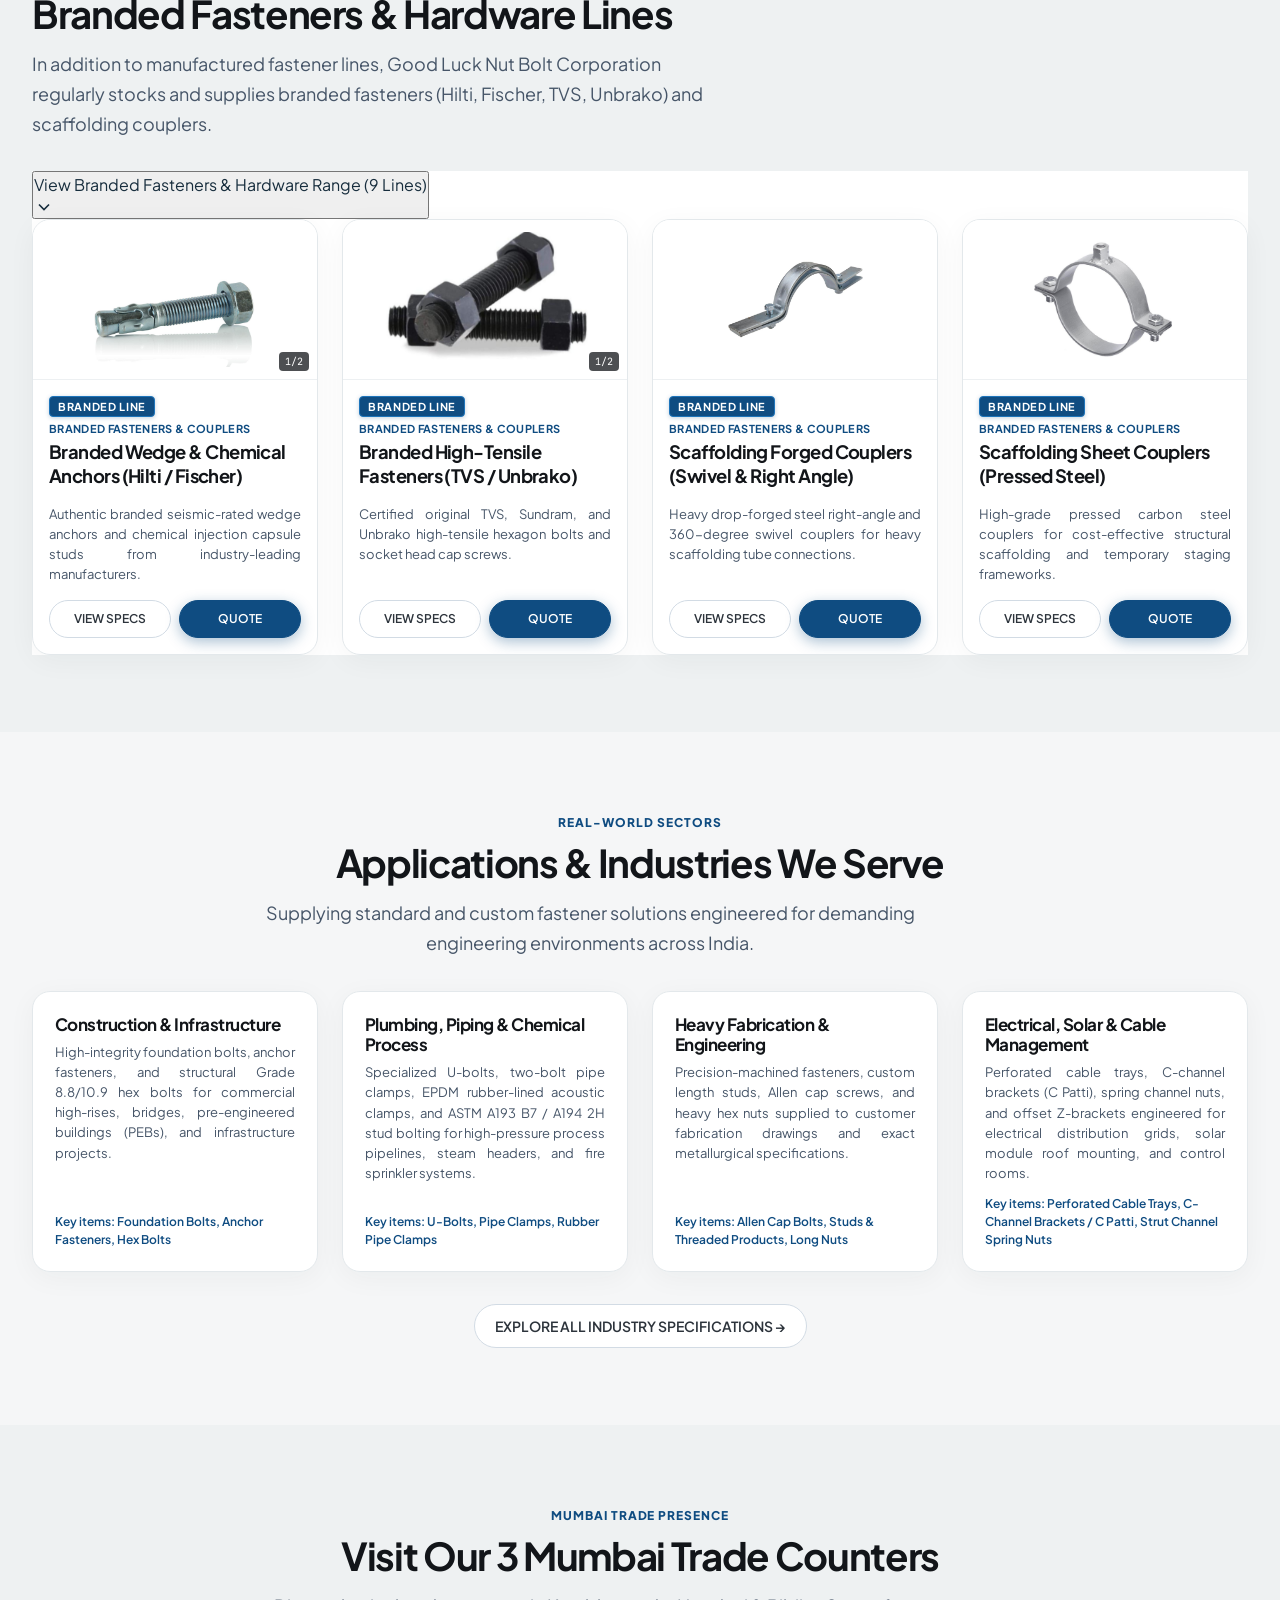
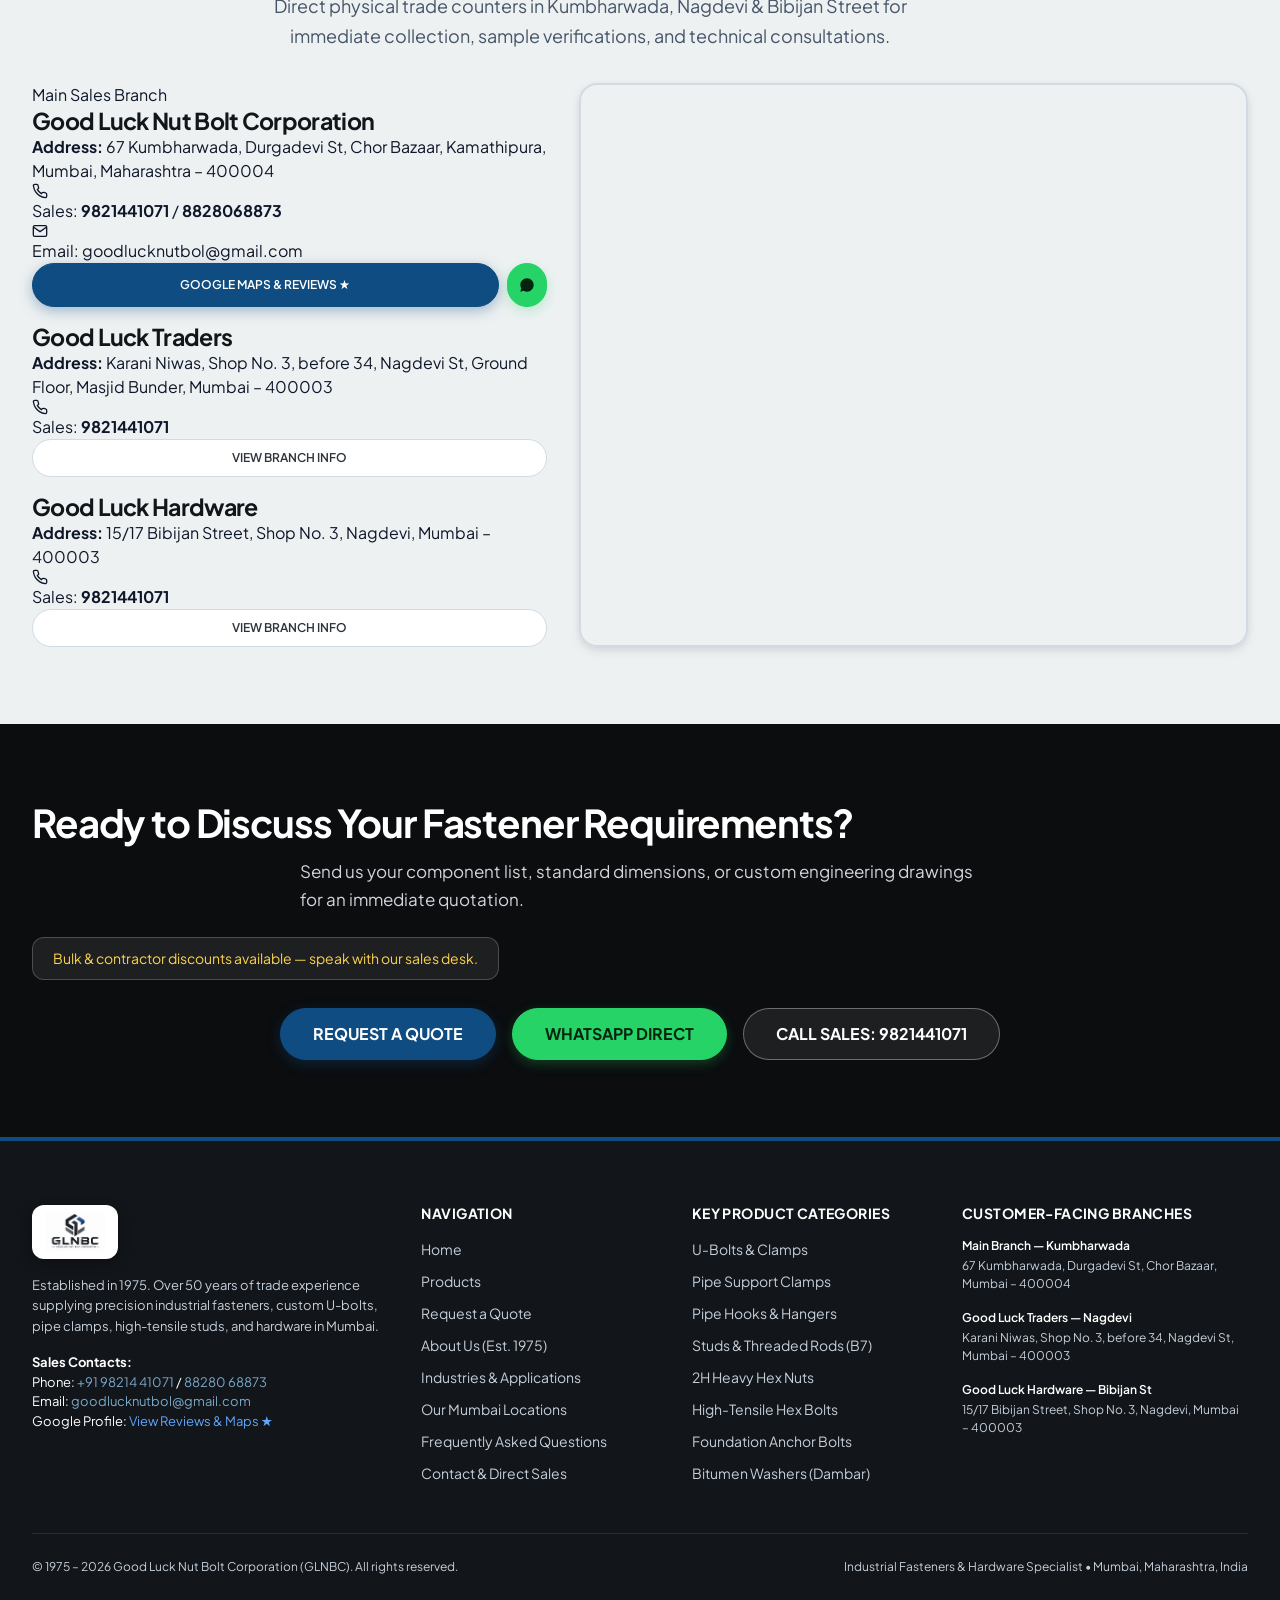
==== commit 06dff289: "Add pause button to slideshow controls" ====
--- a/index.html
+++ b/index.html
@@ -232,6 +232,7 @@
           <button type="button" class="hero-dot" aria-label="Slide 3"></button>
         </div>
         <button type="button" class="hero-arrow-btn hero-next-btn" aria-label="Next Slide">›</button>
+        <button type="button" class="hero-pause-btn" aria-label="Pause slideshow">Pause</button>
       </div>
 
       <!-- Integrated Fast Live Search Bar (UI Reference 1) -->
--- a/assets/css/layout.css
+++ b/assets/css/layout.css
@@ -466,3 +466,86 @@
     padding-bottom: var(--bottom-bar-height);
   }
 }
+
+/* Refined, high-contrast surfaces and catalogue navigation */
+:root { --color-text-muted:#465568; --color-text-dim:#c4cfda; --color-grey-muted:#536273; --radius-md:12px; --radius-lg:18px; --radius-xl:24px; }
+.bg-cad-steel { background:#f5f6f7; background-image:none; }
+.bg-blueprint { background:#111b25; background-image:radial-gradient(ellipse at 80% 20%,#203747 0%,transparent 55%); }
+.site-header { background:rgba(255,255,255,.97); box-shadow:0 3px 24px rgba(15,23,42,.05); }
+.btn { border-radius:999px; letter-spacing:0; }
+.hero-slider-wrapper { border-bottom:0; }
+.hero-slide { padding:clamp(48px,6vw,88px) 0; }
+.hero-title { font-size:clamp(2.4rem,4.8vw,4.6rem); letter-spacing:-.045em; line-height:1.06; }
+.hero-title span { color:#9ec8e3; }
+.hero-subtitle { color:#d7e2eb; font-size:clamp(1rem,1.35vw,1.18rem); }
+.hero-slide-media { background:#f5f6f6; border:0; box-shadow:0 24px 70px rgba(0,0,0,.2); }
+.hero-slide-media img { filter:none; mix-blend-mode:multiply; }
+.hero-badge { color:#d9eaf5; background:rgba(255,255,255,.08); border-radius:999px; }
+.google-profile-strip { background:#fff; border-bottom:1px solid #e2e8ed; }
+.google-profile-inner { min-height:88px; display:flex; align-items:center; justify-content:space-between; gap:20px; padding-top:18px; padding-bottom:18px; }
+.google-profile-inner strong,.google-profile-inner span { display:block; }
+.google-profile-inner span { color:#536273; font-size:.9rem; margin-top:3px; }
+.section { padding-top:clamp(54px,6vw,90px); padding-bottom:clamp(54px,6vw,90px); }
+.section-grey { background:#eef1f2; border:0; }
+.section-title { letter-spacing:-.035em; }
+.technical-grid { display:grid; grid-template-columns:repeat(4,minmax(0,1fr)); gap:16px; }
+.technical-card { background:#fff; border:1px solid #e0e6e9; border-radius:20px; padding:26px; box-shadow:0 8px 30px rgba(21,34,46,.04); }
+.technical-card-header { display:flex; align-items:center; gap:13px; margin-bottom:20px; }
+.technical-icon-box { width:42px; height:42px; flex:none; border-radius:12px; background:#eaf2f7; color:#14537c; display:grid; place-items:center; }
+.technical-card-title { font-size:1.05rem; line-height:1.25; color:#142331; }
+.technical-spec-list { list-style:none; margin:0; padding:0; }
+.technical-spec-list li { color:#465568; font-size:.89rem; line-height:1.6; padding:9px 0; border-top:1px solid #edf0f2; }
+.technical-spec-list strong { color:#182d3d; }
+.technical-bullet { display:none; }
+.catalogue-layout { display:grid; gap:26px; }
+.catalogue-filters { padding:26px; background:#fff; border:1px solid #e0e6e9; border-radius:20px; box-shadow:0 10px 35px rgba(22,39,53,.04); }
+.filter-heading { display:flex; justify-content:space-between; align-items:end; gap:16px; margin-bottom:18px; }
+.filter-heading h2 { font-size:1.3rem; margin:4px 0 0; color:#142331; }
+.filter-overline { color:#386b88; font-size:.7rem; font-weight:800; letter-spacing:.12em; }
+.filter-reset { background:none; border:0; color:#12567f; font:inherit; font-size:.9rem; font-weight:700; cursor:pointer; padding:8px; }
+.category-pills { display:flex; flex-wrap:wrap; gap:8px; }
+.category-pill { border:1px solid #d9e1e7; background:#fff; border-radius:999px; padding:10px 15px; color:#273f50; font:inherit; font-size:.875rem; cursor:pointer; transition:background .2s,color .2s,border-color .2s; }
+.category-pill:hover { border-color:#14537c; }
+.category-pill.active { background:#163b54; border-color:#163b54; color:#fff; }
+.filter-material { display:flex; align-items:center; gap:12px; border-top:1px solid #edf0f2; margin-top:20px; padding-top:18px; color:#334a5a; font-size:.9rem; font-weight:700; }
+.filter-material select { width:auto; min-width:180px; min-height:42px; }
+.product-card { border-color:#e3e8eb; box-shadow:0 6px 28px rgba(23,38,49,.045); border-radius:18px; }
+.product-card:hover { transform:translateY(-3px); box-shadow:0 14px 35px rgba(23,38,49,.1); border-color:#c9d7df; }
+.product-card::before { display:none; }
+.product-card-media { background:#fff; border-color:#edf0f2; }
+.product-card-content { padding:22px; }
+.product-card-desc { color:#465568; }
+.product-image-placeholder { background:#f4f6f7; color:#526777; cursor:default; font-size:.9rem; }
+#faq-root h2 { color:#172d3d; }
+.accordion { background:#fff; border-color:#dce4e8; }
+.accordion-header { color:#172d3d; }
+.accordion-content { text-align:left !important; }
+.site-footer { --color-text-dim:#c4cfda; }
+:focus-visible { outline:3px solid #1882bf; outline-offset:3px; }
+@media(max-width:1000px) { .technical-grid { grid-template-columns:repeat(2,minmax(0,1fr)); } }
+@media(max-width:600px) { .technical-grid { grid-template-columns:1fr; } .google-profile-inner { align-items:flex-start; flex-direction:column; } .catalogue-filters { padding:20px; } .filter-material { align-items:flex-start; flex-direction:column; } .filter-material select { width:100%; } .hero-slide-media { height:260px; } .hero-slide { padding:42px 0 70px; } }
+@media(prefers-reduced-motion:reduce) { *,*::before,*::after { scroll-behavior:auto !important; transition-duration:.01ms !important; animation-duration:.01ms !important; animation-iteration-count:1 !important; } }
+
+/* Motion and responsive finishing */
+.hero-slide.active { animation: hero-entrance .65s cubic-bezier(.2,.7,.2,1) both; }
+.hero-slide.active .hero-content { animation: hero-content-in .75s cubic-bezier(.2,.7,.2,1) both; }
+@keyframes hero-entrance { from { opacity:0; } to { opacity:1; } }
+@keyframes hero-content-in { from { opacity:0; transform:translateY(16px); } to { opacity:1; transform:translateY(0); } }
+@keyframes reveal-in { from { opacity:.55; transform:translateY(12px); } to { opacity:1; transform:translateY(0); } }
+.is-revealed { animation: reveal-in .55s cubic-bezier(.2,.7,.2,1) both; }
+.hero-slider-controls { position:relative; inset:auto; transform:none; justify-content:center; padding:0 0 24px; }
+.hero-pause-btn { color:#e5f0f5; background:transparent; border:1px solid #8298a7; border-radius:999px; padding:8px 14px; cursor:pointer; font:inherit; font-size:.8rem; }
+.drawing-note { margin:24px 0; padding:20px; background:#edf4f7; color:#213f51; border-radius:14px; }
+.drawing-note p,.quote-actions p { margin-top:5px; color:#465568; font-size:.9rem; }
+.quote-actions { margin-top:24px; }
+@media (max-width: 600px) {
+  .hero-title { font-size:clamp(2rem,9vw,2.8rem); overflow-wrap:anywhere; }
+  .hero-actions .btn { width:100%; white-space:normal; text-align:center; }
+  .hero-slider-controls { position:relative; inset:auto; transform:none; }
+  .contact-grid-layout > div:first-child { grid-template-columns:minmax(0,1fr) !important; }
+  #contact-quick-form .btn, .quote-actions .btn { width:100%; white-space:normal; }
+  .product-card-actions { flex-wrap:wrap; }
+  .product-card-actions .btn { min-width:0; }
+}
+@media (prefers-reduced-motion: reduce) { .hero-slide.active, .hero-slide.active .hero-content, .is-revealed { animation:none; } }
+@media (min-width: 900px) { #product-detail-columns { grid-template-columns:minmax(0, .9fr) minmax(0, 1.1fr) !important; align-items:start; } }
